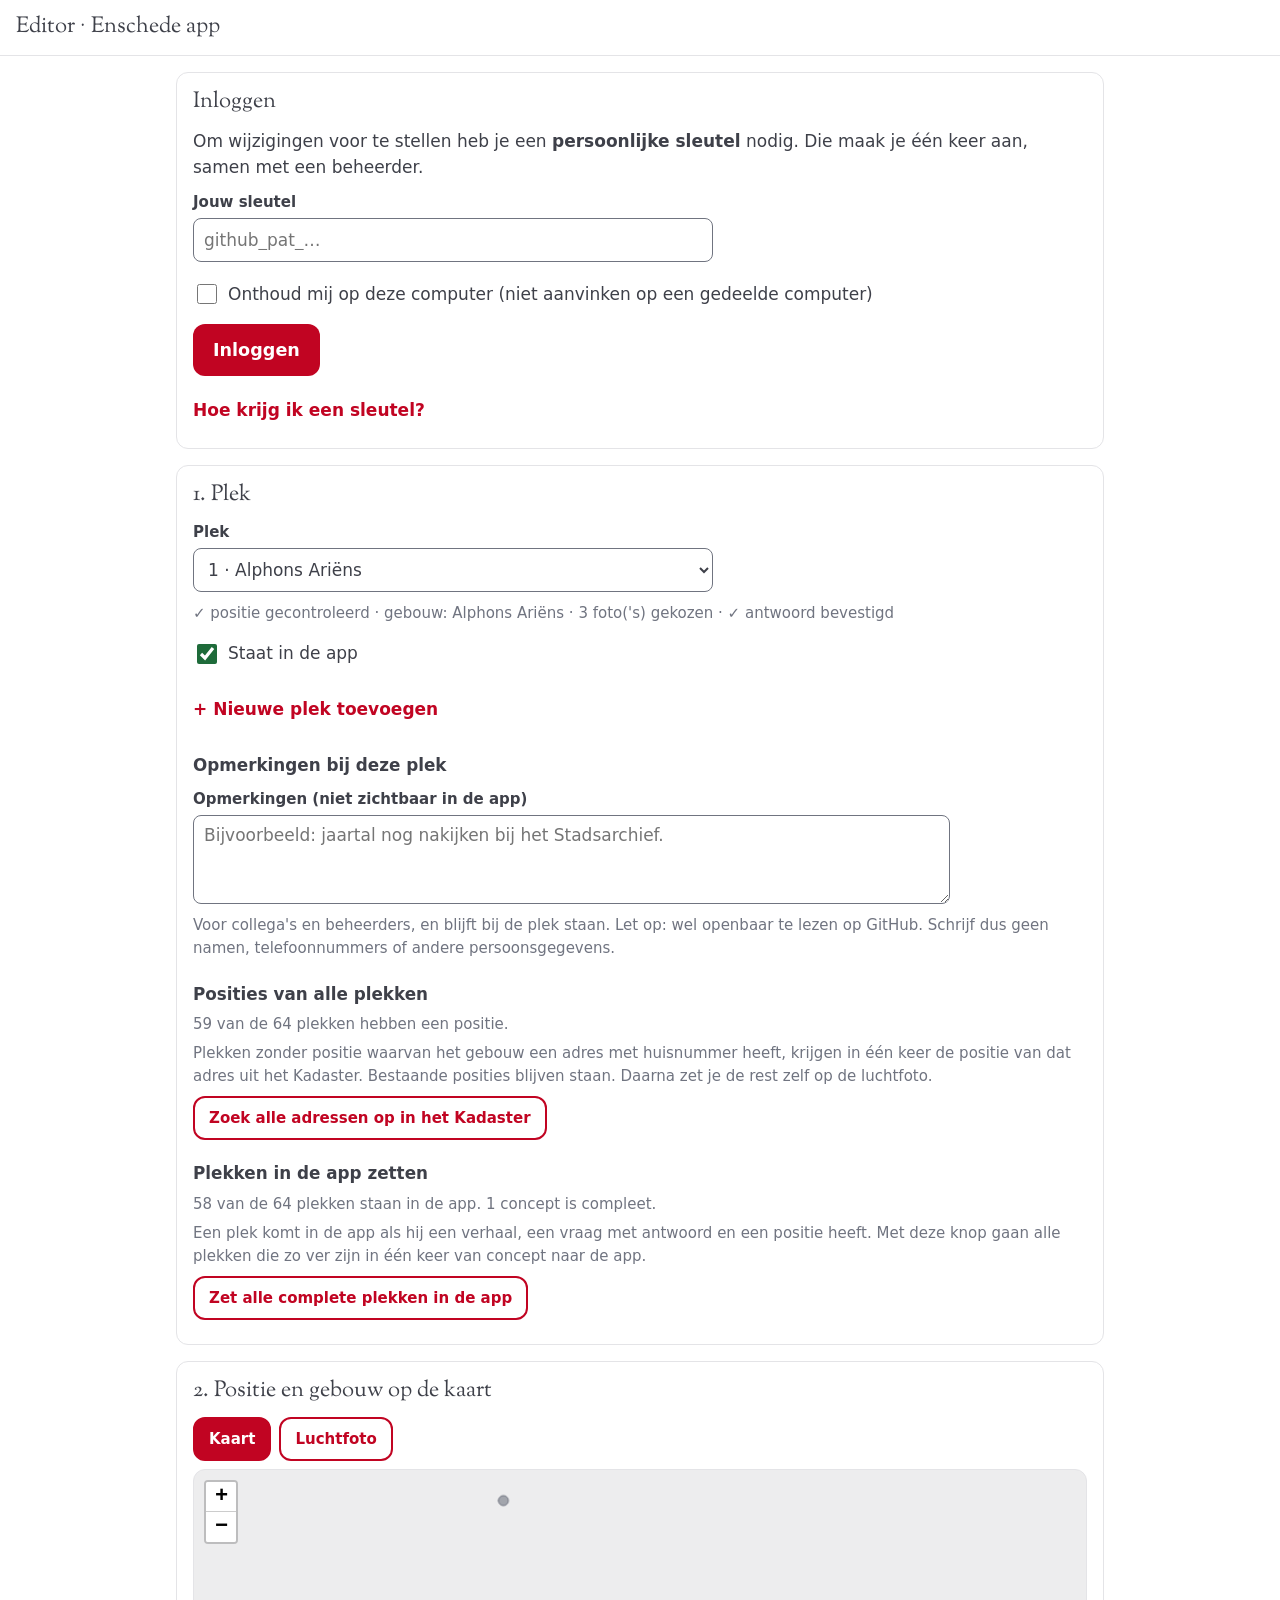
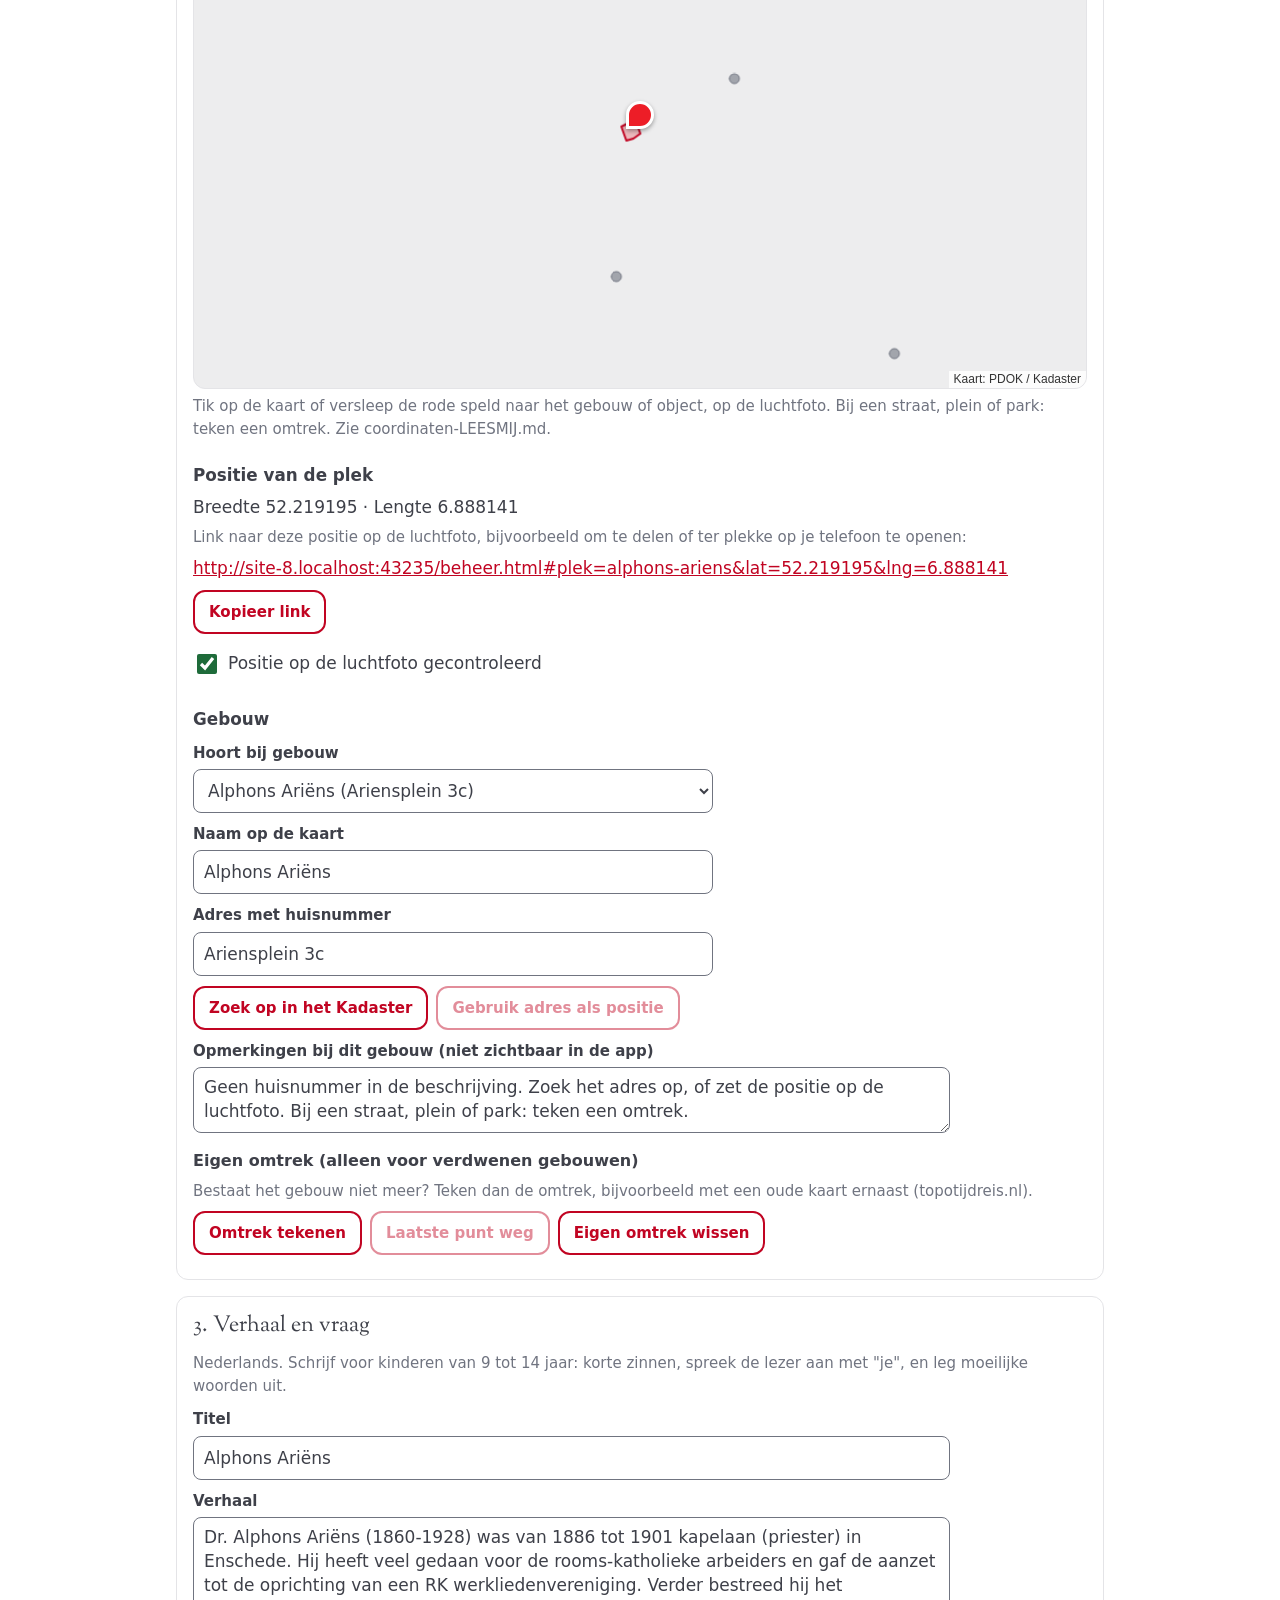
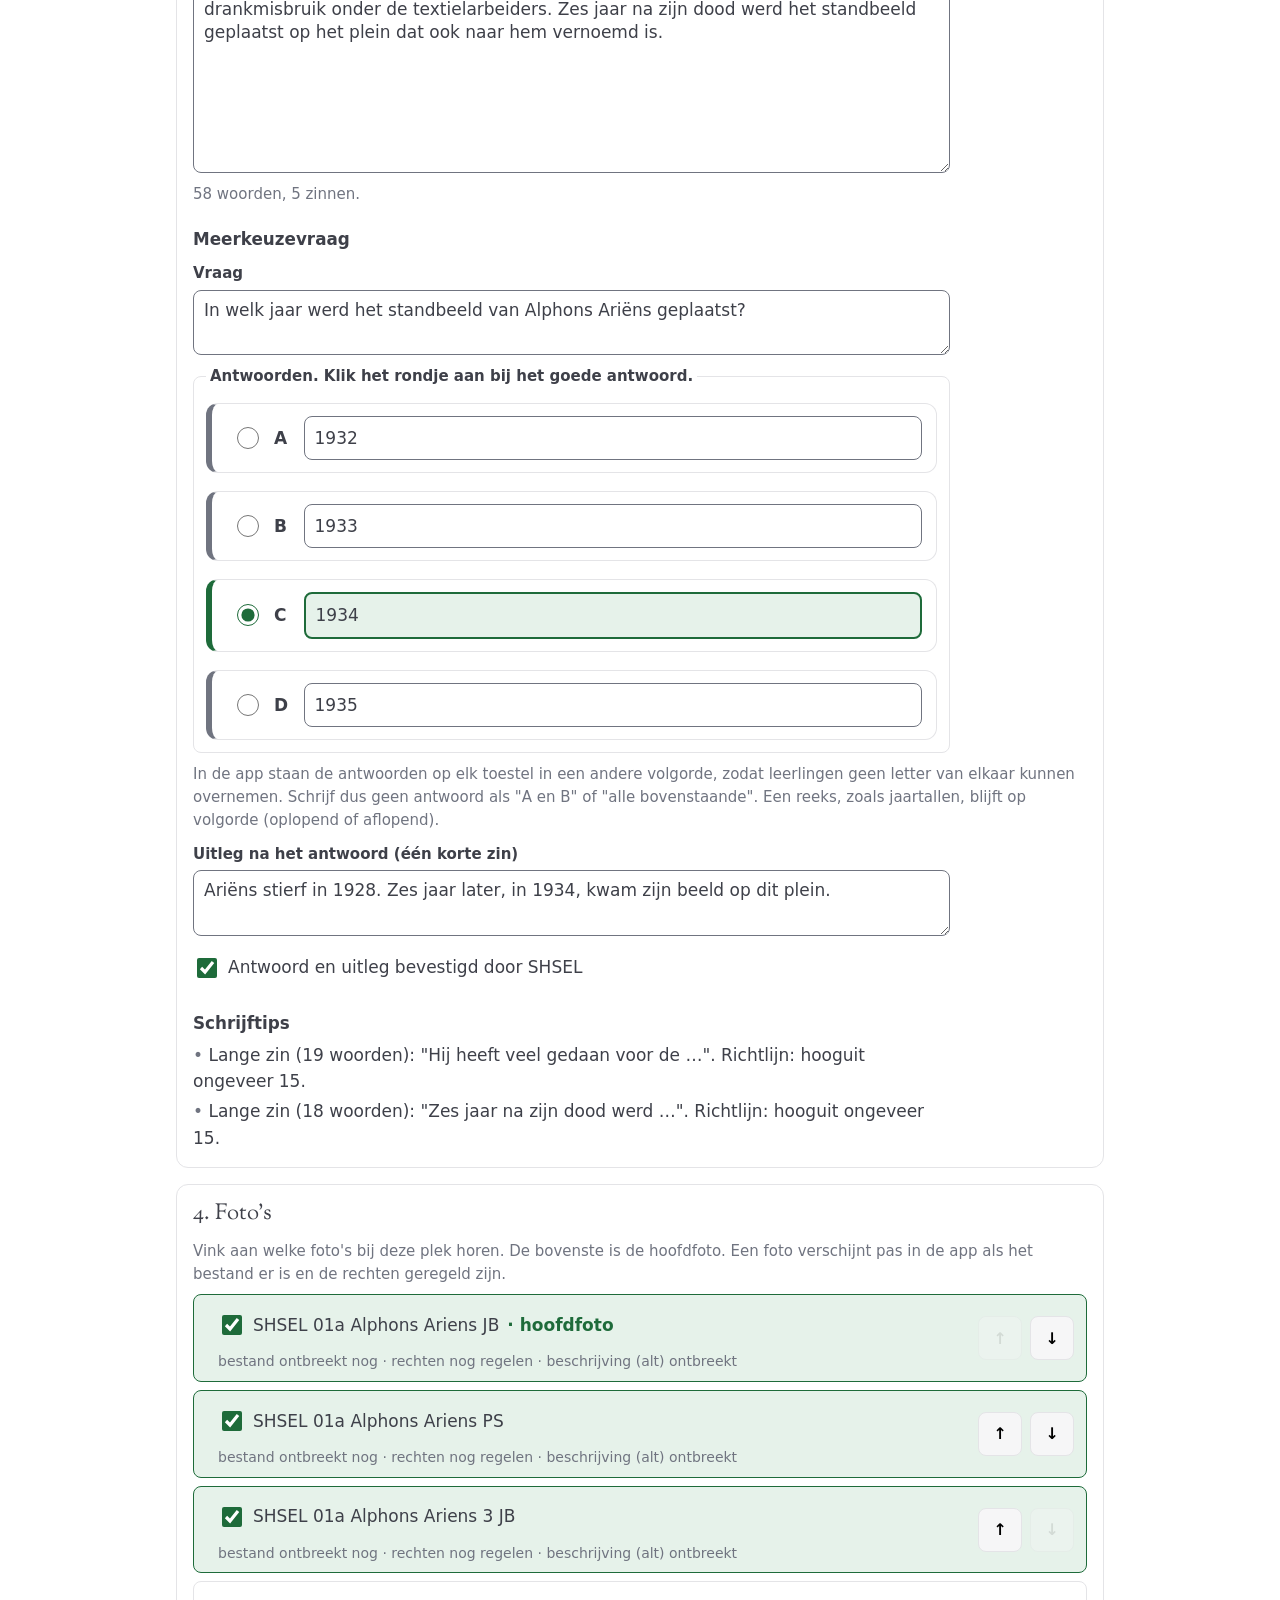
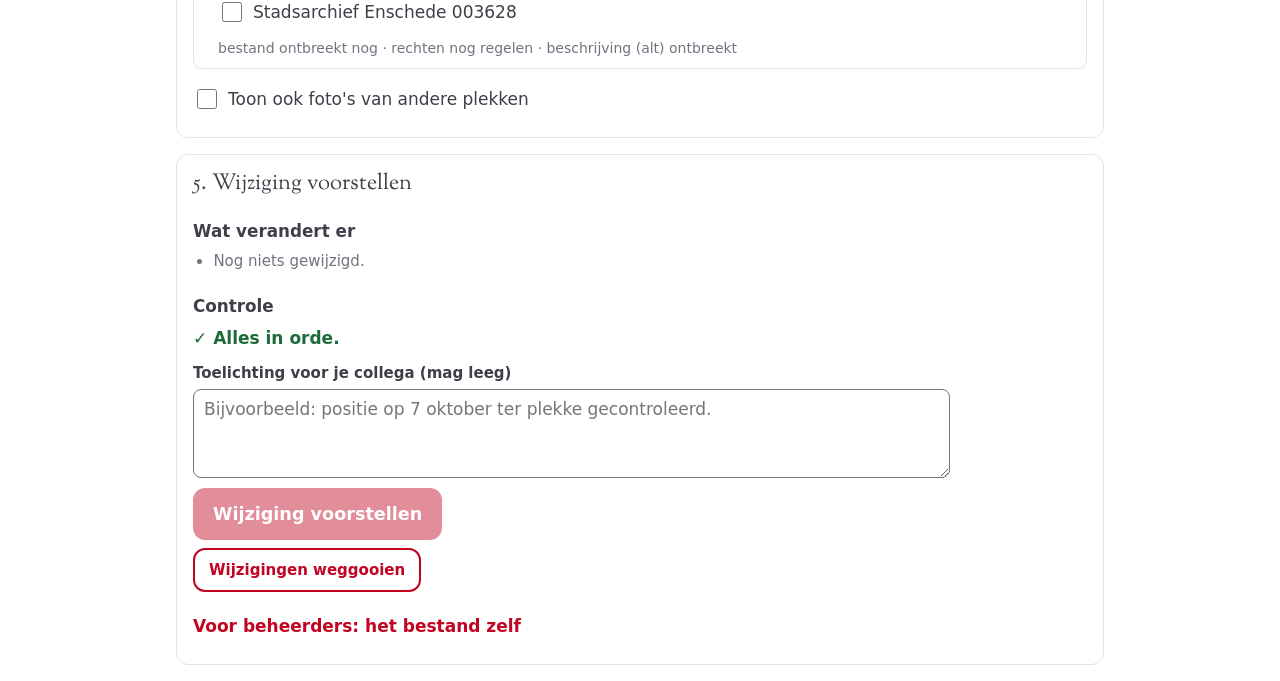
==== beheer.html @ d8ad6261 "Antwoorden per toestel in wisselende volgorde Zo kunnen leerlingen in een klas niet de letter van el" ====
<!doctype html>
<html lang="nl">
<head>
  <meta charset="utf-8">
  <meta name="viewport" content="width=device-width, initial-scale=1, viewport-fit=cover">
  <!-- Editor voor contentbeheerders van de SHSEL. Met de knop "Wijziging voorstellen" gaat een
       gecontroleerde wijziging naar GitHub als voorstel; live komt het pas als een beheerder het samenvoegt.
       Zelfde veiligheidsregels als de app (zie CLAUDE.md). Extra toegestaan: PDOK-luchtfoto en de GitHub-API. -->
  <meta http-equiv="Content-Security-Policy"
        content="default-src 'self'; script-src 'self'; style-src 'self'; img-src 'self' data: blob: https://service.pdok.nl; connect-src 'self' https://api.pdok.nl https://api.github.com; object-src 'none'; base-uri 'self'; form-action 'none'">
  <meta name="referrer" content="no-referrer">
  <meta name="robots" content="noindex, nofollow">
  <title>Editor · Enschede app</title>
  <link rel="icon" href="icons/favicon.ico" sizes="any">
  <link rel="icon" href="icons/icon.svg" type="image/svg+xml">
  <link rel="stylesheet" href="css/app.css">
  <link rel="stylesheet" href="vendor/leaflet/leaflet.css">
  <link rel="stylesheet" href="css/beheer.css">
  <script src="vendor/leaflet/leaflet.js" defer></script>
  <script type="module" src="js/beheer.js"></script>
</head>
<body class="beheer">
  <header class="kop">
    <h1 class="kop__titel">Editor · Enschede app</h1>
  </header>

  <main class="beheer__vlak">
    <p class="melding" id="melding" role="alert" hidden></p>

    <!-- Inloggen met een persoonlijke sleutel -->
    <section class="blok" id="blok-inloggen" aria-labelledby="kop-inloggen" hidden>
      <h2 id="kop-inloggen">Inloggen</h2>
      <p>Om wijzigingen voor te stellen heb je een <strong>persoonlijke sleutel</strong> nodig. Die maak je één keer aan, samen met een beheerder.</p>
      <label class="veld">
        <span>Jouw sleutel</span>
        <input id="sleutel" type="password" autocomplete="off" spellcheck="false" maxlength="300" placeholder="github_pat_…">
      </label>
      <label class="vink"><input type="checkbox" id="onthouden"> Onthoud mij op deze computer (niet aanvinken op een gedeelde computer)</label>
      <div class="knoppenrij">
        <button type="button" class="knop" id="inloggen">Inloggen</button>
      </div>
      <p class="status" id="inlog-status" role="status"></p>
      <details class="uitklap">
        <summary>Hoe krijg ik een sleutel?</summary>
        <ol class="stappen">
          <li>Een beheerder zet je in het team van contentbeheerders. Je hebt een (gratis) GitHub-account nodig.</li>
          <li>Open <a id="sleutel-link" href="#" target="_blank" rel="noopener noreferrer">deze link</a>. Naam, geldigheid (1 jaar) en rechten zijn al ingevuld.</li>
          <li>Kies bij <em>Repository access</em>: <strong>Only select repositories</strong> en dan <strong>enschede-app</strong>.</li>
          <li>Klik onderaan op <em>Generate token</em> en kopieer de sleutel. Je ziet hem maar één keer.</li>
          <li>Plak de sleutel hierboven en klik op <strong>Inloggen</strong>. Deel je sleutel met niemand.</li>
        </ol>
      </details>
    </section>

    <!-- Na inloggen: wie ben je, en je voorstellen -->
    <section class="blok" id="blok-voorstellen" aria-labelledby="kop-voorstellen" hidden>
      <div class="kopregel">
        <h2 id="kop-voorstellen">Voorstellen</h2>
        <p class="account"><span id="ingelogd-als"></span> <button type="button" class="knop-klein" id="uitloggen">Uitloggen</button></p>
      </div>
      <p class="hint">Een voorstel gaat in vier stappen: <strong>Concept</strong> (hieronder, in je eigen browser) → <strong>Wacht op collega</strong> → <strong>Bij beheerder</strong> → <strong>Live</strong>.</p>

      <h3 id="kop-collegas">Voorstellen van collega's</h3>
      <ul class="voorstellen" id="lijst-collegas" aria-labelledby="kop-collegas"></ul>

      <h3 id="kop-mijn">Mijn voorstellen</h3>
      <ul class="voorstellen" id="lijst-mijn" aria-labelledby="kop-mijn"></ul>

      <div class="knoppenrij">
        <button type="button" class="knop-klein" id="ververs">Lijst verversen</button>
      </div>
      <p class="status" id="lijst-status" role="status"></p>
    </section>

    <p class="aanpassen" id="aanpassen-melding" hidden>
      <span id="aanpassen-tekst"></span>
      <button type="button" class="knop-klein" id="stop-aanpassen">Stoppen met aanpassen</button>
    </p>

    <section class="blok" aria-labelledby="kop-plek">
      <h2 id="kop-plek">1. Plek</h2>
      <label class="veld">
        <span>Plek</span>
        <select id="plek"></select>
      </label>
      <p class="status" id="plek-status"></p>
      <label class="vink"><input type="checkbox" id="in-app"> Staat in de app</label>
      <p class="hint" id="in-app-hint"></p>
      <div class="knoppenrij" id="weg-blok" hidden>
        <button type="button" class="knop-klein" id="plek-weg">Deze nieuwe plek weggooien</button>
      </div>

      <details class="uitklap" id="nieuw-blok">
        <summary>+ Nieuwe plek toevoegen</summary>
        <p class="hint">Een nieuwe plek begint als <strong>concept</strong>: hij komt pas in de app als er een verhaal, een vraag met antwoord en een positie is, en het voorstel is goedgekeurd.</p>
        <label class="veld veld--breed"><span>Titel van de nieuwe plek</span><input id="nieuw-titel" maxlength="120" placeholder="bijv. Villa Schuttersveld"></label>
        <div class="knoppenrij">
          <button type="button" class="knop-klein" id="nieuw-toevoegen">Plek toevoegen</button>
        </div>
        <p class="status" id="nieuw-status" role="status"></p>
      </details>

      <h3>Opmerkingen bij deze plek</h3>
      <label class="veld veld--breed">
        <span>Opmerkingen (niet zichtbaar in de app)</span>
        <textarea id="plek-opmerking" rows="3" maxlength="2000" placeholder="Bijvoorbeeld: jaartal nog nakijken bij het Stadsarchief."></textarea>
      </label>
      <p class="hint">Voor collega's en beheerders, en blijft bij de plek staan. Let op: wel openbaar te lezen op GitHub. Schrijf dus geen namen, telefoonnummers of andere persoonsgegevens.</p>

      <h3>Posities van alle plekken</h3>
      <p class="status" id="posities-telling"></p>
      <p class="hint">Plekken zonder positie waarvan het gebouw een adres met huisnummer heeft, krijgen in één keer de positie van dat adres uit het Kadaster. Bestaande posities blijven staan. Daarna zet je de rest zelf op de luchtfoto.</p>
      <div class="knoppenrij">
        <button type="button" class="knop-klein" id="zoek-alle">Zoek alle adressen op in het Kadaster</button>
      </div>
      <p class="status" id="zoek-alle-status" aria-live="polite"></p>

      <h3>Plekken in de app zetten</h3>
      <p class="status" id="concept-telling"></p>
      <p class="hint">Een plek komt in de app als hij een verhaal, een vraag met antwoord en een positie heeft. Met deze knop gaan alle plekken die zo ver zijn in één keer van concept naar de app.</p>
      <div class="knoppenrij">
        <button type="button" class="knop-klein" id="alles-in-app">Zet alle complete plekken in de app</button>
      </div>
      <p class="status" id="alles-in-app-status" aria-live="polite"></p>
    </section>

    <section class="blok blok--kaart" aria-labelledby="kop-kaart">
      <h2 id="kop-kaart">2. Positie en gebouw op de kaart</h2>
      <div class="knoppenrij" role="group" aria-label="Kaartlaag">
        <button type="button" class="schakel" id="laag-kaart" aria-pressed="true">Kaart</button>
        <button type="button" class="schakel" id="laag-luchtfoto" aria-pressed="false">Luchtfoto</button>
      </div>
      <div class="beheerkaart" id="kaart" aria-label="Kaart: tik om de positie te kiezen"></div>
      <p class="hint" id="modus-hint">Tik op de kaart of versleep de rode speld naar het gebouw of object, op de luchtfoto. Bij een straat, plein of park: teken een omtrek. Zie coordinaten-LEESMIJ.md.</p>

      <h3>Positie van de plek</h3>
      <p>Breedte <output id="lat">–</output> · Lengte <output id="lng">–</output></p>
      <p class="hint">Link naar deze positie op de luchtfoto, bijvoorbeeld om te delen of ter plekke op je telefoon te openen:</p>
      <p class="linkregel"><a id="luchtfoto-link" href="#"></a></p>
      <div class="knoppenrij">
        <button type="button" class="knop-klein" id="kopieer-link">Kopieer link</button>
      </div>
      <p class="status" id="link-status" aria-live="polite"></p>
      <label class="vink"><input type="checkbox" id="positie-ok"> Positie op de luchtfoto gecontroleerd</label>

      <h3>Gebouw</h3>
      <label class="veld">
        <span>Hoort bij gebouw</span>
        <select id="gebouw"></select>
      </label>
      <div id="gebouw-velden">
        <label class="veld"><span>Naam op de kaart</span><input id="gebouw-naam" maxlength="80"></label>
        <label class="veld"><span>Adres met huisnummer</span><input id="gebouw-adres" maxlength="120" placeholder="bijv. Oude Markt 32"></label>
        <div class="knoppenrij">
          <button type="button" class="knop-klein" id="zoek-adres">Zoek op in het Kadaster</button>
          <button type="button" class="knop-klein" id="adres-naar-positie" disabled>Gebruik adres als positie</button>
        </div>
        <p class="status" id="kadaster-status" aria-live="polite"></p>
        <label class="veld veld--breed">
          <span>Opmerkingen bij dit gebouw (niet zichtbaar in de app)</span>
          <textarea id="gebouw-opmerking" rows="2" maxlength="2000"></textarea>
        </label>
        <h4>Eigen omtrek (alleen voor verdwenen gebouwen)</h4>
        <p class="hint">Bestaat het gebouw niet meer? Teken dan de omtrek, bijvoorbeeld met een oude kaart ernaast (topotijdreis.nl).</p>
        <div class="knoppenrij">
          <button type="button" class="knop-klein" id="teken" aria-pressed="false">Omtrek tekenen</button>
          <button type="button" class="knop-klein" id="teken-terug" disabled>Laatste punt weg</button>
          <button type="button" class="knop-klein" id="teken-wis">Eigen omtrek wissen</button>
        </div>
      </div>
    </section>

    <section class="blok" aria-labelledby="kop-verhaal">
      <h2 id="kop-verhaal">3. Verhaal en vraag</h2>
      <p class="hint">Nederlands. Schrijf voor kinderen van 9 tot 14 jaar: korte zinnen, spreek de lezer aan met "je", en leg moeilijke woorden uit.</p>
      <label class="veld veld--breed"><span>Titel</span><input id="v-titel" maxlength="120"></label>
      <label class="veld veld--breed"><span>Verhaal</span><textarea id="v-tekst" rows="10" maxlength="5000"></textarea></label>
      <p class="hint" id="v-telling"></p>

      <h3>Meerkeuzevraag</h3>
      <label class="veld veld--breed"><span>Vraag</span><textarea id="v-vraag" rows="2" maxlength="500"></textarea></label>
      <fieldset class="antwoorden">
        <legend>Antwoorden. Klik het rondje aan bij het goede antwoord.</legend>
        <div class="antwoord"><input type="radio" name="v-juist" id="v-juist-0" value="0"><label for="v-juist-0">A</label><input id="v-optie-0" maxlength="200" aria-label="Antwoord A"></div>
        <div class="antwoord"><input type="radio" name="v-juist" id="v-juist-1" value="1"><label for="v-juist-1">B</label><input id="v-optie-1" maxlength="200" aria-label="Antwoord B"></div>
        <div class="antwoord"><input type="radio" name="v-juist" id="v-juist-2" value="2"><label for="v-juist-2">C</label><input id="v-optie-2" maxlength="200" aria-label="Antwoord C"></div>
        <div class="antwoord"><input type="radio" name="v-juist" id="v-juist-3" value="3"><label for="v-juist-3">D</label><input id="v-optie-3" maxlength="200" aria-label="Antwoord D"></div>
      </fieldset>
      <p class="hint">In de app staan de antwoorden op elk toestel in een andere volgorde, zodat leerlingen geen letter van elkaar kunnen overnemen. Schrijf dus geen antwoord als "A en B" of "alle bovenstaande". Een reeks, zoals jaartallen, blijft op volgorde (oplopend of aflopend).</p>
      <label class="veld veld--breed"><span>Uitleg na het antwoord (één korte zin)</span><textarea id="v-uitleg" rows="2" maxlength="500"></textarea></label>
      <label class="vink"><input type="checkbox" id="v-bevestigd"> Antwoord en uitleg bevestigd door SHSEL</label>
      <p class="status" id="v-status" aria-live="polite"></p>

      <h3>Schrijftips</h3>
      <ul class="schrijfhulp" id="v-tips" aria-live="polite"></ul>
    </section>

    <section class="blok" aria-labelledby="kop-fotos">
      <h2 id="kop-fotos">4. Foto's</h2>
      <p class="hint">Vink aan welke foto's bij deze plek horen. De bovenste is de hoofdfoto. Een foto verschijnt pas in de app als het bestand er is en de rechten geregeld zijn.</p>
      <ul class="fotolijst" id="fotolijst"></ul>
      <label class="vink"><input type="checkbox" id="alle-fotos"> Toon ook foto's van andere plekken</label>
    </section>

    <section class="blok" id="blok-versturen" aria-labelledby="kop-versturen" tabindex="-1">
      <h2 id="kop-versturen">5. Wijziging voorstellen</h2>

      <h3>Wat verandert er</h3>
      <ul class="wijzigingen" id="wijzigingen"></ul>

      <h3>Controle</h3>
      <ul class="controle" id="controle"></ul>

      <label class="veld veld--breed">
        <span>Toelichting voor je collega (mag leeg)</span>
        <textarea id="toelichting" rows="3" maxlength="1500" placeholder="Bijvoorbeeld: positie op 7 oktober ter plekke gecontroleerd."></textarea>
      </label>

      <!-- Botsing: iemand anders heeft intussen dezelfde plek veranderd -->
      <div class="botsing" id="botsing" hidden>
        <h3>Iemand anders heeft intussen hetzelfde aangepast</h3>
        <p>Kies per onderdeel welke versie blijft. Twijfel je? Kies dan de versie van de ander en doe jouw wijziging daarna opnieuw.</p>
        <div id="botsing-keuzes"></div>
      </div>

      <div class="knoppenrij">
        <button type="button" class="knop" id="voorstellen">Wijziging voorstellen</button>
      </div>
      <p class="status status--groot" id="opslaan-status" role="status"></p>

      <div class="knoppenrij">
        <button type="button" class="knop-klein" id="herstel">Wijzigingen weggooien</button>
      </div>

      <details class="uitklap">
        <summary>Voor beheerders: het bestand zelf</summary>
        <p class="hint">Alleen nodig als GitHub niet bereikbaar is. Een contentbeheerder gebruikt altijd de knop hierboven.</p>
        <div class="knoppenrij">
          <button type="button" class="knop-klein" id="download">Download locaties.json</button>
        </div>
        <textarea id="uitvoer" class="uitvoer" rows="8" readonly aria-label="Nieuwe inhoud van locaties.json"></textarea>
      </details>
    </section>
  </main>

  <!-- Altijd zichtbaar zolang er iets veranderd is: duimbereik, zonder te zoeken -->
  <div class="verstuurbalk" id="verstuurbalk" hidden>
    <span id="verstuurbalk-tekst"></span>
    <button type="button" class="knop" id="naar-versturen">Bekijken en voorstellen</button>
  </div>
</body>
</html>
---- css/app.css ----
/* Huisstijl Enschede app — kleuren en vormen uit het SHSEL-briefpapier (zie CLAUDE.md) */

@font-face {
  /* Sorts Mill Goudy: vrije variant van Goudy Old Style (briefpapier). Licentie: fonts/OFL.txt */
  font-family: "Sorts Mill Goudy";
  src: url("../fonts/sorts-mill-goudy.woff2") format("woff2");
  font-weight: 400;
  font-style: normal;
  font-display: swap;
}

:root {
  --merkrood: #ED1D27;    /* schild en balken: vlakken, geen kleine tekst */
  --rood: #C10422;        /* knoppen en links: wit erop 6,4:1 */
  --rood-donker: #9E031C;
  --tekst: #3E4049;       /* hoofdtekst: 10:1 op wit */
  --grijs: #707480;       /* secundaire tekst en lijnen uit het logo: 4,7:1 op wit */
  --lijn: #E4E4E7;
  --vlak: #F6F6F7;        /* rustige achtergrond voor kaarten en opties */
  --wit: #FFFFFF;
  --goed: #1E6B3A;
  --goed-licht: #E6F2EA;
  --fout-licht: #FBE5E7;
  --kopletter: "Sorts Mill Goudy", "Goudy Old Style", Georgia, serif;
  --letter: system-ui, -apple-system, "Segoe UI", Roboto, sans-serif;
  --ruimte: 16px;
  --rond: 12px;
  color-scheme: light;
}

*, *::before, *::after { box-sizing: border-box; }

html { -webkit-text-size-adjust: 100%; }

body {
  margin: 0;
  min-height: 100dvh;
  display: flex;
  flex-direction: column;
  background: var(--wit);
  color: var(--tekst);
  font-family: var(--letter);
  font-size: 1.0625rem; /* 17px */
  line-height: 1.55;
}

h1, h2, legend { font-family: var(--letter); }

.skip {
  position: absolute; left: -999px; top: 0;
  background: var(--tekst); color: #fff; padding: 8px 12px; z-index: 10;
}
.skip:focus { left: 8px; top: 8px; }

:focus-visible { outline: 3px solid var(--rood); outline-offset: 2px; }

/* Kopbalk */
.kop {
  position: sticky; top: 0; z-index: 1001; /* boven de kaartlagen van Leaflet (tot 1000) */
  display: flex; align-items: center; gap: 8px;
  min-height: 56px;
  padding: calc(6px + env(safe-area-inset-top)) var(--ruimte) 6px; /* lucht als een lange titel over twee regels loopt */
  background: var(--wit);
  border-bottom: 1px solid var(--lijn);
}
.kop__titel { flex: 1; min-width: 0; margin: 0; font: 400 1.4rem/1.2 var(--kopletter); color: var(--tekst); }
.kop__test {
  flex: none; padding: 2px 8px; border: 1px solid var(--grijs); border-radius: 999px;
  font: 600 0.8125rem/1.4 var(--letter); color: var(--grijs); text-transform: uppercase; letter-spacing: 0.04em;
}
.kop__terug {
  display: grid; place-items: center;
  width: 44px; height: 44px; margin-left: -10px;
  border: 0; background: none; color: var(--tekst); cursor: pointer; border-radius: 50%;
}
.kop__terug svg { width: 24px; height: 24px; fill: none; stroke: currentColor; stroke-width: 2.5; stroke-linecap: round; stroke-linejoin: round; }
/* Menuknop rechtsboven: "i" in een tandwiel (informatie en instellingen), op elk scherm op dezelfde plek */
.kop__menu {
  flex: none; display: grid; place-items: center;
  width: 44px; height: 44px; margin-right: -8px;
  color: var(--tekst); border-radius: 50%;
}
.kop__menu svg { width: 28px; height: 28px; fill: none; stroke: currentColor; stroke-width: 1.8; stroke-linecap: round; }
.kop__menu-tand { stroke-width: 2.6; stroke-dasharray: 3.65 3.65; stroke-linecap: butt; } /* 8 tanden rond het wiel */
.kop__menu-punt { fill: currentColor; stroke: none; }
.kop__menu:hover { background: var(--vlak); }
.kop__menu--actief { color: #fff; background: var(--rood); }
.kop__menu--actief:hover { background: var(--rood-donker); }

/* Alleen voor schermlezers */
.visueel-verborgen {
  position: absolute !important; width: 1px; height: 1px; padding: 0; margin: -1px;
  overflow: hidden; clip: rect(0 0 0 0); white-space: nowrap; border: 0;
}

/* Inhoud */
main { flex: 1; width: 100%; max-width: 640px; margin: 0 auto; padding: var(--ruimte); }
main:focus { outline: none; }
.scherm > :first-child { margin-top: 0; }
.groot { font: 400 1.75rem/1.2 var(--kopletter); color: var(--tekst); margin: 0.5em 0; text-wrap: balance; }
.klein { font-size: 0.9375rem; color: var(--grijs); }
.testuitleg { display: inline-block; margin-top: 8px; padding: 8px 12px; font-size: 0.9375rem; color: var(--tekst); background: var(--vlak); border: 1px dashed var(--grijs); border-radius: var(--rond); }
.logo { display: block; margin: 8px auto 20px; width: 240px; max-width: 70%; height: auto; }

/* Startscherm met het vestingmotief van het briefpapier linksonder */
#scherm-start { text-align: center; position: relative; }
body:has(#scherm-start:not([hidden])) {
  background: var(--wit) url("../img/vesting-motief.svg") no-repeat left bottom / auto 60vh;
}

/* Lijsten van plekken */
.lijst { list-style: none; margin: 16px 0 0; padding: 0; display: grid; gap: 10px; }
.kaart {
  display: flex; align-items: center; gap: 12px;
  width: 100%; min-height: 64px; padding: 12px 14px;
  background: var(--wit); color: inherit; text-align: left;
  border: 1px solid var(--lijn); border-radius: var(--rond);
  font: inherit; cursor: pointer;
}
.kaart:hover { border-color: var(--grijs); }
.kaart:active { background: var(--vlak); }
.kaart__nr {
  flex: none; display: grid; place-items: center;
  width: 36px; height: 36px; border-radius: 50%;
  border: 2px dashed var(--rood); color: var(--grijs); /* nog niet bezocht: rode stippelrand, net als op de kaart */
  font: 600 0.95rem var(--letter);
}
/* Bezocht = groen met vinkje, net als op de kaart. Rood blijft voor actie en merk. */
.kaart--bezocht .kaart__nr { background: var(--goed); border-color: var(--goed); color: #fff; }
.kaart__tekst { flex: 1; min-width: 0; }
.kaart__titel { display: block; font-weight: 600; }
.kaart__sub { display: block; font-size: 0.9375rem; color: var(--grijs); }

/* Voortgang: schuine segmenten, zoals de rode voetbalk van het briefpapier. Eén segment per plek. */
.voortgang { display: flex; gap: 4px; height: 12px; margin: 12px 4px 0; }
.voortgang__deel { flex: 1; background: var(--lijn); transform: skewX(-25deg); transition: background-color 0.4s ease; }
.voortgang__deel--klaar { background: var(--merkrood); }

/* Vraag */
/* De vraag is het doel van het scherm: duidelijk gescheiden van het verhaal, in de kopletter. */
.vraag { margin-top: 28px; padding-top: 20px; border-top: 1px solid var(--lijn); }
.vraag__label {
  display: flex; align-items: center; gap: 8px; margin: 0 0 8px;
  font: 700 0.8125rem/1 var(--letter); letter-spacing: 0.08em; text-transform: uppercase; color: var(--grijs);
}
.vraag__label::before { content: ""; width: 22px; height: 8px; background: var(--merkrood); transform: skewX(-25deg); } /* segment uit de voortgangsbalk */
.vraag fieldset { border: 0; margin: 0; padding: 0; }
.vraag legend { font: 400 1.45rem/1.3 var(--kopletter); color: var(--tekst); margin-bottom: 16px; padding: 0; }
.optie {
  display: flex; align-items: center; gap: 12px;
  width: 100%; min-height: 56px; margin-bottom: 10px; padding: 10px 14px;
  background: var(--wit); color: inherit; text-align: left;
  border: 2px solid var(--lijn); border-radius: var(--rond);
  font: inherit; cursor: pointer;
}
.optie { scroll-margin-top: calc(var(--kop-h, 66px) + 12px); } /* niet onder de vaste kopbalk scrollen */
.optie:hover:not(:disabled) { border-color: var(--grijs); }
.optie__letter {
  flex: none; display: grid; place-items: center;
  width: 32px; height: 32px; border-radius: 50%;
  background: var(--vlak); font: 700 0.95rem var(--letter);
}
.optie:disabled { cursor: default; opacity: 1; }
.optie--goed { border-color: var(--goed); background: var(--goed-licht); }
.optie--goed .optie__letter { background: var(--goed); color: #fff; }
.optie--fout { border-color: var(--rood); background: var(--fout-licht); }
.optie__icoon { margin-left: auto; font: 700 1.1rem var(--letter); }

.feedback { scroll-margin-top: calc(var(--kop-h, 66px) + 12px); margin-top: 8px; padding: 14px; border-radius: var(--rond); background: var(--vlak); border-left: 6px solid var(--grijs); }
.feedback--goed { border-left-color: var(--goed); background: var(--goed-licht); }
.feedback--fout { border-left-color: var(--rood); }
.feedback__kop { display: block; font: 700 1.05rem var(--letter); margin-bottom: 4px; }
.feedback__juist { display: block; margin-bottom: 6px; }
.feedback__uitleg { display: block; }
.feedback--goed .feedback__kop { color: var(--goed); }

.melding { padding: 12px 14px; background: var(--fout-licht); border-radius: var(--rond); }

/* Voetbalk met hoofdknop binnen duimbereik */
.voet {
  position: sticky; bottom: 0; z-index: 1001;
  padding: 12px var(--ruimte) calc(12px + env(safe-area-inset-bottom));
  background: var(--wit); border-top: 1px solid var(--lijn);
  text-align: center;
}
.knop {
  display: block; width: 100%; max-width: 608px; min-height: 52px; margin: 0 auto;
  background: var(--rood); color: #fff; border: 0; border-radius: var(--rond);
  font: 600 1.1rem var(--letter); cursor: pointer;
}
.knop:hover { background: var(--rood-donker); }
.knop:active { background: var(--rood-donker); }
.knop[hidden] { display: none; }

[hidden] { display: none !important; }

@media (prefers-reduced-motion: reduce) {
  * { transition: none !important; animation: none !important; }
}

/* Ontdekkaart (js/kaart.js)
   Op de telefoon vult de kaart het scherm tussen kopbalk en voetbalk; daaronder een greep naar de lijst.
   --kop-h en --voet-h worden door js/app.js gemeten (de voetbalk wisselt van hoogte, bijv. "Je loopt langs …"). */
:root { --greep-h: 56px; }
#scherm-kaart { margin-top: calc(-1 * var(--ruimte)); }
.kaartvak { position: relative; margin: 0 calc(-1 * var(--ruimte)); }
.wijkkaart {
  position: relative; z-index: 0; /* eigen laag: teller en knoppen liggen erboven */
  height: max(300px, calc(100dvh - var(--kop-h, 57px) - var(--voet-h, 0px) - var(--greep-h)));
  background: #EDEDEE;
}
@media (min-width: 640px) {
  #scherm-kaart { margin-top: 0; }
  .kaartvak { margin-inline: 0; }
  .wijkkaart { border: 1px solid var(--lijn); border-radius: var(--rond); overflow: hidden; }
}

/* Teller linksboven op de kaart */
.teller {
  position: absolute; z-index: 1; top: 10px; left: 10px; max-width: calc(100% - 20px);
  padding: 8px 12px; background: rgba(255, 255, 255, 0.95);
  border-radius: var(--rond); box-shadow: 0 1px 4px rgba(0, 0, 0, 0.25);
  pointer-events: none; /* de kaart eronder blijft bedienbaar */
}
.teller__tal { margin: 0; font: 400 1.2rem/1.2 var(--kopletter); color: var(--tekst); }
.teller__legenda { margin: 4px 0 0; font-size: 0.875rem; line-height: 1.3; color: var(--tekst); }
.legenda {
  display: inline-grid; place-items: center; width: 14px; height: 14px; margin-right: 4px;
  vertical-align: -2px; border-radius: 3px; font: 700 10px/1 var(--letter); color: #fff;
}
.legenda--open { background: rgba(237, 29, 39, 0.28); border: 2px dashed var(--rood); }
.legenda--klaar { margin-left: 6px; background: var(--goed); }

/* Locatieknop rechtsonder op de kaart, binnen duimbereik (zelfde patroon als bekende kaart-apps) */
.locatieknop {
  position: absolute; z-index: 1; right: 12px; bottom: 32px;
  display: grid; place-items: center; width: 52px; height: 52px;
  background: var(--wit); color: var(--tekst); border: 0; border-radius: 50%;
  box-shadow: 0 1px 5px rgba(0, 0, 0, 0.3); cursor: pointer;
}
.locatieknop svg { width: 26px; height: 26px; fill: none; stroke: currentColor; stroke-width: 2; stroke-linecap: round; }
.locatieknop--aan { color: #1A73E8; }
.locatieknop--aan svg circle:first-child { fill: currentColor; }

/* Panelen onderin over de kaart: locatie-uitleg en "welk verhaal?" */
.kaartpaneel {
  position: absolute; z-index: 2; left: 8px; right: 8px; bottom: 8px; margin: 0;
  max-height: 65%; overflow-y: auto; overscroll-behavior: contain;
  background: var(--wit); box-shadow: 0 2px 10px rgba(0, 0, 0, 0.3);
}
.kaartpaneel__kop { display: flex; align-items: center; gap: 8px; }
.kaartpaneel__kop > :first-child { flex: 1; margin: 0; }
.kaartpaneel__sluit {
  flex: none; width: 44px; height: 44px; margin: -8px -8px -8px 0;
  background: none; border: 0; border-radius: 50%; color: var(--tekst);
  font: 400 1.75rem/1 var(--letter); cursor: pointer;
}

.gps.kaartpaneel { margin-top: 0; background: var(--wit); }

/* Greep onder de kaart: laat zien dat er een lijst is en springt ernaartoe */
.lijstgreep {
  display: flex; align-items: center; justify-content: center; gap: 6px;
  width: calc(100% + 2 * var(--ruimte)); height: var(--greep-h); margin: 0 calc(-1 * var(--ruimte));
  background: var(--wit); color: var(--tekst); border: 0; border-bottom: 1px solid var(--lijn);
  font: 600 1rem var(--letter); cursor: pointer;
}
.lijstgreep svg { width: 20px; height: 20px; fill: none; stroke: currentColor; stroke-width: 2.5; stroke-linecap: round; stroke-linejoin: round; }
@media (min-width: 640px) { .lijstgreep { width: 100%; margin-inline: 0; } }
.lijstdeel { scroll-margin-top: var(--kop-h, 57px); }
.lijstdeel:focus { outline: none; }

/* Zonder kaart (laden mislukt): alles gewoon onder elkaar */
.kaartvak--zonder { margin: 0; }
.kaartvak--zonder .wijkkaart, .kaartvak--zonder .locatieknop, .kaartvak--zonder ~ .lijstgreep, .kaartvak--zonder .teller__legenda { display: none; }
.kaartvak--zonder .teller, .kaartvak--zonder .kaartpaneel { position: static; max-width: none; max-height: none; box-shadow: none; padding-inline: 0; background: none; }
.kaartvak--zonder .kaartpaneel { margin-top: 16px; padding: 12px 14px; background: var(--vlak); }

.wijkkaart .leaflet-container { font-family: var(--letter); }
.wijkkaart__anker { background: none; border: 0; }
.wijkkaart__anker--verborgen { visibility: hidden; } /* naam valt over een andere naam: zie ontwar() in kaart.js */
.wijkkaart__label {
  display: inline-block;
  padding: 2px 8px;
  white-space: nowrap;
  font: 600 13px/1.4 var(--letter);
  color: var(--tekst);
  background: #fff;
  border: 1px solid var(--grijs);
  border-radius: 12px;
  box-shadow: 0 1px 2px rgba(0, 0, 0, 0.2);
  cursor: pointer;
}
/* Plaats van de naam ten opzichte van het object; ontwar() in kaart.js kiest de eerste die past. */
.wijkkaart__label--midden { transform: translate(-50%, -50%); }
.wijkkaart__label--boven  { transform: translate(-50%, calc(-100% - 12px)); }
.wijkkaart__label--onder  { transform: translate(-50%, 12px); }
.wijkkaart__label--rechts { transform: translate(14px, -50%); }
.wijkkaart__label--links  { transform: translate(calc(-100% - 14px), -50%); }
.wijkkaart__label--klaar { color: var(--goed); border-color: var(--goed); }
/* "Je loopt langs …": de plek blijft iets dikker omrand (ook bij 'minder beweging') en licht eerst twee keer zacht op.
   Geen transform op het label: daarmee staat de naam op zijn plek (zie hierboven). */
path.wijkkaart--langs { stroke-width: 4px; stroke-dasharray: none; }
/* Rood vlak met witte letters, zoals de knop Bekijk: valt in één oogopslag op tussen de witte namen (pre-attentief).
   Actierood: wit erop 6,4:1. */
.wijkkaart__label.wijkkaart--langs { color: #fff; background: var(--rood); border-color: var(--rood); }
@media (prefers-reduced-motion: no-preference) {
  path.wijkkaart--puls { animation: plek-puls 1.2s ease-in-out 2; }
  .wijkkaart__label.wijkkaart--puls { animation: label-puls 1.2s ease-in-out 2; }
  @keyframes plek-puls {
    50% { stroke-width: 10px; stroke-opacity: 0.55; fill-opacity: 0.45; }
  }
  @keyframes label-puls {
    50% { box-shadow: 0 0 0 6px rgba(237, 29, 39, 0.25), 0 1px 2px rgba(0, 0, 0, 0.2); }
  }
}
.gebouwkeuze { padding: 12px; border: 1px solid var(--lijn); border-radius: var(--rond); }
.gebouwkeuze__titel { margin: 0; font-weight: 600; }
.gebouwkeuze .lijst { margin-top: 10px; }
.tussenkop { font: 400 1.3rem/1.2 var(--kopletter); margin: 24px 0 0; }

/* GPS en ontgrendelen (js/locatie.js, js/afstand.js) */
.gps { margin-top: 16px; padding: 12px 14px; background: var(--vlak); border: 1px solid var(--lijn); border-radius: var(--rond); display: grid; gap: 10px; }
.gps__tekst { margin: 0; font-size: 0.9375rem; }
.gps__knop {
  justify-self: start; min-height: 44px; padding: 8px 16px;
  background: var(--wit); color: var(--rood); border: 2px solid var(--rood); border-radius: var(--rond);
  font: 600 1rem var(--letter); cursor: pointer;
}
.gps__knop--stil { color: var(--grijs); border-color: var(--lijn); font-weight: 400; font-size: 0.9375rem; }
.slot { margin-top: 8px; }
.slot__teaser { font: 400 1.25rem/1.4 var(--kopletter); margin: 0 0 12px; }
.slot__uitleg { margin: 0; }
.slot__afstand { margin: 8px 0 0; font: 700 1.5rem/1.3 var(--letter); color: var(--tekst); min-height: 1.3em; }
.net-open { padding: 10px 14px; background: var(--goed-licht); color: var(--goed); font-weight: 600; border-radius: var(--rond); }

/* Foto's bij een plek */
/* Foto's bij een plek: mozaïek (js/fotos.js). Eén foto groot, de rest klein ernaast; samen ca. 200 px hoog,
   zodat het verhaal nog op het eerste scherm begint. Tik op een foto: groot in het fotovenster. */
.fotos { position: relative; margin: 8px calc(-1 * var(--ruimte)) 16px; }
.mozaiek { display: grid; gap: 3px; aspect-ratio: 2 / 1; }
.mozaiek--1 { aspect-ratio: 3 / 2; max-height: 40vh; }
.mozaiek--2 { grid-template-columns: 1fr 1fr; }
.mozaiek--3 { grid-template-columns: 2fr 1fr; grid-template-rows: 1fr 1fr; }
.mozaiek--3 > :first-child { grid-row: span 2; }
.mozaiek__tegel { position: relative; display: block; min-width: 0; min-height: 0; margin: 0; padding: 0; border: 0; overflow: hidden; background: var(--vlak); }
button.mozaiek__tegel { cursor: zoom-in; }
button.mozaiek__tegel:focus-visible { outline: 3px solid var(--rood); outline-offset: -3px; }
.mozaiek__tegel img { display: block; width: 100%; height: 100%; object-fit: cover; }
.mozaiek__meer { position: absolute; inset: 0; display: grid; place-items: center; background: rgba(0, 0, 0, 0.5); color: var(--wit); font-size: 1.5rem; font-weight: 600; }
.fotos__onder { margin: 6px var(--ruimte) 0; font-size: 0.9375rem; color: var(--grijs); }
.foto__proef { position: absolute; top: 8px; left: 8px; z-index: 1; padding: 2px 8px; border-radius: 4px; background: #C10422; color: #FFFFFF; font-size: 0.8125rem; font-weight: 600; pointer-events: none; }
.foto__bron { display: block; font-size: 0.8125rem; }
.fotos--wazig .mozaiek { overflow: hidden; }
.fotos--wazig img { filter: blur(14px) grayscale(0.4); transform: scale(1.1); }
@media (min-width: 640px) { .fotos { margin-inline: 0; } .mozaiek { border-radius: var(--rond); overflow: hidden; } }

/* Fotovenster: schermvullend, donker, foto in zijn geheel (niet bijgesneden) met bijschrift en bron. */
html:has(.fotovenster[open]) { overflow: hidden; }
.fotovenster { width: 100vw; height: 100dvh; max-width: none; max-height: none; margin: 0; padding: 0; border: 0; background: #111214; color: #FFFFFF; font-family: var(--letter); }
.fotovenster::backdrop { background: #111214; }
.fotovenster[open] { display: flex; flex-direction: column; }
.fotovenster__balk { display: flex; align-items: center; justify-content: space-between; min-height: 56px; padding: 0 4px 0 var(--ruimte); }
.fotovenster__teller { font-size: 1rem; }
/* Altijd rechtsboven, ook als de teller er niet is (bij één foto). Vaste plek = voorspelbaar (WCAG 3.2.3). */
.fotovenster__sluit { margin-left: auto; width: 48px; height: 48px; border: 0; border-radius: 50%; background: transparent; color: #FFFFFF; font-size: 1.5rem; cursor: pointer; }
.fotovenster__rij { flex: 1; display: flex; overflow-x: auto; scroll-snap-type: x mandatory; overscroll-behavior: contain; scrollbar-width: none; }
.fotovenster__rij::-webkit-scrollbar { display: none; }
.fotovenster__foto .foto__proef { position: static; align-self: flex-start; margin: 0 0 8px var(--ruimte); }
.fotovenster__foto { flex: 0 0 100%; position: relative; display: flex; flex-direction: column; justify-content: center; margin: 0; scroll-snap-align: center; scroll-snap-stop: always; }
.fotovenster__foto img { display: block; width: 100%; max-height: 70dvh; object-fit: contain; }
.fotovenster__foto figcaption { max-width: 40rem; margin: 0 auto; padding: 12px var(--ruimte) 24px; font-size: 1rem; line-height: 1.45; color: #E8E8EA; }
.fotovenster__foto .foto__bron { margin-top: 4px; font-size: 0.875rem; color: #C4C6CC; }
.fotovenster__pijl { position: absolute; top: 45%; width: 48px; height: 48px; border: 0; border-radius: 50%; background: rgba(0, 0, 0, 0.55); color: #FFFFFF; font-size: 2rem; line-height: 1; cursor: pointer; }
.fotovenster__pijl--vorige { left: 8px; }
.fotovenster__pijl--volgende { right: 8px; }
.fotovenster__pijl:disabled { opacity: 0.25; cursor: default; }
.fotovenster__pijl[hidden], .fotovenster__teller[hidden] { display: none; }
.fotovenster button:focus-visible { outline: 3px solid #FFFFFF; outline-offset: 2px; }

/* Opnieuw beginnen (in het menu): gewone knop, de bevestiging erna is het vangnet */
.opnieuw__uitleg { margin: 0 0 12px; }
.opnieuw__knop {
  min-height: 44px; padding: 8px 16px; background: #FDF3F4; border: 2px solid var(--rood);
  border-radius: var(--rond); color: var(--rood); font: 600 1rem var(--letter); cursor: pointer;
}
.opnieuw__knop[aria-expanded="true"], .opnieuw__knop:hover { background: var(--fout-licht); }
.opnieuw__klaar { margin: 32px 0 0; padding: 12px 14px; border-left: 6px solid var(--goed); background: var(--goed-licht); border-radius: var(--rond); color: var(--goed); font-weight: 600; }
.opnieuw__vraag { margin-top: 8px; padding: 12px 14px; background: var(--fout-licht); border-radius: var(--rond); }
.opnieuw__vraag p { margin: 0 0 10px; }
.opnieuw__knoppen { display: flex; flex-wrap: wrap; gap: 8px; }
.opnieuw__ja, .opnieuw__nee { min-height: 44px; padding: 8px 16px; border-radius: var(--rond); font: 600 1rem var(--letter); cursor: pointer; }
.opnieuw__ja { background: var(--rood); color: #fff; border: 0; }
.opnieuw__nee { background: var(--wit); color: var(--tekst); border: 1px solid var(--grijs); }

/* Keuzes na een antwoord: "Ook in de buurt" */
.dichtbij { margin-top: 8px; }
.dichtbij__klaar { margin: 16px 0 0; padding: 12px 14px; background: var(--goed-licht); color: var(--goed); font-weight: 600; border-radius: var(--rond); }

/* "Je loopt langs …" in de voetbalk, binnen duimbereik */
.langs {
  max-width: 608px; margin: 0 auto 10px; padding: 10px 12px;
  display: flex; flex-wrap: wrap; align-items: center; gap: 8px 12px;
  text-align: left; background: var(--vlak); border: 1px solid var(--lijn); border-left: 6px solid var(--merkrood); border-radius: var(--rond);
}
.langs__tekst { flex: 1 1 180px; margin: 0; line-height: 1.35; }
.langs__label { display: block; font-size: 0.875rem; color: var(--grijs); }
.langs__vraag { display: block; color: var(--tekst); font-size: 0.9375rem; }
.langs__bekijk {
  flex: none; min-height: 44px; padding: 8px 18px; border-radius: var(--rond); font: 600 1rem var(--letter); cursor: pointer;
  background: var(--rood); color: #fff; border: 0;
}
.langs__bekijk:hover { background: var(--rood-donker); }
@media (prefers-reduced-motion: no-preference) {
  .langs:not([hidden]) { animation: langs-in 0.25s ease-out; }
  @keyframes langs-in { from { opacity: 0; transform: translateY(8px); } to { opacity: 1; transform: none; } }
}

/* Voortgang als verzameling */
.ontdekt { margin-top: 16px; }
.ontdekt__totaal { margin: 6px 0 0; }
.ontdekt__gebouwen { list-style: none; margin: 10px 0 0; padding: 0; display: flex; flex-wrap: wrap; gap: 6px; }
.ontdekt__gebouw { padding: 2px 10px; font-size: 0.9375rem; color: var(--tekst); background: var(--vlak); border: 1px solid var(--lijn); border-radius: 999px; }
.ontdekt__gebouw--af { color: var(--goed); background: var(--goed-licht); border-color: var(--goed); font-weight: 600; }
.mijlpaal { margin: 12px 0 0; padding: 14px 16px 16px; border-radius: var(--rond); background: var(--goed-licht); border: 1px solid var(--goed); }
.mijlpaal__tekst { margin: 0; font: 400 1.35rem/1.25 var(--kopletter); color: var(--goed); }
.mijlpaal__balk { margin-top: 12px; }
.mijlpaal__vervolg { margin: 14px 0 0; font-weight: 600; color: var(--tekst); }
.mijlpaal__lijst { margin-top: 8px; }
.mijlpaal--af { background: var(--goed); }
.mijlpaal--af .mijlpaal__tekst { color: #fff; }
/* Alles bij dit gebouw ontdekt: donkergroen vak. De balk houdt zijn eigen kleuren (rood = ontdekt, grijs = nog niet)
   op een witte strook, zodat hij overal hetzelfde leest en het verschil zichtbaar blijft. */
.mijlpaal--af .mijlpaal__balk { margin-inline: 0; padding: 5px 10px; height: 22px; background: #fff; border-radius: 6px; }
/* Het nieuwe segment loopt vol: zichtbaar wat je net hebt toegevoegd */
@media (prefers-reduced-motion: no-preference) {
  .voortgang__deel--nieuw { animation: deel-vol 0.9s ease-out 0.3s both; }
  @keyframes deel-vol { from { background: var(--lijn); } 60% { background: var(--merkrood); transform: skewX(-25deg) scaleY(1.6); } to { transform: skewX(-25deg); } }
}

/* Telefoon liggend: weinig hoogte, dus de teller compacter en de kaart mag kleiner */
@media (max-height: 500px) {
  .wijkkaart { height: max(200px, calc(100dvh - var(--kop-h, 57px) - var(--voet-h, 0px) - var(--greep-h))); }
  .teller { padding: 4px 10px; }
  .teller__tal { font-size: 1rem; }
  .teller__legenda { display: none; }
}

/* Menu (js/app.js, js/instellingen.js) */
.menu__form { margin: 0; }
.menu__kop { font: 400 1.4rem/1.2 var(--kopletter); margin: 28px 0 4px; }
.menu > .menu__form > .menu__kop:first-child { margin-top: 4px; }
/* "Over de Enschede app": duidelijk een nieuw deel (tekst) na de instellingen */
.menu > .menu__kop { margin-top: 48px; }
.menu__subkop { font: 700 1rem/1.3 var(--letter); margin: 20px 0 4px; }
.menu__info p { margin: 8px 0; }
.menu a, .ontdekt__antwoorden a, .antwoord__titel { color: var(--rood); font-weight: 600; }
.keuze { border: 0; margin: 32px 0 0; padding: 0; }
/* Wet van nabijheid: een vraag staat dicht bij zijn eigen keuzes en ver van de vorige vraag. */
.menu__kop + .keuze { margin-top: 12px; }
/* Rangorde: de vraag is groter en zwaarder dan de keuzes eronder. */
.keuze legend, .menu__vraag { padding: 0; margin: 0 0 10px; font: 700 1.125rem/1.3 var(--letter); }
/* Sierletter (menu__kop) alleen boven tekst; alles wat je instelt, heeft de opmaak van een vraag. */
.opnieuw { margin-top: 32px; }
.keuze__optie strong { font-weight: 600; }
.keuze__optie {
  display: flex; align-items: flex-start; gap: 12px;
  min-height: 56px; margin-bottom: 8px; padding: 12px 14px;
  border: 2px solid var(--lijn); border-radius: var(--rond); cursor: pointer;
}
.keuze__optie:has(input:checked) { border-color: var(--rood); background: #FDF3F4; }
.keuze__optie:has(input:focus-visible) { outline: 3px solid var(--rood); outline-offset: 2px; }
.keuze__optie input { flex: none; width: 22px; height: 22px; margin: 1px 0 0; accent-color: var(--rood); }
.keuze__optie--uit { cursor: default; color: var(--grijs); background: var(--vlak); }
.keuze__standaard { font-weight: 400; color: var(--grijs); }
.keuze__uitleg { display: block; font-size: 0.9375rem; color: var(--grijs); }
.keuze__aantal { display: flex; flex-wrap: wrap; align-items: center; gap: 8px 12px; margin: 0 0 8px; padding: 4px 14px 8px 48px; }
.keuze__aantal label { font-weight: 600; }
.keuze__aantal input {
  width: 6em; min-height: 44px; padding: 6px 10px;
  border: 2px solid var(--grijs); border-radius: 8px; font: inherit; color: var(--tekst);
}

/* Antwoord bewaard (antwoorden aan het eind): je keuze zonder goed/fout */
.optie--gekozen { border-color: var(--tekst); background: var(--vlak); }
.optie--gekozen .optie__letter { background: var(--tekst); color: #fff; }
.feedback--bewaard { border-left-color: var(--tekst); }
.mijlpaal__knop {
  display: inline-flex; align-items: center; min-height: 44px; margin-top: 12px; padding: 8px 16px;
  background: var(--wit); color: var(--goed); border: 2px solid var(--goed); border-radius: var(--rond);
  font-weight: 600; text-decoration: none;
}

/* Mijn antwoorden */
.ontdekt__antwoorden { margin: 12px 0 0; }
.ontdekt__antwoorden a { display: inline-flex; align-items: center; min-height: 44px; }
.antwoorden { list-style: none; margin: 16px 0 0; padding: 0; display: grid; gap: 12px; }
.antwoord { padding: 12px 14px; border: 1px solid var(--lijn); border-left: 6px solid var(--grijs); border-radius: var(--rond); }
.antwoord--goed { border-left-color: var(--goed); }
.antwoord--fout { border-left-color: var(--rood); }
.antwoord__kop { margin: 0; font: 400 1.2rem/1.3 var(--kopletter); }
.antwoord__titel { display: inline-block; padding: 4px 0; }
.antwoord p { margin: 6px 0 0; }
.antwoord__vraag { font-style: italic; }
.antwoord--goed .antwoord__icoon { color: var(--goed); }
.antwoord--fout .antwoord__icoon { color: var(--rood); }
.antwoord__uitleg { color: var(--grijs); }

/* Eindscherm (js/app.js, eindScherm): positief afsluiten (piek-eindregel) */
.eind__vak { padding: 16px 16px 18px; border-radius: var(--rond); background: var(--goed-licht); border: 1px solid var(--goed); }
.eind__kop { margin: 0; font: 400 1.75rem/1.2 var(--kopletter); color: var(--goed); text-wrap: balance; }
.eind__kop:focus { outline: none; }
.eind__tal { margin: 8px 0 0; font-size: 1.0625rem; color: var(--tekst); }
.eind__balk { margin-top: 14px; }
/* Doel gehaald of alles ontdekt: donkergroen vak, zoals de mijlpaal; de balk op een witte strook */
.eind__vak--af { background: var(--goed); }
.eind__vak--af .eind__kop, .eind__vak--af .eind__tal { color: #fff; }
.eind__vak--af .eind__balk { padding: 5px 10px; height: 22px; background: #fff; border-radius: 6px; }
.eind__score { margin: 16px 0 0; font-weight: 600; font-size: 1.0625rem; }
.eind__subkop { font: 400 1.3rem/1.2 var(--kopletter); margin: 28px 0 8px; }
.eind__lijst { list-style: none; margin: 0; padding: 0; display: flex; flex-wrap: wrap; gap: 6px; }
.eind__plek { padding: 3px 10px; font-size: 0.9375rem; color: var(--goed); background: var(--goed-licht); border: 1px solid var(--goed); border-radius: 999px; }
.eind__plek::before { content: "✓ "; }
.eind__antwoorden { margin: 12px 0 0; }
.eind a { color: var(--rood); font-weight: 600; }
.eind__antwoorden a { display: inline-flex; align-items: center; min-height: 44px; }
.eind__dank { margin-top: 8px; }
.eind__dank p { margin: 8px 0; }
.mijlpaal__eind { margin: 12px 0 0; color: inherit; }
.mijlpaal--af .mijlpaal__eind { color: #fff; }

/* Menu: naar het eindscherm */
.menu__eind { margin-top: 32px; }
.menu__eind-uitleg { margin: 0 0 12px; }
.menu .menu__eind-knop {
  display: inline-flex; align-items: center; min-height: 44px; padding: 8px 16px;
  background: var(--wit); color: var(--rood); border: 2px solid var(--rood); border-radius: var(--rond);
  font-weight: 600; text-decoration: none;
}
.menu .menu__eind-knop:hover { background: #FDF3F4; }
---- vendor/leaflet/leaflet.css ----
/* required styles */

.leaflet-pane,
.leaflet-tile,
.leaflet-marker-icon,
.leaflet-marker-shadow,
.leaflet-tile-container,
.leaflet-pane > svg,
.leaflet-pane > canvas,
.leaflet-zoom-box,
.leaflet-image-layer,
.leaflet-layer {
	position: absolute;
	left: 0;
	top: 0;
	}
.leaflet-container {
	overflow: hidden;
	}
.leaflet-tile,
.leaflet-marker-icon,
.leaflet-marker-shadow {
	-webkit-user-select: none;
	   -moz-user-select: none;
	        user-select: none;
	  -webkit-user-drag: none;
	}
/* Prevents IE11 from highlighting tiles in blue */
.leaflet-tile::selection {
	background: transparent;
}
/* Safari renders non-retina tile on retina better with this, but Chrome is worse */
.leaflet-safari .leaflet-tile {
	image-rendering: -webkit-optimize-contrast;
	}
/* hack that prevents hw layers "stretching" when loading new tiles */
.leaflet-safari .leaflet-tile-container {
	width: 1600px;
	height: 1600px;
	-webkit-transform-origin: 0 0;
	}
.leaflet-marker-icon,
.leaflet-marker-shadow {
	display: block;
	}
/* .leaflet-container svg: reset svg max-width decleration shipped in Joomla! (joomla.org) 3.x */
/* .leaflet-container img: map is broken in FF if you have max-width: 100% on tiles */
.leaflet-container .leaflet-overlay-pane svg {
	max-width: none !important;
	max-height: none !important;
	}
.leaflet-container .leaflet-marker-pane img,
.leaflet-container .leaflet-shadow-pane img,
.leaflet-container .leaflet-tile-pane img,
.leaflet-container img.leaflet-image-layer,
.leaflet-container .leaflet-tile {
	max-width: none !important;
	max-height: none !important;
	width: auto;
	padding: 0;
	}

.leaflet-container img.leaflet-tile {
	/* See: https://bugs.chromium.org/p/chromium/issues/detail?id=600120 */
	mix-blend-mode: plus-lighter;
}

.leaflet-container.leaflet-touch-zoom {
	-ms-touch-action: pan-x pan-y;
	touch-action: pan-x pan-y;
	}
.leaflet-container.leaflet-touch-drag {
	-ms-touch-action: pinch-zoom;
	/* Fallback for FF which doesn't support pinch-zoom */
	touch-action: none;
	touch-action: pinch-zoom;
}
.leaflet-container.leaflet-touch-drag.leaflet-touch-zoom {
	-ms-touch-action: none;
	touch-action: none;
}
.leaflet-container {
	-webkit-tap-highlight-color: transparent;
}
.leaflet-container a {
	-webkit-tap-highlight-color: rgba(51, 181, 229, 0.4);
}
.leaflet-tile {
	filter: inherit;
	visibility: hidden;
	}
.leaflet-tile-loaded {
	visibility: inherit;
	}
.leaflet-zoom-box {
	width: 0;
	height: 0;
	-moz-box-sizing: border-box;
	     box-sizing: border-box;
	z-index: 800;
	}
/* workaround for https://bugzilla.mozilla.org/show_bug.cgi?id=888319 */
.leaflet-overlay-pane svg {
	-moz-user-select: none;
	}

.leaflet-pane         { z-index: 400; }

.leaflet-tile-pane    { z-index: 200; }
.leaflet-overlay-pane { z-index: 400; }
.leaflet-shadow-pane  { z-index: 500; }
.leaflet-marker-pane  { z-index: 600; }
.leaflet-tooltip-pane   { z-index: 650; }
.leaflet-popup-pane   { z-index: 700; }

.leaflet-map-pane canvas { z-index: 100; }
.leaflet-map-pane svg    { z-index: 200; }

.leaflet-vml-shape {
	width: 1px;
	height: 1px;
	}
.lvml {
	behavior: url(#default#VML);
	display: inline-block;
	position: absolute;
	}


/* control positioning */

.leaflet-control {
	position: relative;
	z-index: 800;
	pointer-events: visiblePainted; /* IE 9-10 doesn't have auto */
	pointer-events: auto;
	}
.leaflet-top,
.leaflet-bottom {
	position: absolute;
	z-index: 1000;
	pointer-events: none;
	}
.leaflet-top {
	top: 0;
	}
.leaflet-right {
	right: 0;
	}
.leaflet-bottom {
	bottom: 0;
	}
.leaflet-left {
	left: 0;
	}
.leaflet-control {
	float: left;
	clear: both;
	}
.leaflet-right .leaflet-control {
	float: right;
	}
.leaflet-top .leaflet-control {
	margin-top: 10px;
	}
.leaflet-bottom .leaflet-control {
	margin-bottom: 10px;
	}
.leaflet-left .leaflet-control {
	margin-left: 10px;
	}
.leaflet-right .leaflet-control {
	margin-right: 10px;
	}


/* zoom and fade animations */

.leaflet-fade-anim .leaflet-popup {
	opacity: 0;
	-webkit-transition: opacity 0.2s linear;
	   -moz-transition: opacity 0.2s linear;
	        transition: opacity 0.2s linear;
	}
.leaflet-fade-anim .leaflet-map-pane .leaflet-popup {
	opacity: 1;
	}
.leaflet-zoom-animated {
	-webkit-transform-origin: 0 0;
	    -ms-transform-origin: 0 0;
	        transform-origin: 0 0;
	}
svg.leaflet-zoom-animated {
	will-change: transform;
}

.leaflet-zoom-anim .leaflet-zoom-animated {
	-webkit-transition: -webkit-transform 0.25s cubic-bezier(0,0,0.25,1);
	   -moz-transition:    -moz-transform 0.25s cubic-bezier(0,0,0.25,1);
	        transition:         transform 0.25s cubic-bezier(0,0,0.25,1);
	}
.leaflet-zoom-anim .leaflet-tile,
.leaflet-pan-anim .leaflet-tile {
	-webkit-transition: none;
	   -moz-transition: none;
	        transition: none;
	}

.leaflet-zoom-anim .leaflet-zoom-hide {
	visibility: hidden;
	}


/* cursors */

.leaflet-interactive {
	cursor: pointer;
	}
.leaflet-grab {
	cursor: -webkit-grab;
	cursor:    -moz-grab;
	cursor:         grab;
	}
.leaflet-crosshair,
.leaflet-crosshair .leaflet-interactive {
	cursor: crosshair;
	}
.leaflet-popup-pane,
.leaflet-control {
	cursor: auto;
	}
.leaflet-dragging .leaflet-grab,
.leaflet-dragging .leaflet-grab .leaflet-interactive,
.leaflet-dragging .leaflet-marker-draggable {
	cursor: move;
	cursor: -webkit-grabbing;
	cursor:    -moz-grabbing;
	cursor:         grabbing;
	}

/* marker & overlays interactivity */
.leaflet-marker-icon,
.leaflet-marker-shadow,
.leaflet-image-layer,
.leaflet-pane > svg path,
.leaflet-tile-container {
	pointer-events: none;
	}

.leaflet-marker-icon.leaflet-interactive,
.leaflet-image-layer.leaflet-interactive,
.leaflet-pane > svg path.leaflet-interactive,
svg.leaflet-image-layer.leaflet-interactive path {
	pointer-events: visiblePainted; /* IE 9-10 doesn't have auto */
	pointer-events: auto;
	}

/* visual tweaks */

.leaflet-container {
	background: #ddd;
	outline-offset: 1px;
	}
.leaflet-container a {
	color: #0078A8;
	}
.leaflet-zoom-box {
	border: 2px dotted #38f;
	background: rgba(255,255,255,0.5);
	}


/* general typography */
.leaflet-container {
	font-family: "Helvetica Neue", Arial, Helvetica, sans-serif;
	font-size: 12px;
	font-size: 0.75rem;
	line-height: 1.5;
	}


/* general toolbar styles */

.leaflet-bar {
	box-shadow: 0 1px 5px rgba(0,0,0,0.65);
	border-radius: 4px;
	}
.leaflet-bar a {
	background-color: #fff;
	border-bottom: 1px solid #ccc;
	width: 26px;
	height: 26px;
	line-height: 26px;
	display: block;
	text-align: center;
	text-decoration: none;
	color: black;
	}
.leaflet-bar a,
.leaflet-control-layers-toggle {
	background-position: 50% 50%;
	background-repeat: no-repeat;
	display: block;
	}
.leaflet-bar a:hover,
.leaflet-bar a:focus {
	background-color: #f4f4f4;
	}
.leaflet-bar a:first-child {
	border-top-left-radius: 4px;
	border-top-right-radius: 4px;
	}
.leaflet-bar a:last-child {
	border-bottom-left-radius: 4px;
	border-bottom-right-radius: 4px;
	border-bottom: none;
	}
.leaflet-bar a.leaflet-disabled {
	cursor: default;
	background-color: #f4f4f4;
	color: #bbb;
	}

.leaflet-touch .leaflet-bar a {
	width: 30px;
	height: 30px;
	line-height: 30px;
	}
.leaflet-touch .leaflet-bar a:first-child {
	border-top-left-radius: 2px;
	border-top-right-radius: 2px;
	}
.leaflet-touch .leaflet-bar a:last-child {
	border-bottom-left-radius: 2px;
	border-bottom-right-radius: 2px;
	}

/* zoom control */

.leaflet-control-zoom-in,
.leaflet-control-zoom-out {
	font: bold 18px 'Lucida Console', Monaco, monospace;
	text-indent: 1px;
	}

.leaflet-touch .leaflet-control-zoom-in, .leaflet-touch .leaflet-control-zoom-out  {
	font-size: 22px;
	}


/* layers control */

.leaflet-control-layers {
	box-shadow: 0 1px 5px rgba(0,0,0,0.4);
	background: #fff;
	border-radius: 5px;
	}
.leaflet-control-layers-toggle {
	background-image: url(images/layers.png);
	width: 36px;
	height: 36px;
	}
.leaflet-retina .leaflet-control-layers-toggle {
	background-image: url(images/layers-2x.png);
	background-size: 26px 26px;
	}
.leaflet-touch .leaflet-control-layers-toggle {
	width: 44px;
	height: 44px;
	}
.leaflet-control-layers .leaflet-control-layers-list,
.leaflet-control-layers-expanded .leaflet-control-layers-toggle {
	display: none;
	}
.leaflet-control-layers-expanded .leaflet-control-layers-list {
	display: block;
	position: relative;
	}
.leaflet-control-layers-expanded {
	padding: 6px 10px 6px 6px;
	color: #333;
	background: #fff;
	}
.leaflet-control-layers-scrollbar {
	overflow-y: scroll;
	overflow-x: hidden;
	padding-right: 5px;
	}
.leaflet-control-layers-selector {
	margin-top: 2px;
	position: relative;
	top: 1px;
	}
.leaflet-control-layers label {
	display: block;
	font-size: 13px;
	font-size: 1.08333em;
	}
.leaflet-control-layers-separator {
	height: 0;
	border-top: 1px solid #ddd;
	margin: 5px -10px 5px -6px;
	}

/* Default icon URLs */
.leaflet-default-icon-path { /* used only in path-guessing heuristic, see L.Icon.Default */
	background-image: url(images/marker-icon.png);
	}


/* attribution and scale controls */

.leaflet-container .leaflet-control-attribution {
	background: #fff;
	background: rgba(255, 255, 255, 0.8);
	margin: 0;
	}
.leaflet-control-attribution,
.leaflet-control-scale-line {
	padding: 0 5px;
	color: #333;
	line-height: 1.4;
	}
.leaflet-control-attribution a {
	text-decoration: none;
	}
.leaflet-control-attribution a:hover,
.leaflet-control-attribution a:focus {
	text-decoration: underline;
	}
.leaflet-attribution-flag {
	display: inline !important;
	vertical-align: baseline !important;
	width: 1em;
	height: 0.6669em;
	}
.leaflet-left .leaflet-control-scale {
	margin-left: 5px;
	}
.leaflet-bottom .leaflet-control-scale {
	margin-bottom: 5px;
	}
.leaflet-control-scale-line {
	border: 2px solid #777;
	border-top: none;
	line-height: 1.1;
	padding: 2px 5px 1px;
	white-space: nowrap;
	-moz-box-sizing: border-box;
	     box-sizing: border-box;
	background: rgba(255, 255, 255, 0.8);
	text-shadow: 1px 1px #fff;
	}
.leaflet-control-scale-line:not(:first-child) {
	border-top: 2px solid #777;
	border-bottom: none;
	margin-top: -2px;
	}
.leaflet-control-scale-line:not(:first-child):not(:last-child) {
	border-bottom: 2px solid #777;
	}

.leaflet-touch .leaflet-control-attribution,
.leaflet-touch .leaflet-control-layers,
.leaflet-touch .leaflet-bar {
	box-shadow: none;
	}
.leaflet-touch .leaflet-control-layers,
.leaflet-touch .leaflet-bar {
	border: 2px solid rgba(0,0,0,0.2);
	background-clip: padding-box;
	}


/* popup */

.leaflet-popup {
	position: absolute;
	text-align: center;
	margin-bottom: 20px;
	}
.leaflet-popup-content-wrapper {
	padding: 1px;
	text-align: left;
	border-radius: 12px;
	}
.leaflet-popup-content {
	margin: 13px 24px 13px 20px;
	line-height: 1.3;
	font-size: 13px;
	font-size: 1.08333em;
	min-height: 1px;
	}
.leaflet-popup-content p {
	margin: 17px 0;
	margin: 1.3em 0;
	}
.leaflet-popup-tip-container {
	width: 40px;
	height: 20px;
	position: absolute;
	left: 50%;
	margin-top: -1px;
	margin-left: -20px;
	overflow: hidden;
	pointer-events: none;
	}
.leaflet-popup-tip {
	width: 17px;
	height: 17px;
	padding: 1px;

	margin: -10px auto 0;
	pointer-events: auto;

	-webkit-transform: rotate(45deg);
	   -moz-transform: rotate(45deg);
	    -ms-transform: rotate(45deg);
	        transform: rotate(45deg);
	}
.leaflet-popup-content-wrapper,
.leaflet-popup-tip {
	background: white;
	color: #333;
	box-shadow: 0 3px 14px rgba(0,0,0,0.4);
	}
.leaflet-container a.leaflet-popup-close-button {
	position: absolute;
	top: 0;
	right: 0;
	border: none;
	text-align: center;
	width: 24px;
	height: 24px;
	font: 16px/24px Tahoma, Verdana, sans-serif;
	color: #757575;
	text-decoration: none;
	background: transparent;
	}
.leaflet-container a.leaflet-popup-close-button:hover,
.leaflet-container a.leaflet-popup-close-button:focus {
	color: #585858;
	}
.leaflet-popup-scrolled {
	overflow: auto;
	}

.leaflet-oldie .leaflet-popup-content-wrapper {
	-ms-zoom: 1;
	}
.leaflet-oldie .leaflet-popup-tip {
	width: 24px;
	margin: 0 auto;

	-ms-filter: "progid:DXImageTransform.Microsoft.Matrix(M11=0.70710678, M12=0.70710678, M21=-0.70710678, M22=0.70710678)";
	filter: progid:DXImageTransform.Microsoft.Matrix(M11=0.70710678, M12=0.70710678, M21=-0.70710678, M22=0.70710678);
	}

.leaflet-oldie .leaflet-control-zoom,
.leaflet-oldie .leaflet-control-layers,
.leaflet-oldie .leaflet-popup-content-wrapper,
.leaflet-oldie .leaflet-popup-tip {
	border: 1px solid #999;
	}


/* div icon */

.leaflet-div-icon {
	background: #fff;
	border: 1px solid #666;
	}


/* Tooltip */
/* Base styles for the element that has a tooltip */
.leaflet-tooltip {
	position: absolute;
	padding: 6px;
	background-color: #fff;
	border: 1px solid #fff;
	border-radius: 3px;
	color: #222;
	white-space: nowrap;
	-webkit-user-select: none;
	-moz-user-select: none;
	-ms-user-select: none;
	user-select: none;
	pointer-events: none;
	box-shadow: 0 1px 3px rgba(0,0,0,0.4);
	}
.leaflet-tooltip.leaflet-interactive {
	cursor: pointer;
	pointer-events: auto;
	}
.leaflet-tooltip-top:before,
.leaflet-tooltip-bottom:before,
.leaflet-tooltip-left:before,
.leaflet-tooltip-right:before {
	position: absolute;
	pointer-events: none;
	border: 6px solid transparent;
	background: transparent;
	content: "";
	}

/* Directions */

.leaflet-tooltip-bottom {
	margin-top: 6px;
}
.leaflet-tooltip-top {
	margin-top: -6px;
}
.leaflet-tooltip-bottom:before,
.leaflet-tooltip-top:before {
	left: 50%;
	margin-left: -6px;
	}
.leaflet-tooltip-top:before {
	bottom: 0;
	margin-bottom: -12px;
	border-top-color: #fff;
	}
.leaflet-tooltip-bottom:before {
	top: 0;
	margin-top: -12px;
	margin-left: -6px;
	border-bottom-color: #fff;
	}
.leaflet-tooltip-left {
	margin-left: -6px;
}
.leaflet-tooltip-right {
	margin-left: 6px;
}
.leaflet-tooltip-left:before,
.leaflet-tooltip-right:before {
	top: 50%;
	margin-top: -6px;
	}
.leaflet-tooltip-left:before {
	right: 0;
	margin-right: -12px;
	border-left-color: #fff;
	}
.leaflet-tooltip-right:before {
	left: 0;
	margin-left: -12px;
	border-right-color: #fff;
	}

/* Printing */

@media print {
	/* Prevent printers from removing background-images of controls. */
	.leaflet-control {
		-webkit-print-color-adjust: exact;
		print-color-adjust: exact;
		}
	}
---- css/beheer.css ----
/* Editor (beheer.html). Bouwt voort op de kleuren en letters uit app.css. */

.beheer__vlak { max-width: 960px; display: grid; gap: 16px; }
.beheer__uitleg { margin: 0; max-width: 70ch; }
.beheer code { font-size: 0.9em; background: var(--vlak); padding: 0 4px; border-radius: 4px; }

.blok { padding: 16px; border: 1px solid var(--lijn); border-radius: var(--rond); background: var(--wit); min-width: 0; }
.blok h2 { margin: 0 0 12px; font: 400 1.4rem/1.2 var(--kopletter); }
.blok h3 { margin: 20px 0 6px; font-size: 1.05rem; }
.blok h4 { margin: 16px 0 4px; font-size: 1rem; }
.blok p { margin: 6px 0; }

.veld { display: grid; gap: 4px; margin: 10px 0; max-width: 520px; }
.veld span { font-weight: 600; font-size: 0.9375rem; }
.veld > * { min-width: 0; max-width: 100%; } /* lange plaknamen mogen het scherm niet breder maken */
.veld select, .veld input, .veld textarea {
  min-height: 44px; padding: 8px 10px; font: inherit; color: var(--tekst);
  background: var(--wit); border: 1px solid var(--grijs); border-radius: 8px;
}
.vink { display: flex; gap: 8px; align-items: center; min-height: 44px; cursor: pointer; }
.vink input { width: 20px; height: 20px; accent-color: var(--goed); }

.status { color: var(--grijs); font-size: 0.9375rem; }
.linkregel a { overflow-wrap: anywhere; color: var(--rood); }
.hint { color: var(--grijs); font-size: 0.9375rem; }

.knoppenrij { display: flex; flex-wrap: wrap; gap: 8px; align-items: center; margin: 8px 0; }
.knop-klein, .schakel {
  min-height: 44px; padding: 8px 14px; font: 600 0.9375rem var(--letter);
  color: var(--rood); background: var(--wit); border: 2px solid var(--rood); border-radius: var(--rond); cursor: pointer;
}
.knop-klein:disabled, .knop:disabled { opacity: 0.45; cursor: not-allowed; }
.knop-klein[aria-pressed="true"], .schakel[aria-pressed="true"] { background: var(--rood); color: #fff; }
.beheer .knop { width: auto; max-width: none; margin: 0; padding: 0 20px; }
.knop-mini { min-width: 44px; min-height: 44px; font: 700 1rem var(--letter); background: var(--vlak); border: 1px solid var(--lijn); border-radius: 8px; cursor: pointer; }
.knop-mini:disabled { opacity: 0.35; }

.beheerkaart { height: min(60vh, 520px); border: 1px solid var(--lijn); border-radius: var(--rond); overflow: hidden; background: #EDEDEE; }
.beheerkaart--tekenen { cursor: crosshair; }

/* Rode speld voor de positie */
.speld {
  width: 28px; height: 28px; background: var(--merkrood); border: 3px solid #fff;
  border-radius: 50% 50% 50% 0; transform: rotate(-45deg); box-shadow: 0 2px 4px rgba(0, 0, 0, 0.35);
}

.fotolijst { list-style: none; margin: 8px 0; padding: 0; display: grid; gap: 8px; }
.foto-item { display: grid; grid-template-columns: auto 1fr auto; gap: 4px 12px; align-items: center; padding: 8px 12px; border: 1px solid var(--lijn); border-radius: 8px; }
.foto-item > .vink { grid-column: 2; }
.foto-item--gekozen { border-color: var(--goed); background: var(--goed-licht); }
.foto-item__status { grid-column: 2; font-size: 0.875rem; color: var(--grijs); }
.foto-item__duim { grid-row: span 2; width: 72px; height: 54px; object-fit: cover; border-radius: 4px; background: var(--vlak); }
.foto-item .knoppenrij { grid-column: 3; grid-row: 1 / span 2; margin: 0; }
.label-hoofd { color: var(--goed); }

.controle { list-style: none; padding: 0; margin: 0 0 8px; display: grid; gap: 4px; }
.controle__fout { color: var(--rood); }
.controle__goed { color: var(--goed); font-weight: 600; }
.uitvoer { width: 100%; font: 0.8125rem/1.4 ui-monospace, Menlo, Consolas, monospace; border: 1px solid var(--lijn); border-radius: 8px; padding: 8px; color: var(--tekst); background: var(--vlak); }

.stappen { padding-left: 1.4em; max-width: 70ch; }
.stappen li { margin: 4px 0; }
.veld--breed { max-width: 70ch; }
.veld textarea { resize: vertical; line-height: 1.4; }
.vink--boven { align-items: flex-start; padding: 6px 0; }
.vink--boven input { margin-top: 2px; flex: none; }

/* Inloggen en account */
.uitklap { margin-top: 12px; }
.uitklap summary { min-height: 44px; display: flex; align-items: center; cursor: pointer; font-weight: 600; color: var(--rood); }
.uitklap a { color: var(--rood); }
.kopregel { display: flex; flex-wrap: wrap; gap: 8px 16px; align-items: baseline; justify-content: space-between; }
.kopregel h2 { margin-bottom: 4px; }
.account { margin: 0; display: flex; gap: 8px; align-items: center; flex-wrap: wrap; color: var(--grijs); }

/* Voorstellen en hun toestand */
.voorstellen { list-style: none; margin: 4px 0 8px; padding: 0; display: grid; gap: 8px; }
.voorstel { padding: 10px 12px; border: 1px solid var(--lijn); border-left-width: 4px; border-radius: 8px; }
.voorstel p { margin: 2px 0; }
.voorstel__kop { display: flex; flex-wrap: wrap; gap: 4px 10px; align-items: baseline; }
.voorstel__details { margin-top: 8px; padding-top: 8px; border-top: 1px solid var(--lijn); }
.voorstel__details h4 { margin: 0 0 4px; }
.voorstel--opmerking { border-left-color: var(--rood); }
.voorstel--beheerder { border-left-color: var(--tekst); }
.voorstel--live { border-left-color: var(--goed); }

.toestand {
  display: inline-flex; gap: 4px; align-items: center; padding: 1px 8px;
  font-size: 0.875rem; font-weight: 600; border-radius: 999px; border: 1px solid currentColor; white-space: nowrap;
}
.toestand__icoon { font-weight: 700; }
.toestand--wacht, .toestand--gesloten { color: var(--grijs); }
.toestand--beheerder { color: var(--tekst); }
.toestand--opmerking { color: var(--rood); background: var(--fout-licht); }
.toestand--live { color: var(--goed); background: var(--goed-licht); }
.opmerking { margin: 6px 0; padding: 8px 12px; background: var(--fout-licht); border-radius: 8px; }

/* Wat verandert er */
.wijzigingen { margin: 4px 0 8px; padding-left: 1.2em; display: grid; gap: 6px; }
.wijzigingen ul { margin: 2px 0 0; padding-left: 1.2em; }
.wijzigingen a { color: var(--rood); }

.aanpassen {
  margin: 0; padding: 12px 14px; display: flex; flex-wrap: wrap; gap: 8px 12px; align-items: center;
  background: var(--goed-licht); border: 1px solid var(--goed); border-radius: var(--rond);
}
.botsing { margin: 12px 0; padding: 12px 14px; border: 2px solid var(--rood); border-radius: var(--rond); }
.botsing h3 { margin-top: 0; }
.botsing__groep { margin: 8px 0; border: 1px solid var(--lijn); border-radius: 8px; padding: 6px 12px; }
.botsing__groep legend { font-weight: 600; padding: 0 4px; }
.status--groot { font-size: 1rem; color: var(--tekst); }

/* Balk onderin, binnen duimbereik, zolang er iets te versturen is */
.verstuurbalk {
  position: sticky; bottom: 0; z-index: 1000; display: flex; flex-wrap: wrap; gap: 8px 16px; align-items: center; justify-content: space-between;
  padding: 10px max(16px, env(safe-area-inset-right)) calc(10px + env(safe-area-inset-bottom)) max(16px, env(safe-area-inset-left));
  background: var(--wit); border-top: 1px solid var(--lijn); box-shadow: 0 -2px 8px rgba(0, 0, 0, 0.08);
}
.verstuurbalk[hidden] { display: none; }
.verstuurbalk .knop { min-height: 44px; }

/* Verhaal en vraag */
.antwoorden { border: 1px solid var(--lijn); border-radius: 8px; padding: 8px 12px 12px; margin: 10px 0; max-width: 70ch; min-width: 0; }
.antwoorden legend { font-weight: 600; font-size: 0.9375rem; padding: 0 4px; }
.antwoord { display: grid; grid-template-columns: 44px 1.5em 1fr; align-items: center; gap: 4px; margin-top: 6px; }
.antwoord input[type="radio"] { width: 22px; height: 22px; margin: 11px; accent-color: var(--goed); }
.antwoord label { font-weight: 700; }
.antwoord input:not([type]) { min-height: 44px; min-width: 0; padding: 8px 10px; font: inherit; color: var(--tekst); background: var(--wit); border: 1px solid var(--grijs); border-radius: 8px; }
.antwoord--goed input:not([type]) { border: 2px solid var(--goed); background: var(--goed-licht); }
.schrijfhulp { list-style: none; padding: 0; margin: 0; display: grid; gap: 4px; max-width: 70ch; }
.schrijfhulp li::before { content: "• "; color: var(--grijs); }
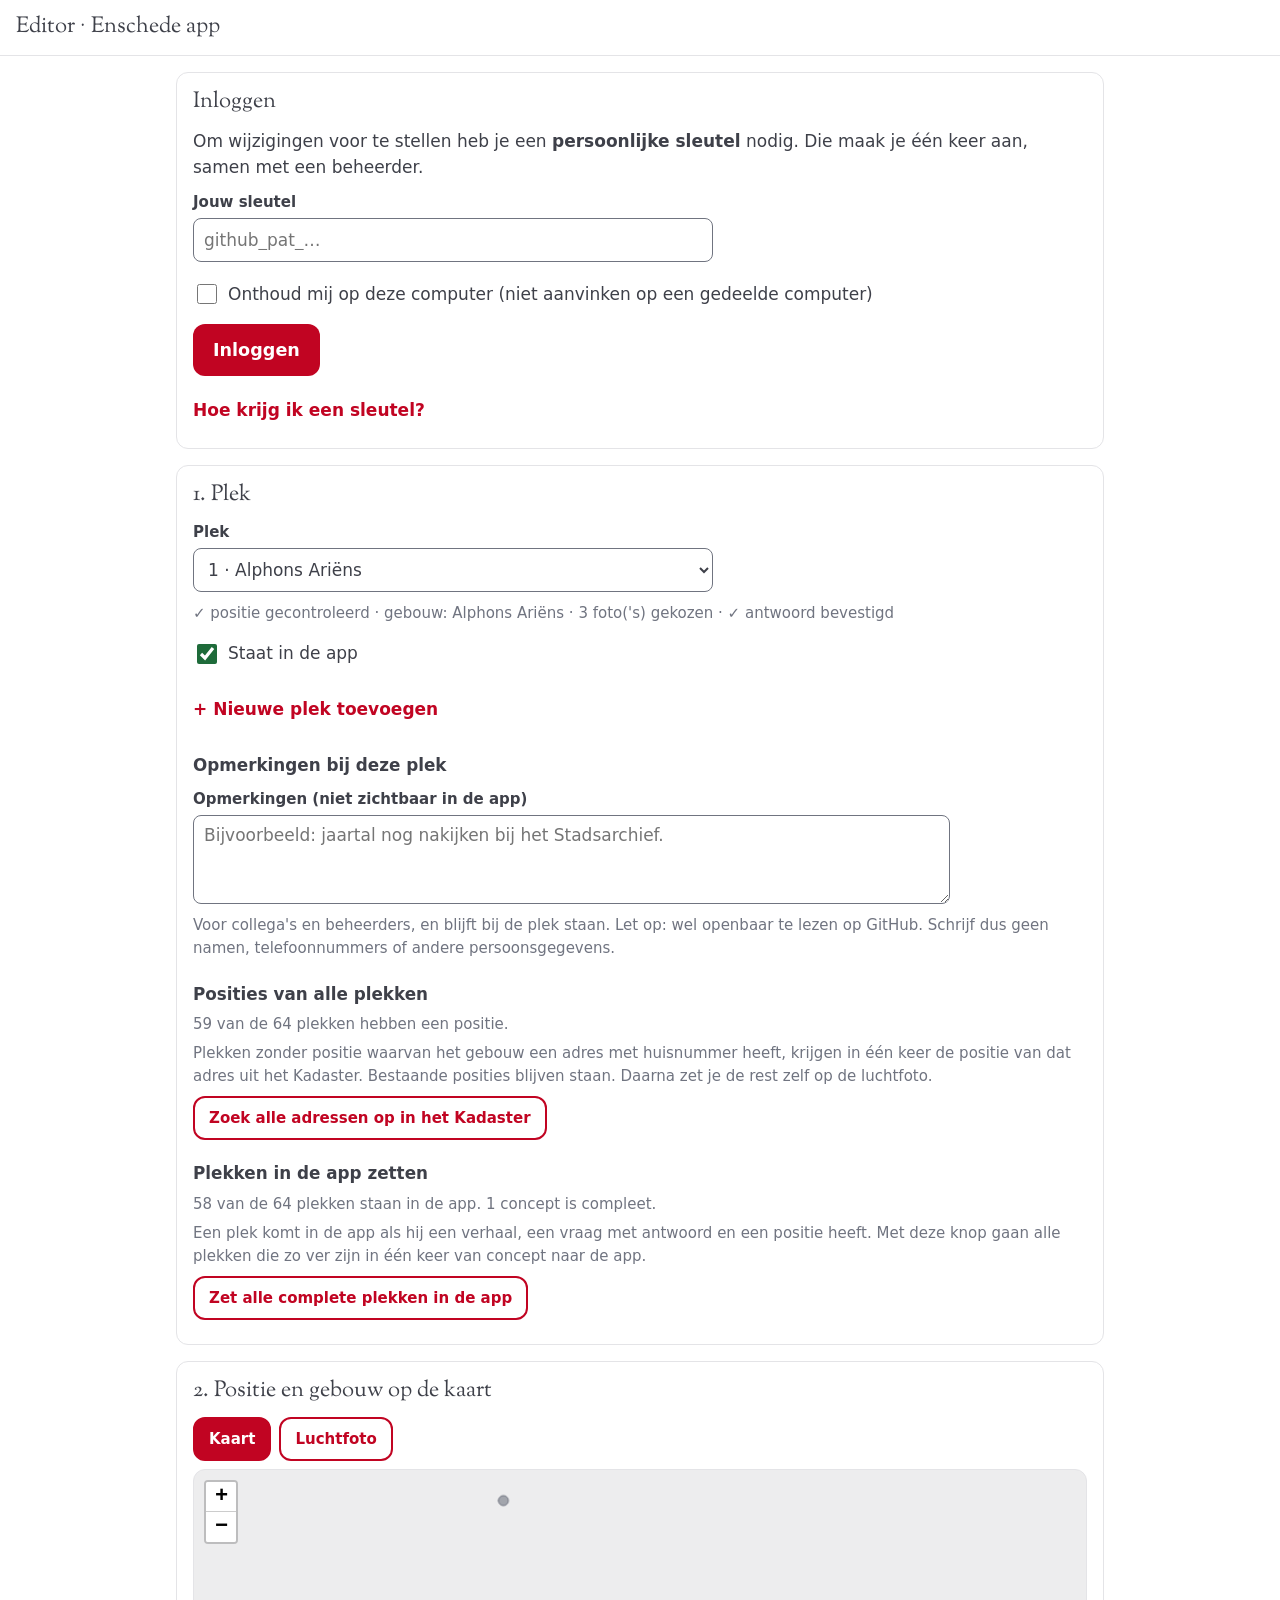
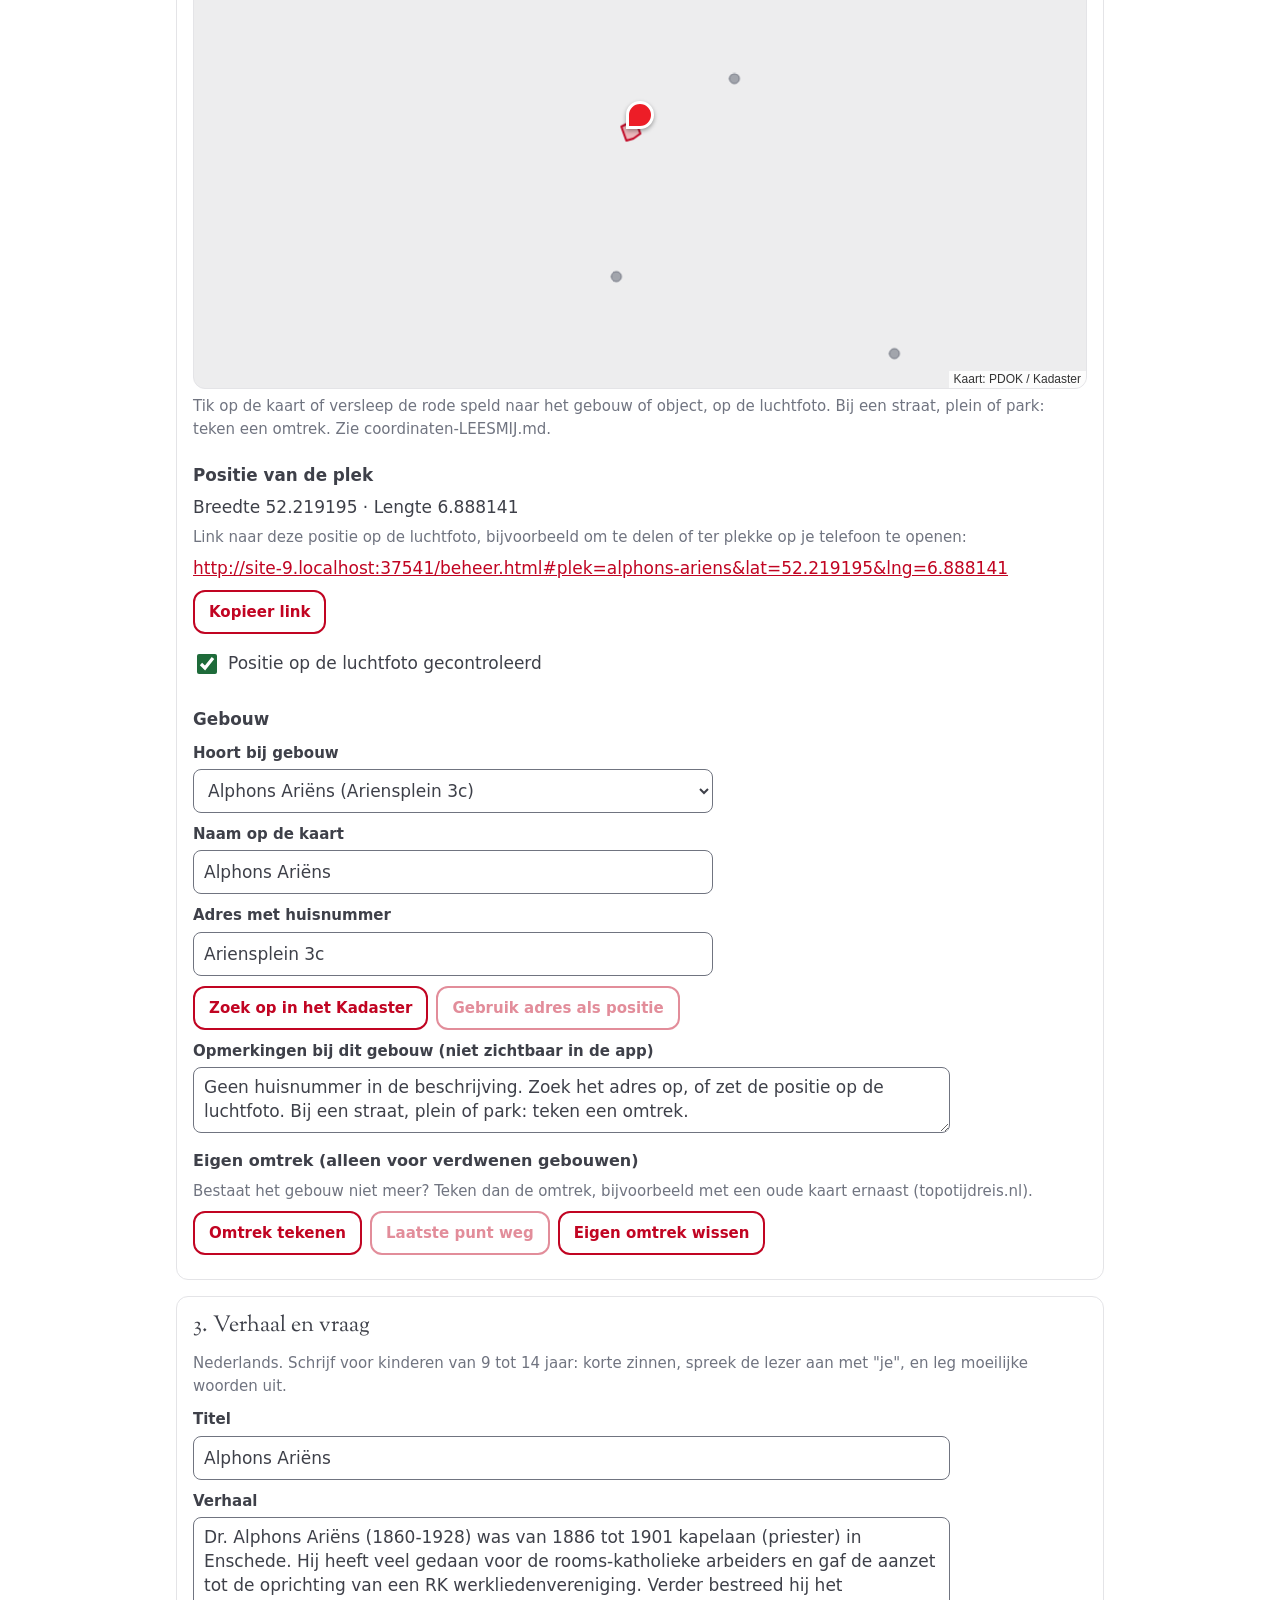
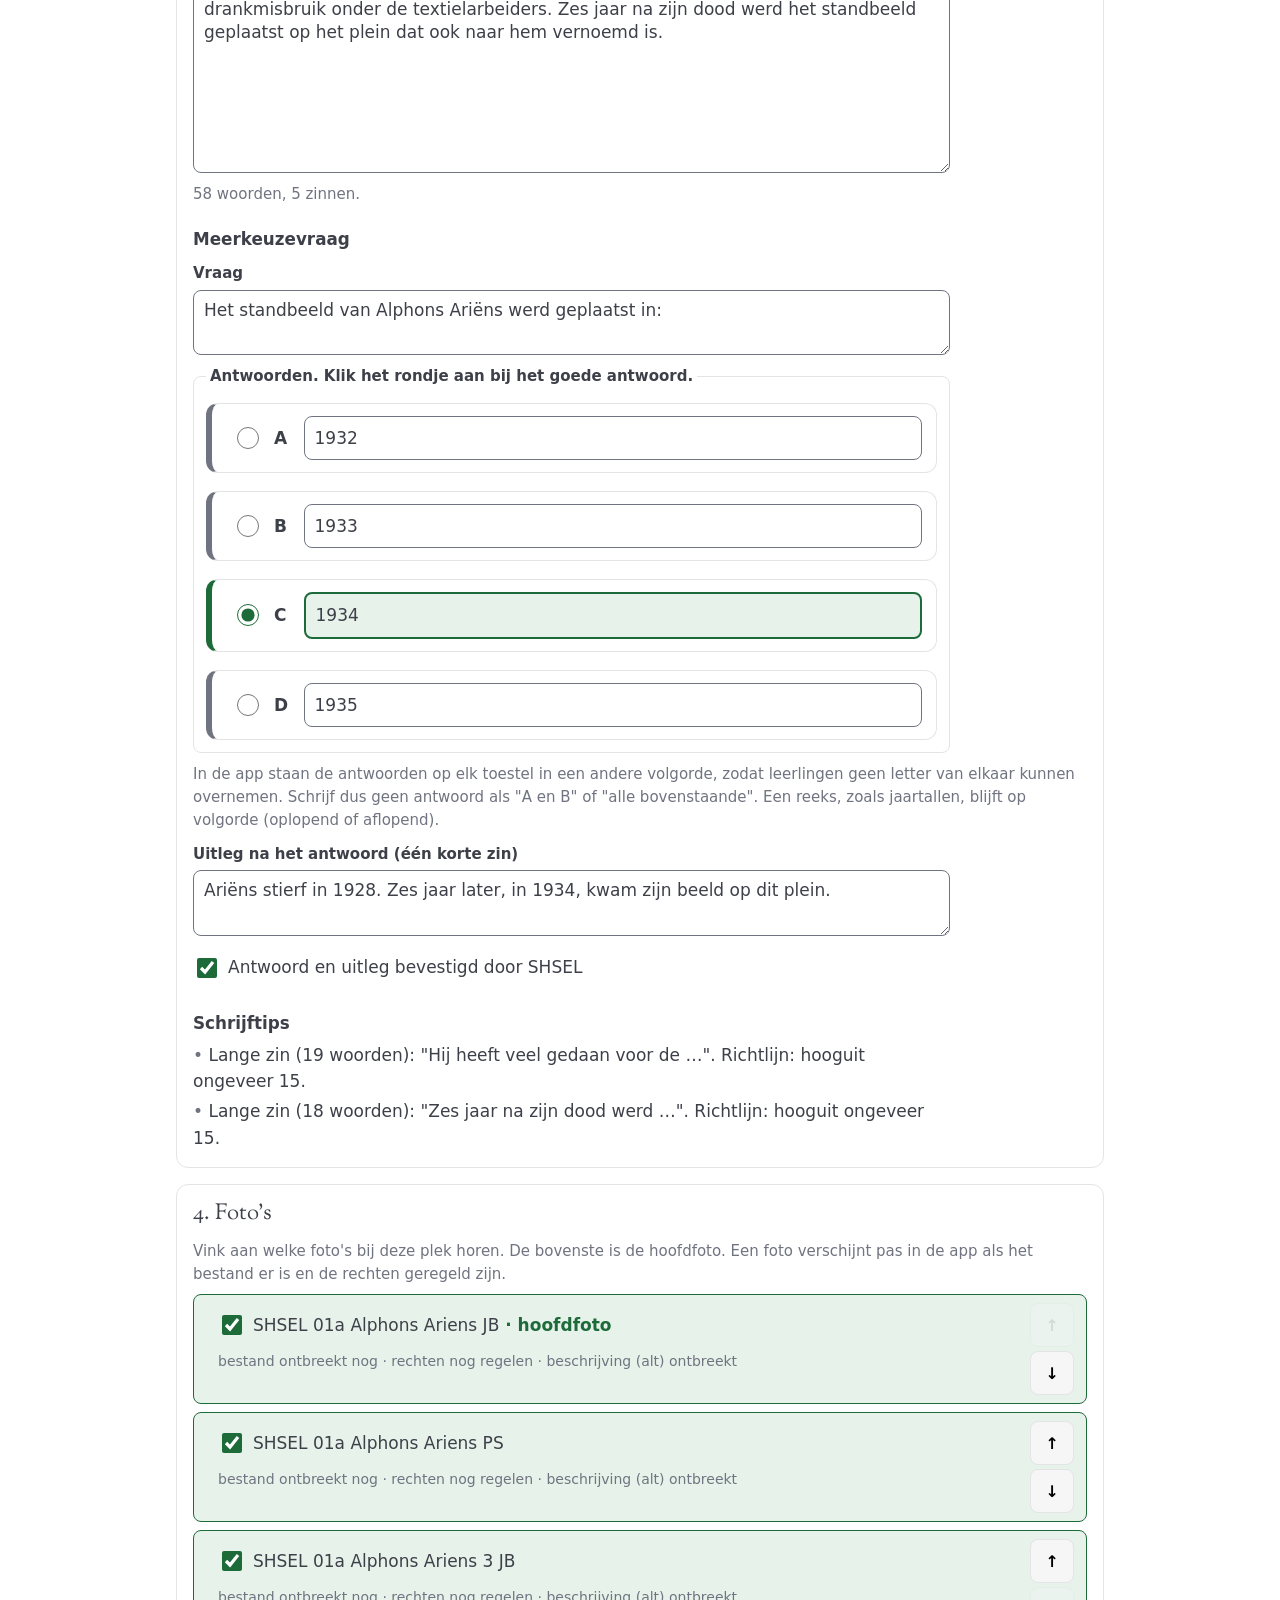
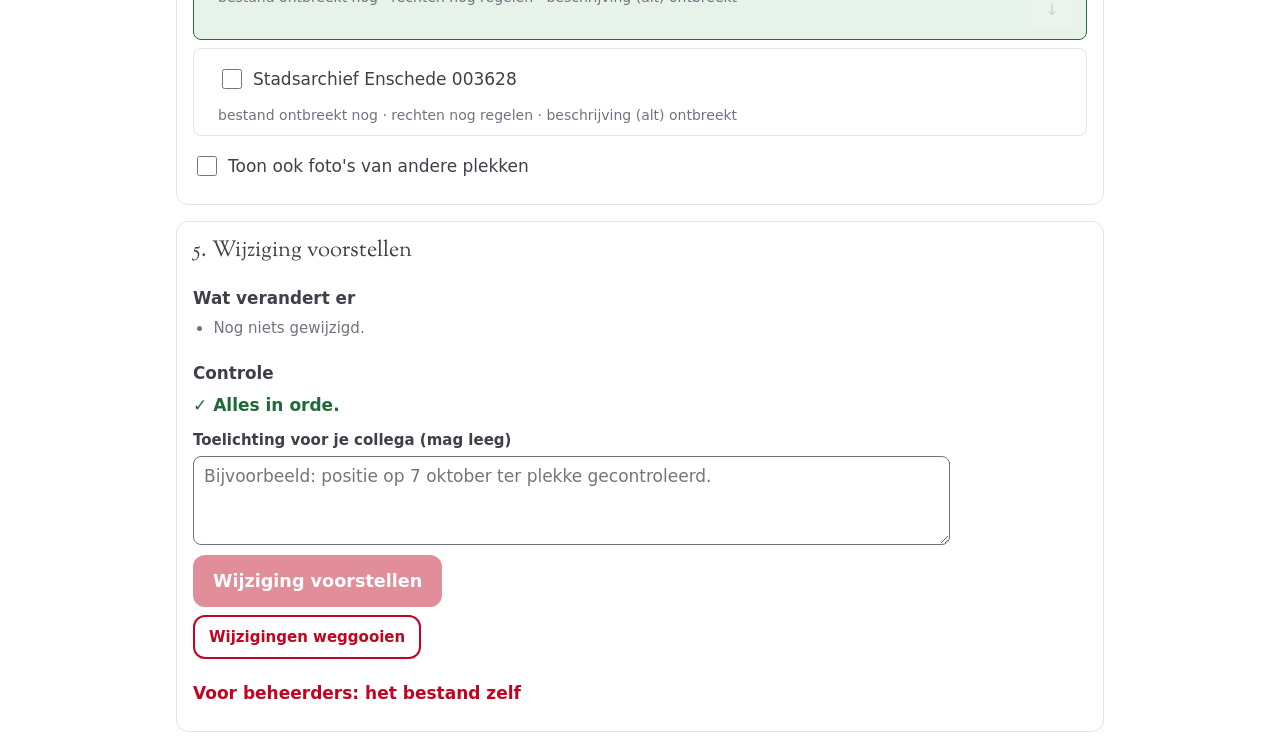
==== commit c31d1a5e: "Editor: proeffoto's online tonen vanuit de privé-repository Foto's waarvan de rechten nog niet beves" ====
--- a/beheer.html
+++ b/beheer.html
@@ -45,7 +45,7 @@
         <ol class="stappen">
           <li>Een beheerder zet je in het team van contentbeheerders. Je hebt een (gratis) GitHub-account nodig.</li>
           <li>Open <a id="sleutel-link" href="#" target="_blank" rel="noopener noreferrer">deze link</a>. Naam, geldigheid (1 jaar) en rechten zijn al ingevuld.</li>
-          <li>Kies bij <em>Repository access</em>: <strong>Only select repositories</strong> en dan <strong>enschede-app</strong>.</li>
+          <li>Kies bij <em>Repository access</em>: <strong>Only select repositories</strong> en dan <strong>enschede-app</strong>. Heb je van een beheerder toegang tot de proeffoto's gekregen, kies dan ook <strong>enschede-app-intern</strong>.</li>
           <li>Klik onderaan op <em>Generate token</em> en kopieer de sleutel. Je ziet hem maar één keer.</li>
           <li>Plak de sleutel hierboven en klik op <strong>Inloggen</strong>. Deel je sleutel met niemand.</li>
         </ol>
@@ -199,6 +199,7 @@
       <h2 id="kop-fotos">4. Foto's</h2>
       <p class="hint">Vink aan welke foto's bij deze plek horen. De bovenste is de hoofdfoto. Een foto verschijnt pas in de app als het bestand er is en de rechten geregeld zijn.</p>
       <ul class="fotolijst" id="fotolijst"></ul>
+      <p class="hint" id="foto-proef-status" role="status"></p>
       <label class="vink"><input type="checkbox" id="alle-fotos"> Toon ook foto's van andere plekken</label>
     </section>
 
--- a/css/app.css
+++ b/css/app.css
@@ -100,6 +100,19 @@
 .groot { font: 400 1.75rem/1.2 var(--kopletter); color: var(--tekst); margin: 0.5em 0; text-wrap: balance; }
 .klein { font-size: 0.9375rem; color: var(--grijs); }
 .testuitleg { display: inline-block; margin-top: 8px; padding: 8px 12px; font-size: 0.9375rem; color: var(--tekst); background: var(--vlak); border: 1px dashed var(--grijs); border-radius: var(--rond); }
+/* Taalkeuze op het startscherm: taalnamen in hun eigen taal, geen vlaggen (zie js/taal.js).
+   De wereldbol is het gangbare teken voor "taal"; tikdoelen minimaal 44 px. */
+.talen { display: flex; justify-content: center; align-items: center; flex-wrap: wrap; gap: 4px; margin: 0; }
+.talen__bol { width: 20px; height: 20px; flex: none; fill: none; stroke: var(--grijs); stroke-width: 1.6; margin-right: 2px; }
+.talen__knop {
+  min-height: 44px; padding: 6px 10px; border: 1px solid var(--lijn); border-radius: 999px;
+  background: var(--wit); color: var(--tekst); font: inherit; font-size: 1rem; cursor: pointer;
+}
+.talen__knop[aria-pressed="true"] { border-color: var(--rood); background: #FDF3F4; font-weight: 600; }
+.talen__knop[aria-pressed="true"]::before { content: "✓ " / ""; color: var(--rood); }
+.talen__knop:hover { border-color: var(--grijs); }
+/* Verhaal of vraag nog niet vertaald: korte melding, de Nederlandse tekst staat eronder. */
+.vertaalmelding { margin: 0 0 8px; padding: 6px 10px; font-size: 0.9375rem; color: var(--tekst); background: var(--vlak); border-left: 4px solid var(--grijs); border-radius: 4px; }
 .logo { display: block; margin: 8px auto 20px; width: 240px; max-width: 70%; height: auto; }
 
 /* Startscherm met het vestingmotief van het briefpapier linksonder */
--- a/css/beheer.css
+++ b/css/beheer.css
@@ -45,12 +45,14 @@
 }
 
 .fotolijst { list-style: none; margin: 8px 0; padding: 0; display: grid; gap: 8px; }
-.foto-item { display: grid; grid-template-columns: auto 1fr auto; gap: 4px 12px; align-items: center; padding: 8px 12px; border: 1px solid var(--lijn); border-radius: 8px; }
+.foto-item { display: grid; grid-template-columns: auto minmax(0, 1fr) auto; gap: 4px 12px; align-items: center; padding: 8px 12px; border: 1px solid var(--lijn); border-radius: 8px; }
 .foto-item > .vink { grid-column: 2; }
+.foto-item__naam { min-width: 0; overflow-wrap: anywhere; }
+.foto-item > .vink input { flex: none; }
 .foto-item--gekozen { border-color: var(--goed); background: var(--goed-licht); }
 .foto-item__status { grid-column: 2; font-size: 0.875rem; color: var(--grijs); }
 .foto-item__duim { grid-row: span 2; width: 72px; height: 54px; object-fit: cover; border-radius: 4px; background: var(--vlak); }
-.foto-item .knoppenrij { grid-column: 3; grid-row: 1 / span 2; margin: 0; }
+.foto-item .knoppenrij { grid-column: 3; grid-row: 1 / span 3; margin: 0; flex-direction: column; flex-wrap: nowrap; gap: 4px; }
 .label-hoofd { color: var(--goed); }
 
 .controle { list-style: none; padding: 0; margin: 0 0 8px; display: grid; gap: 4px; }
@@ -129,3 +131,6 @@
 .antwoord--goed input:not([type]) { border: 2px solid var(--goed); background: var(--goed-licht); }
 .schrijfhulp { list-style: none; padding: 0; margin: 0; display: grid; gap: 4px; max-width: 70ch; }
 .schrijfhulp li::before { content: "• "; color: var(--grijs); }
+/* Proeffoto: rechten nog niet bevestigd. Tekst én kader, niet alleen kleur. */
+.foto-item__proef { grid-column: 2; justify-self: start; font-size: 0.875rem; color: var(--tekst); border: 1px dashed var(--grijs); border-radius: 4px; padding: 0 0.375rem; }
+#foto-proef-status:empty { display: none; }
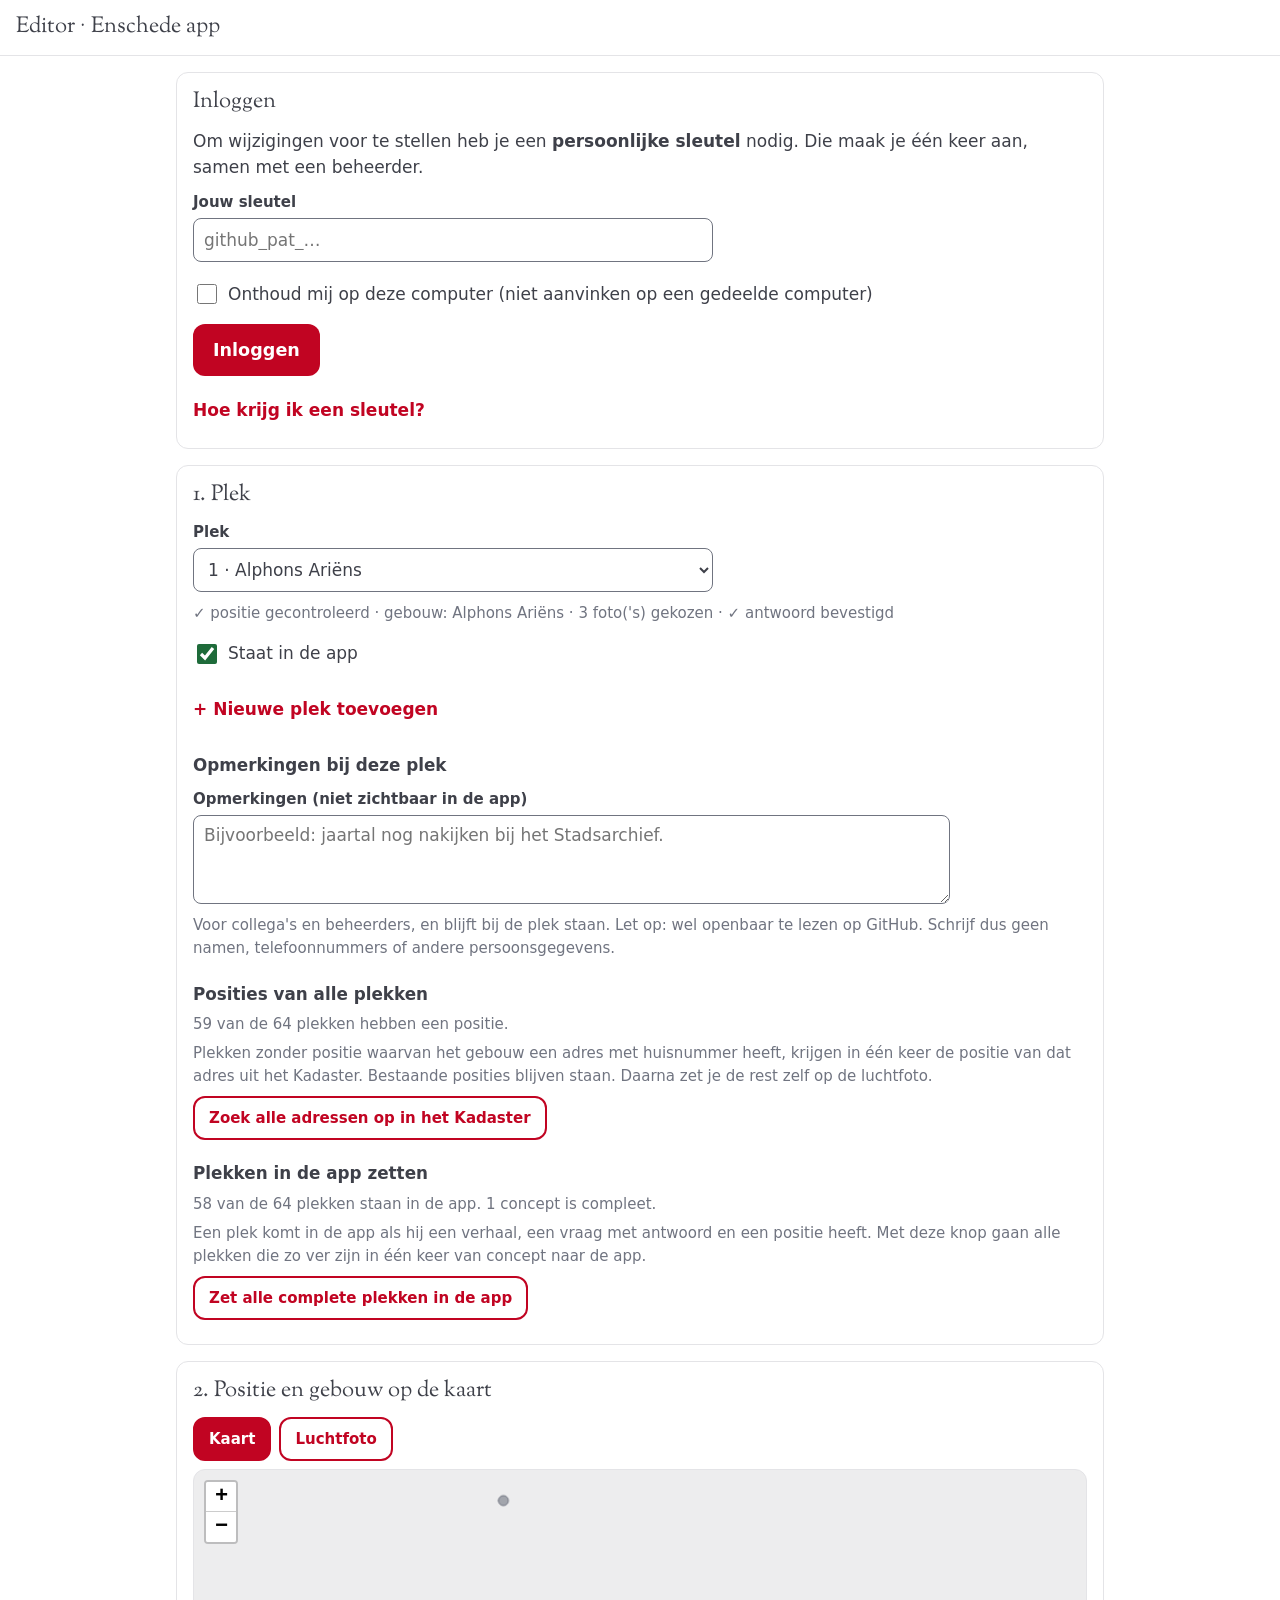
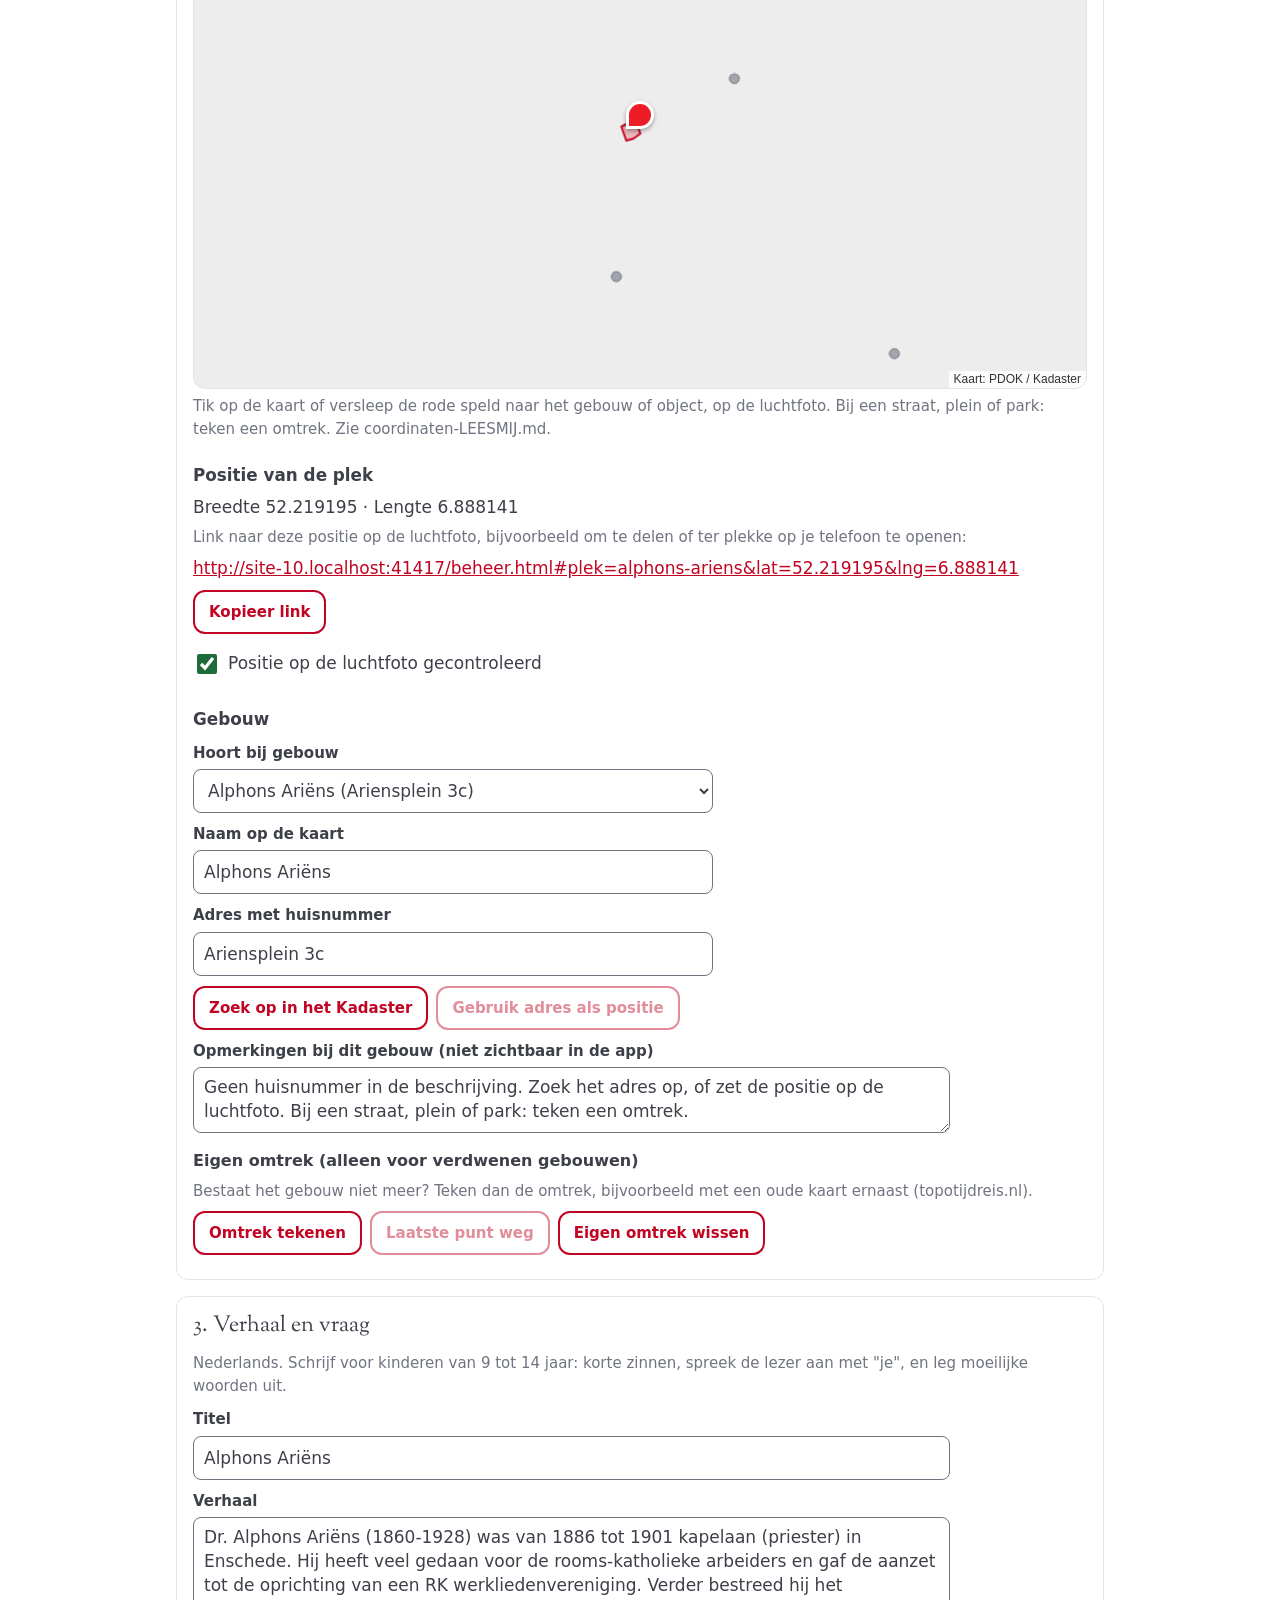
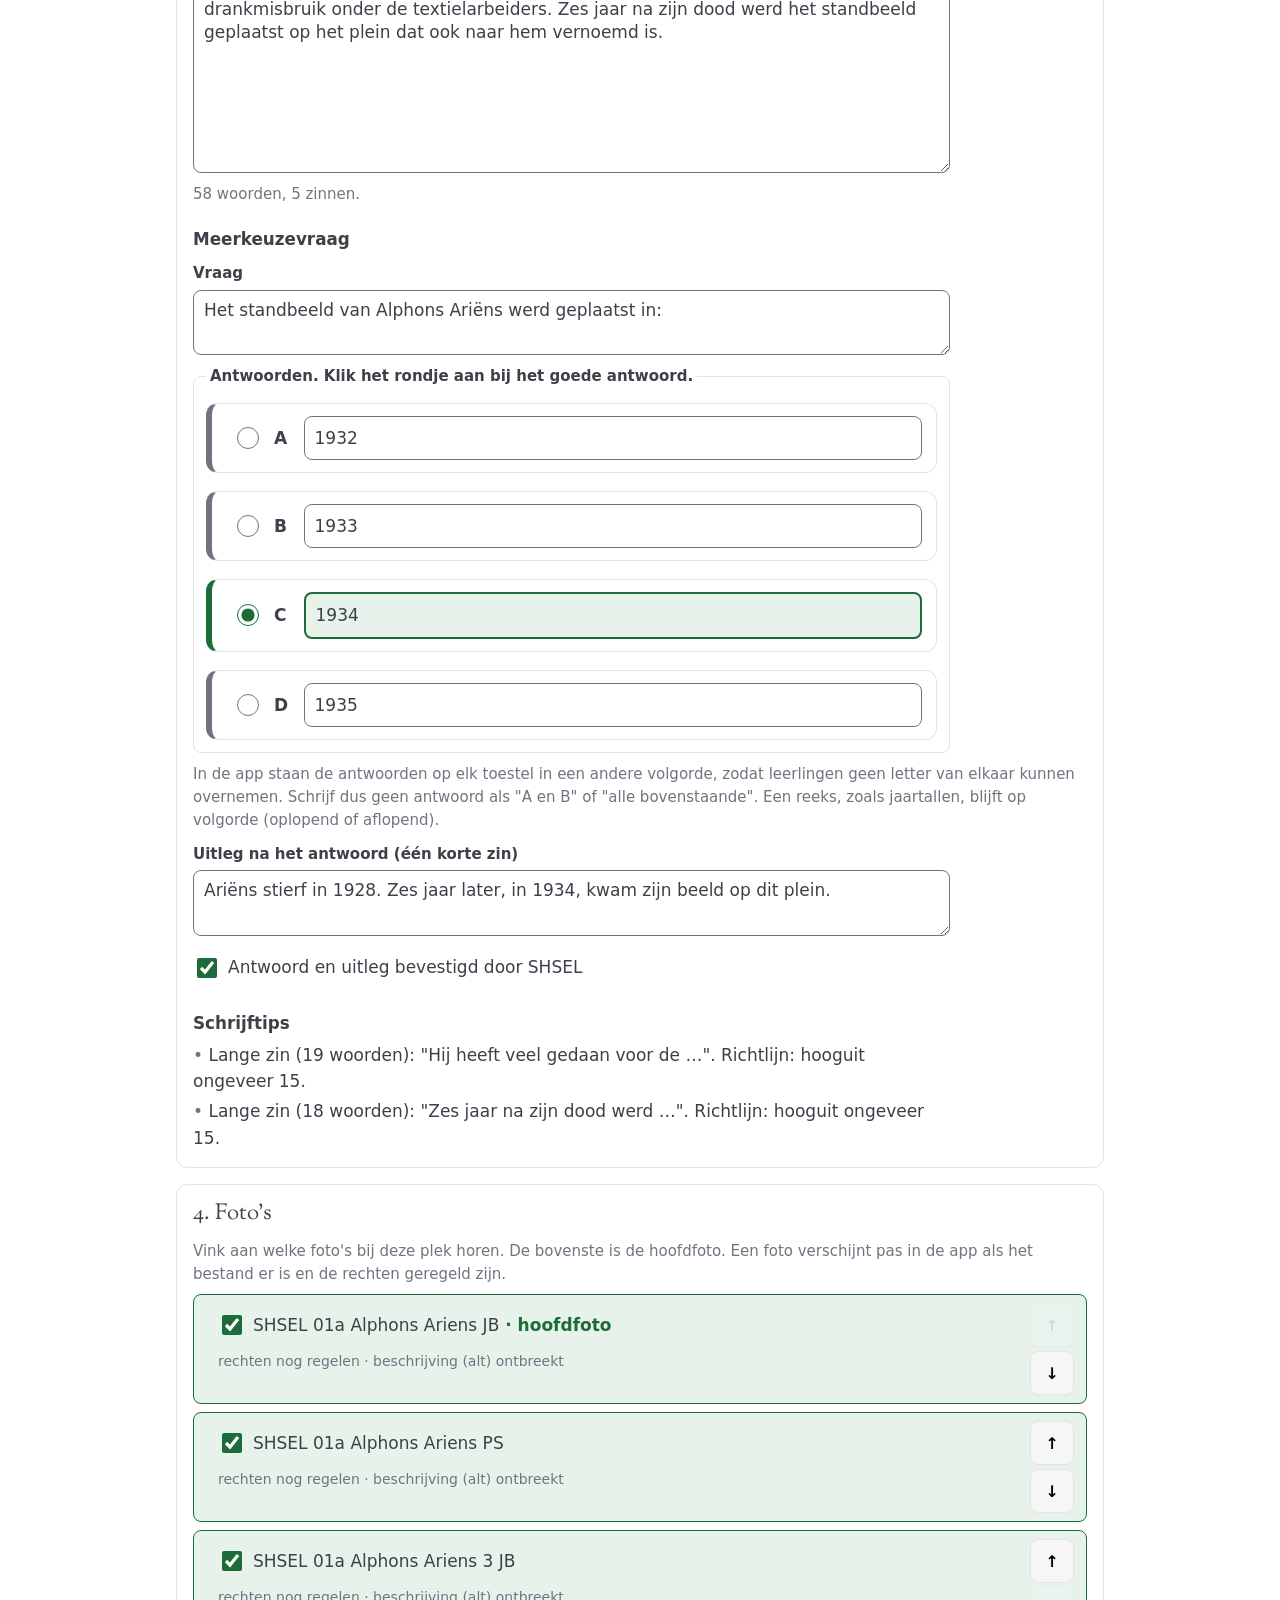
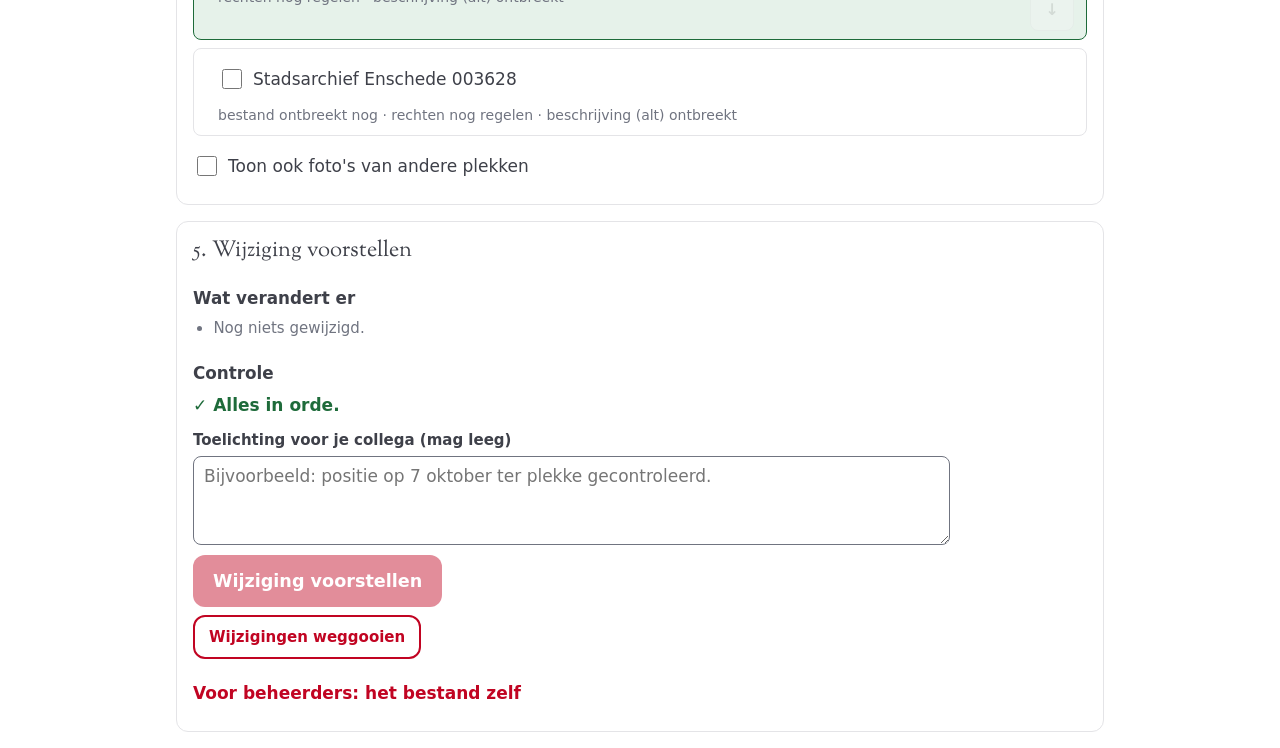
==== commit 658e555b: "Editor: gebouw-wissel ongedaan maken en duidelijkere melding bij proeffoto's - Na een andere keuze b" ====
--- a/beheer.html
+++ b/beheer.html
@@ -148,6 +148,11 @@
         <span>Hoort bij gebouw</span>
         <select id="gebouw"></select>
       </label>
+      <!-- Na een andere keuze: meteen zien wat er veranderde, en met één klik terug (ook als het muiswiel of een toets de keuze verzette). -->
+      <div class="gebouw-wissel" id="gebouw-wissel" hidden>
+        <p class="status status--groot" id="gebouw-wissel-tekst" role="status"></p>
+        <button type="button" class="knop-klein" id="gebouw-terug">Ongedaan maken</button>
+      </div>
       <div id="gebouw-velden">
         <label class="veld"><span>Naam op de kaart</span><input id="gebouw-naam" maxlength="80"></label>
         <label class="veld"><span>Adres met huisnummer</span><input id="gebouw-adres" maxlength="120" placeholder="bijv. Oude Markt 32"></label>
--- a/css/beheer.css
+++ b/css/beheer.css
@@ -119,6 +119,8 @@
   background: var(--wit); border-top: 1px solid var(--lijn); box-shadow: 0 -2px 8px rgba(0, 0, 0, 0.08);
 }
 .verstuurbalk[hidden] { display: none; }
+.gebouw-wissel { display: flex; flex-wrap: wrap; align-items: center; gap: 0.5rem 1rem; margin: 0.25rem 0 0.75rem; padding: 0.5rem 0.75rem; border-left: 4px solid var(--rood); background: var(--fout-licht); }
+.gebouw-wissel .status { margin: 0; }
 .verstuurbalk .knop { min-height: 44px; }
 
 /* Verhaal en vraag */
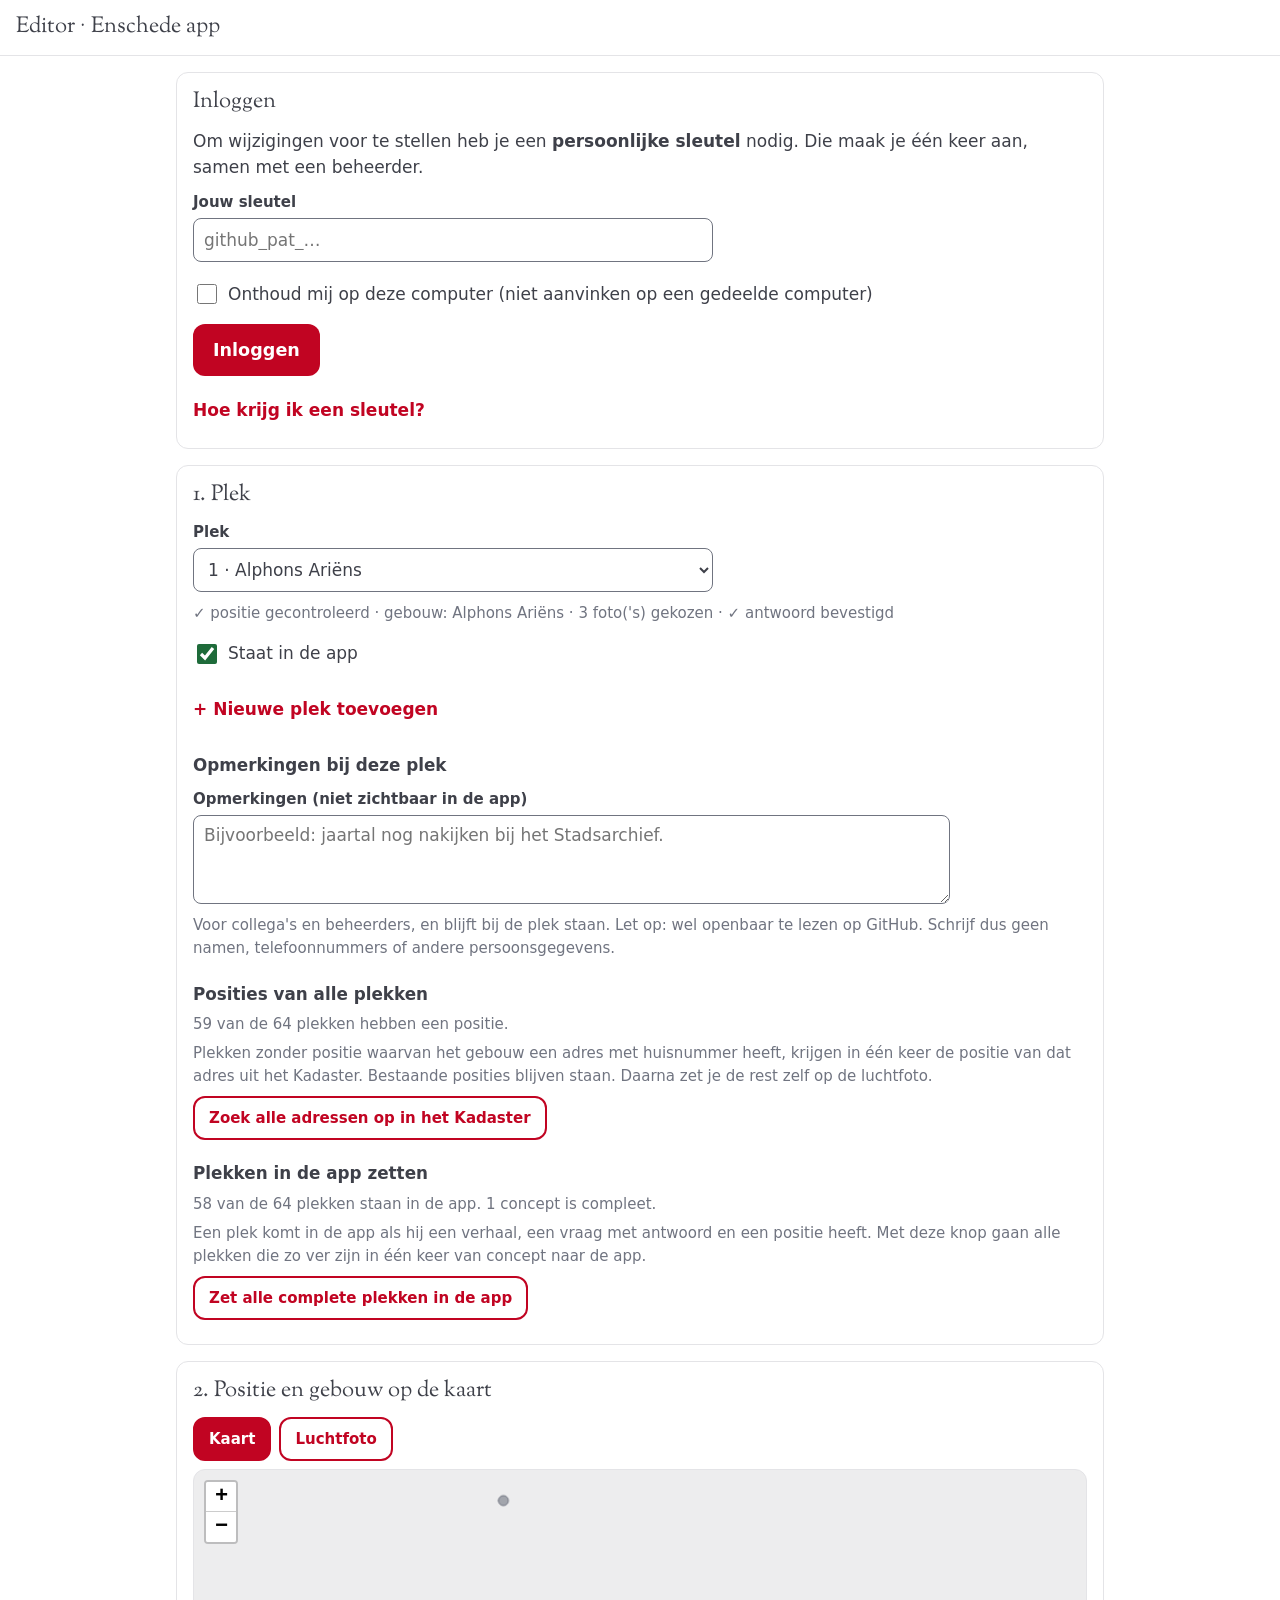
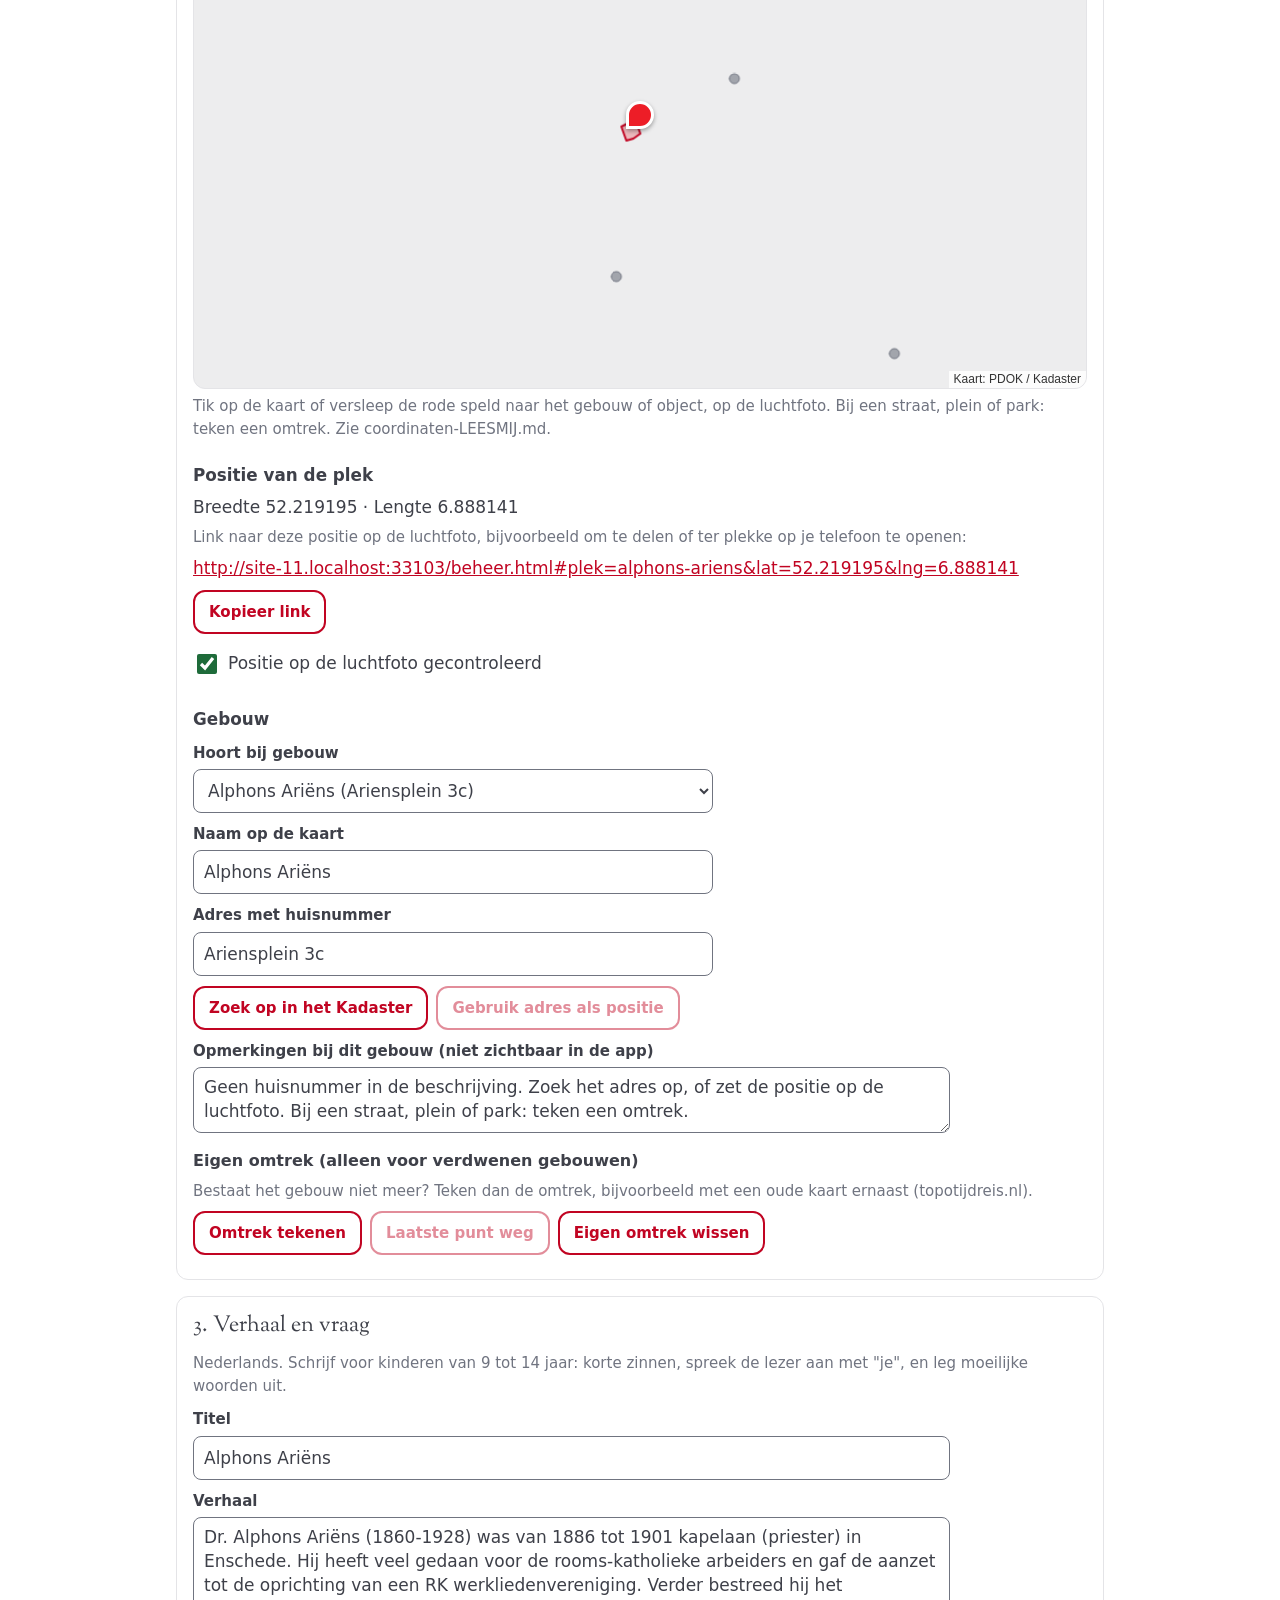
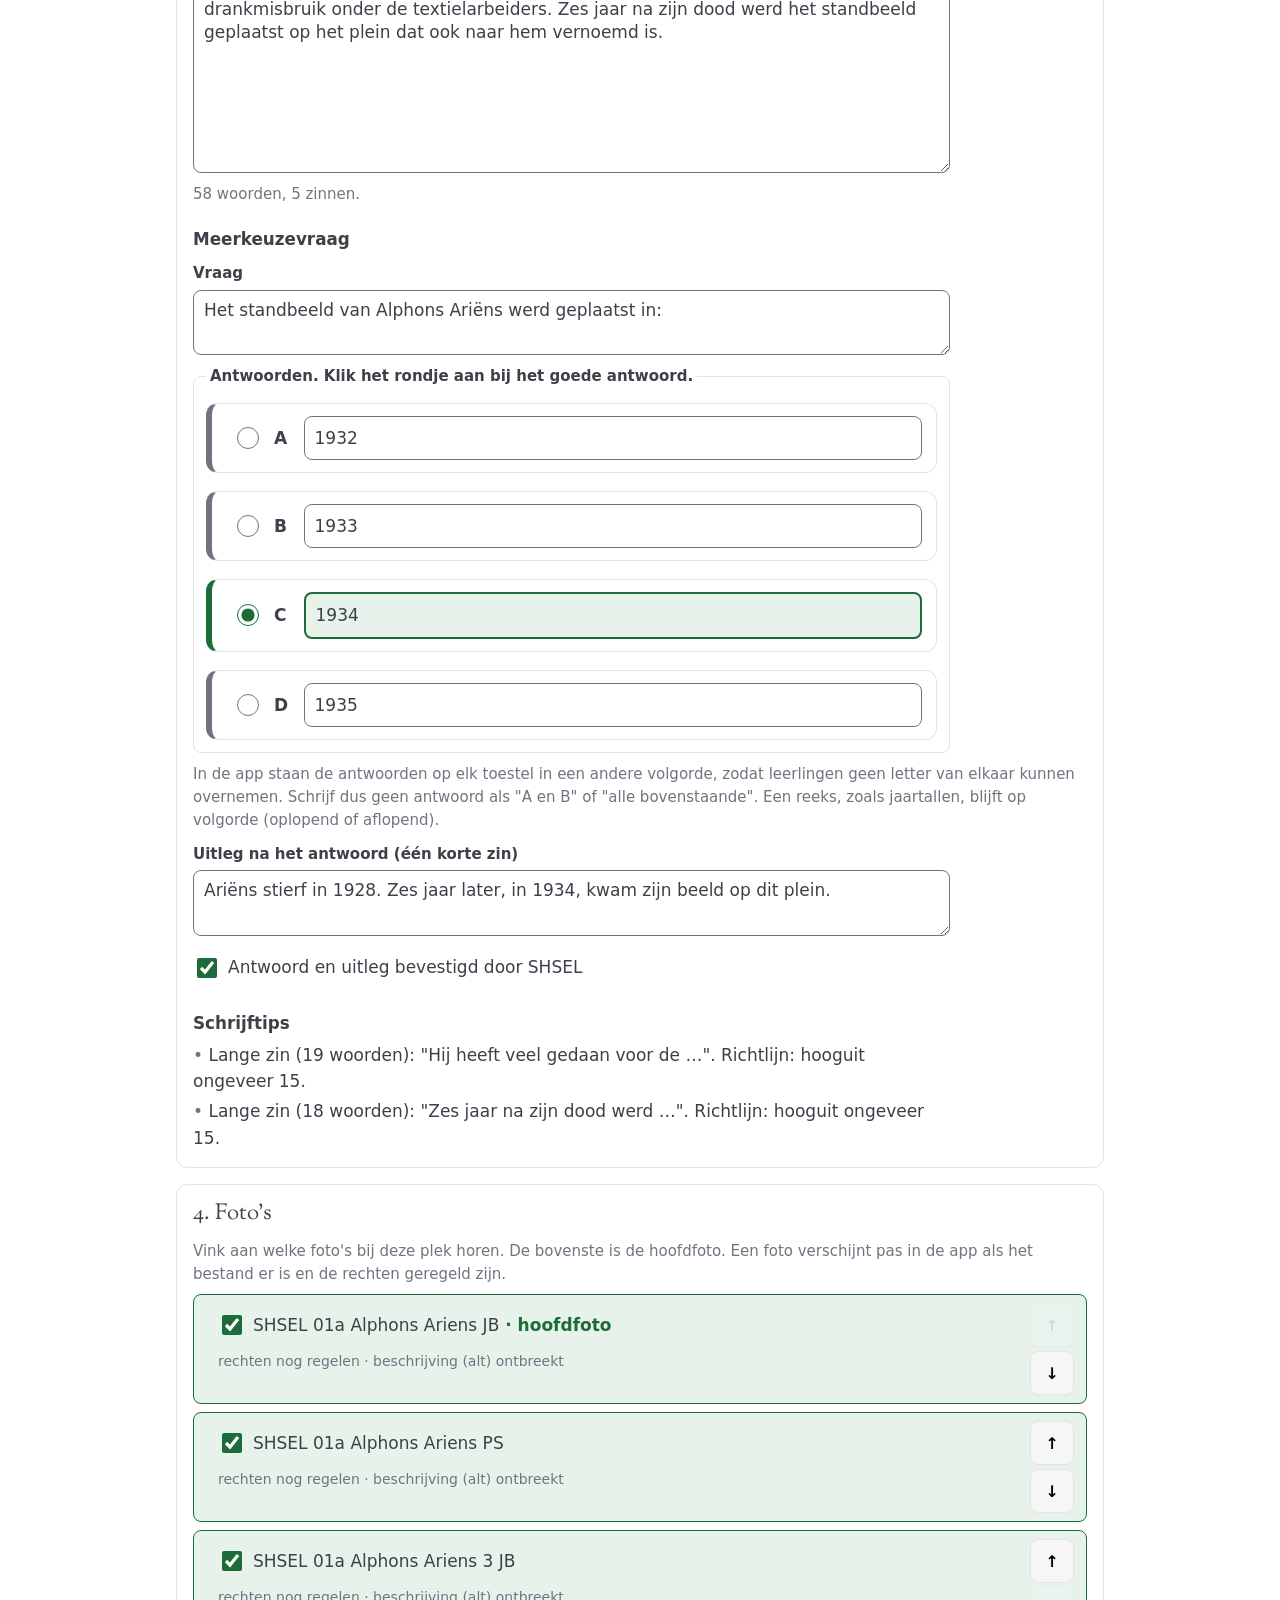
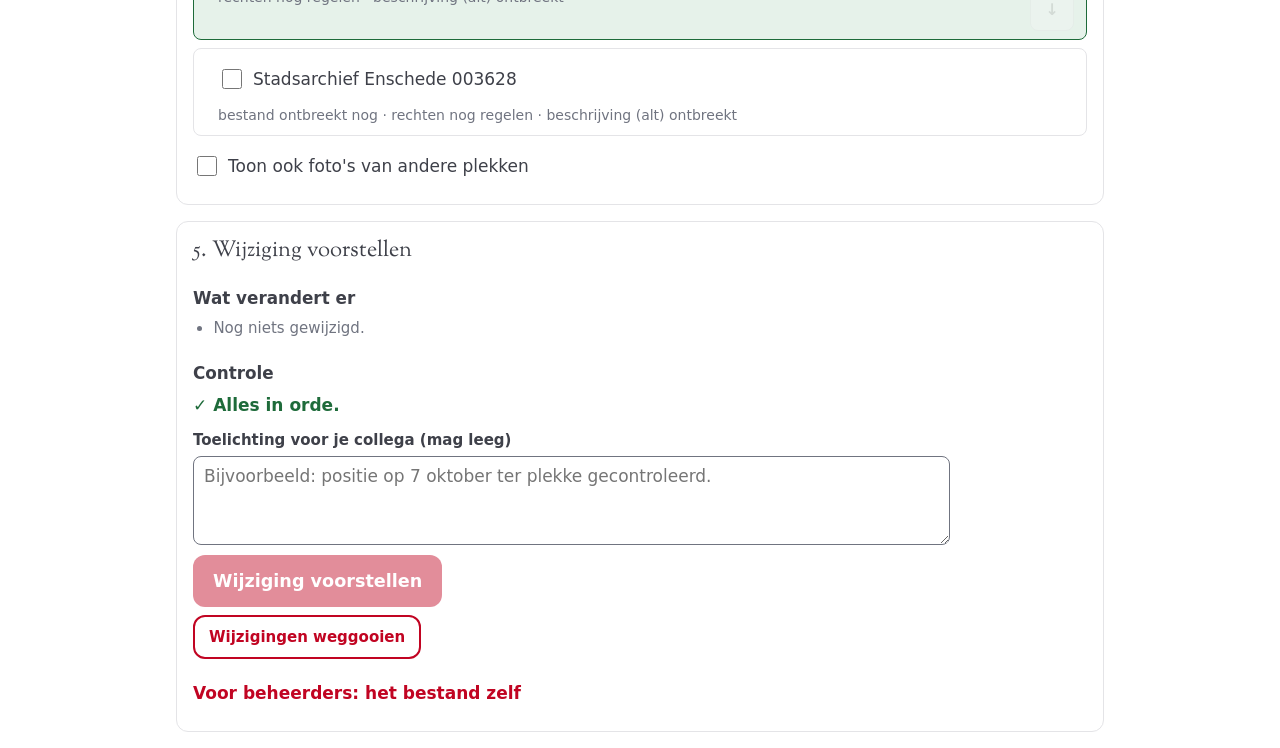
==== commit f3c5402d: "Editor: foto's groter tonen en groot bekijken met formaat - Voorbeeld 160 × 120 px in plaats van 72 " ====
--- a/beheer.html
+++ b/beheer.html
@@ -249,6 +249,14 @@
     </section>
   </main>
 
+  <!-- Foto groot bekijken: hele foto, niet bijgesneden, met naam en formaat om de kwaliteit te beoordelen -->
+  <dialog class="beheer-fotovenster" id="beheer-fotovenster" aria-labelledby="beheer-fotovenster-naam">
+    <button type="button" class="beheer-fotovenster__sluit" id="beheer-fotovenster-sluit" aria-label="Sluiten">✕</button>
+    <img class="beheer-fotovenster__foto" id="beheer-fotovenster-foto" alt="">
+    <p class="beheer-fotovenster__naam" id="beheer-fotovenster-naam"></p>
+    <p class="beheer-fotovenster__formaat" id="beheer-fotovenster-formaat"></p>
+  </dialog>
+
   <!-- Altijd zichtbaar zolang er iets veranderd is: duimbereik, zonder te zoeken -->
   <div class="verstuurbalk" id="verstuurbalk" hidden>
     <span id="verstuurbalk-tekst"></span>
--- a/css/beheer.css
+++ b/css/beheer.css
@@ -51,7 +51,16 @@
 .foto-item > .vink input { flex: none; }
 .foto-item--gekozen { border-color: var(--goed); background: var(--goed-licht); }
 .foto-item__status { grid-column: 2; font-size: 0.875rem; color: var(--grijs); }
-.foto-item__duim { grid-row: span 2; width: 72px; height: 54px; object-fit: cover; border-radius: 4px; background: var(--vlak); }
+/* Voorbeeld groot genoeg om te kiezen; hele foto (contain), niet bijgesneden. Klik = groot bekijken. */
+.foto-item__duim-knop { grid-column: 1; grid-row: 1 / span 3; padding: 0; border: 1px solid var(--lijn); border-radius: 6px; background: var(--vlak); cursor: zoom-in; line-height: 0; }
+.foto-item__duim-knop:focus-visible { outline: 3px solid var(--rood); outline-offset: 2px; }
+.foto-item__duim { display: block; width: 160px; height: 120px; object-fit: contain; border-radius: 5px; }
+.beheer-fotovenster { width: min(96vw, 1400px); max-height: 96vh; padding: 0.75rem; border: none; border-radius: 8px; }
+.beheer-fotovenster::backdrop { background: rgb(0 0 0 / 0.75); }
+.beheer-fotovenster__foto { display: block; max-width: 100%; max-height: calc(96vh - 7rem); margin: 0 auto; object-fit: contain; }
+.beheer-fotovenster__sluit { float: right; min-width: 44px; min-height: 44px; font-size: 1.25rem; border: 1px solid var(--lijn); border-radius: 8px; background: var(--wit); cursor: pointer; }
+.beheer-fotovenster__naam { margin: 0.5rem 0 0; font-weight: 600; overflow-wrap: anywhere; }
+.beheer-fotovenster__formaat { margin: 0; color: var(--tekst); }
 .foto-item .knoppenrij { grid-column: 3; grid-row: 1 / span 3; margin: 0; flex-direction: column; flex-wrap: nowrap; gap: 4px; }
 .label-hoofd { color: var(--goed); }
 
@@ -136,3 +145,12 @@
 /* Proeffoto: rechten nog niet bevestigd. Tekst én kader, niet alleen kleur. */
 .foto-item__proef { grid-column: 2; justify-self: start; font-size: 0.875rem; color: var(--tekst); border: 1px dashed var(--grijs); border-radius: 4px; padding: 0 0.375rem; }
 #foto-proef-status:empty { display: none; }
+
+/* Smal scherm: foto over de volle breedte boven de naam. Staat onderaan, zodat hij de regels hierboven overschrijft. */
+@media (max-width: 560px) {
+  .foto-item { grid-template-columns: minmax(0, 1fr) auto; }
+  .foto-item__duim-knop { grid-column: 1 / -1; grid-row: 1; }
+  .foto-item__duim { width: 100%; height: auto; max-height: 50vh; aspect-ratio: 3 / 2; }
+  .foto-item > .vink, .foto-item__status, .foto-item__proef { grid-column: 1; }
+  .foto-item .knoppenrij { grid-column: 2; grid-row: 2 / span 3; }
+}
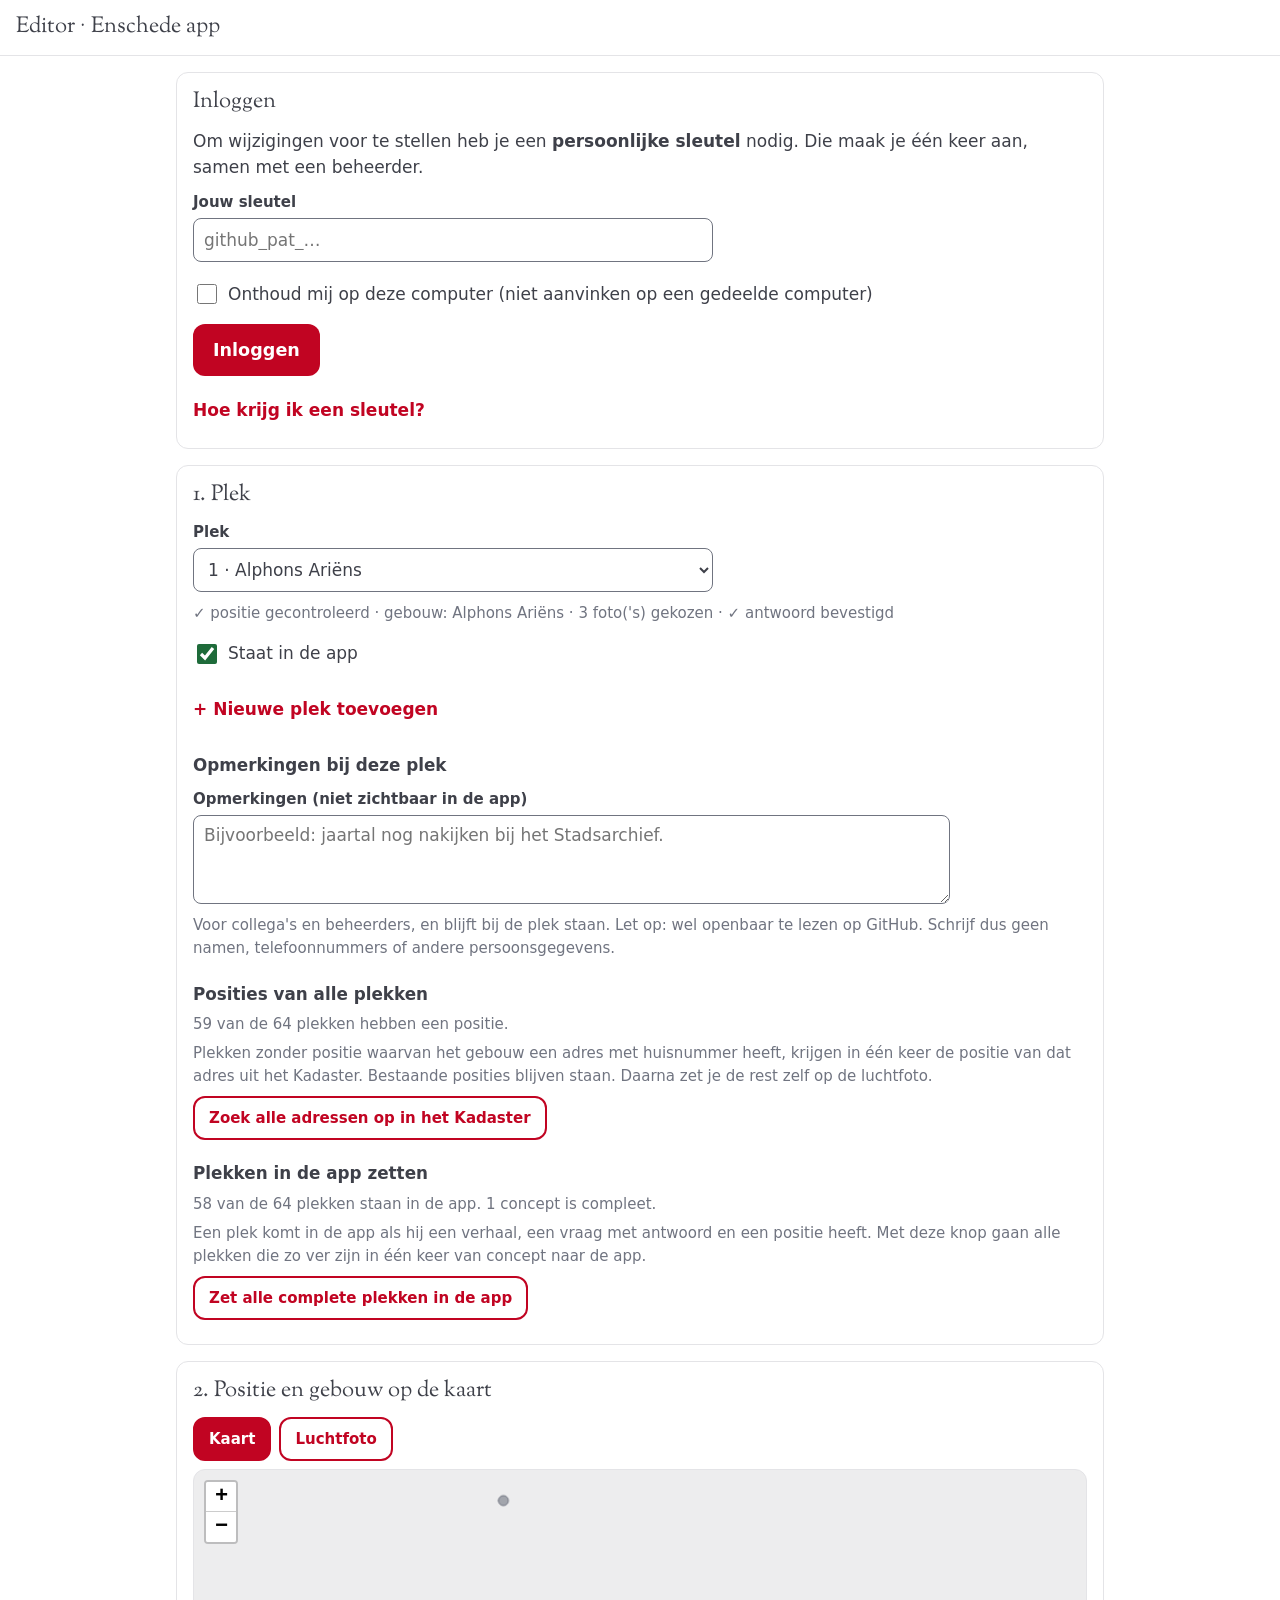
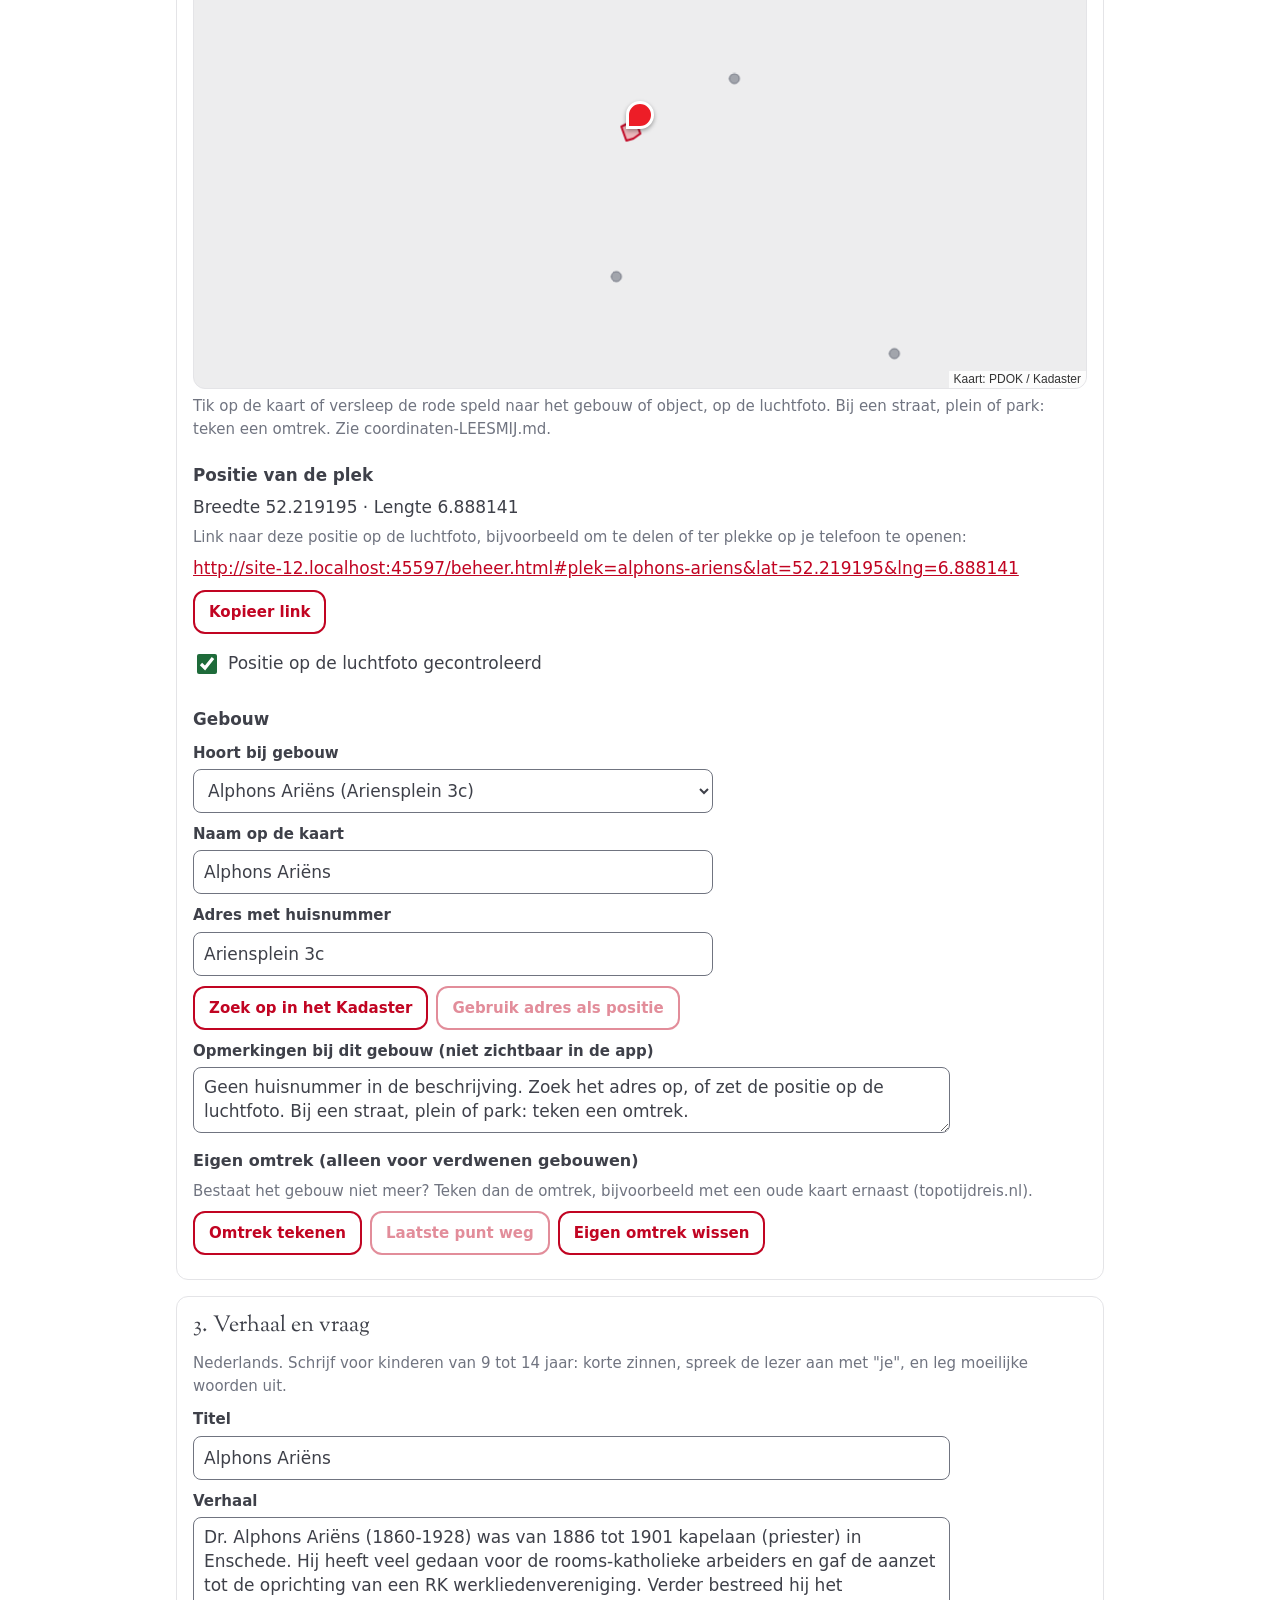
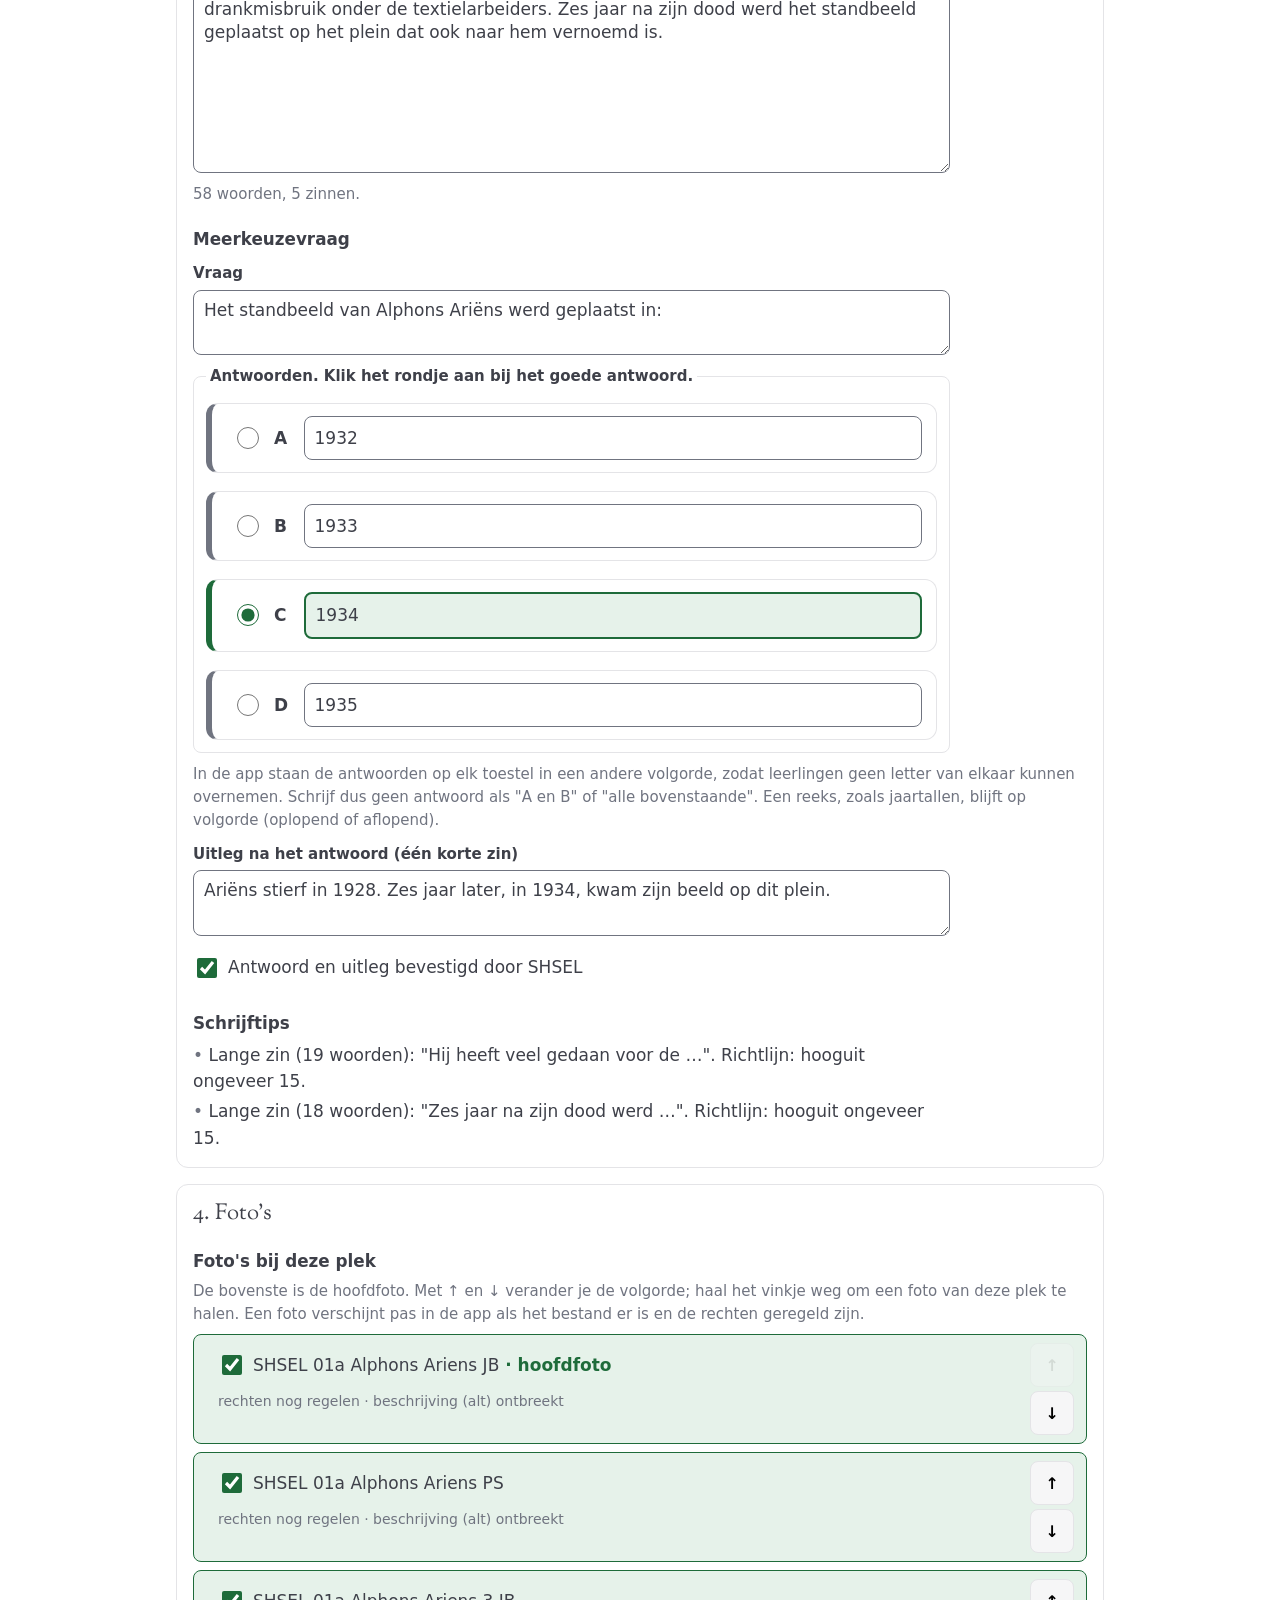
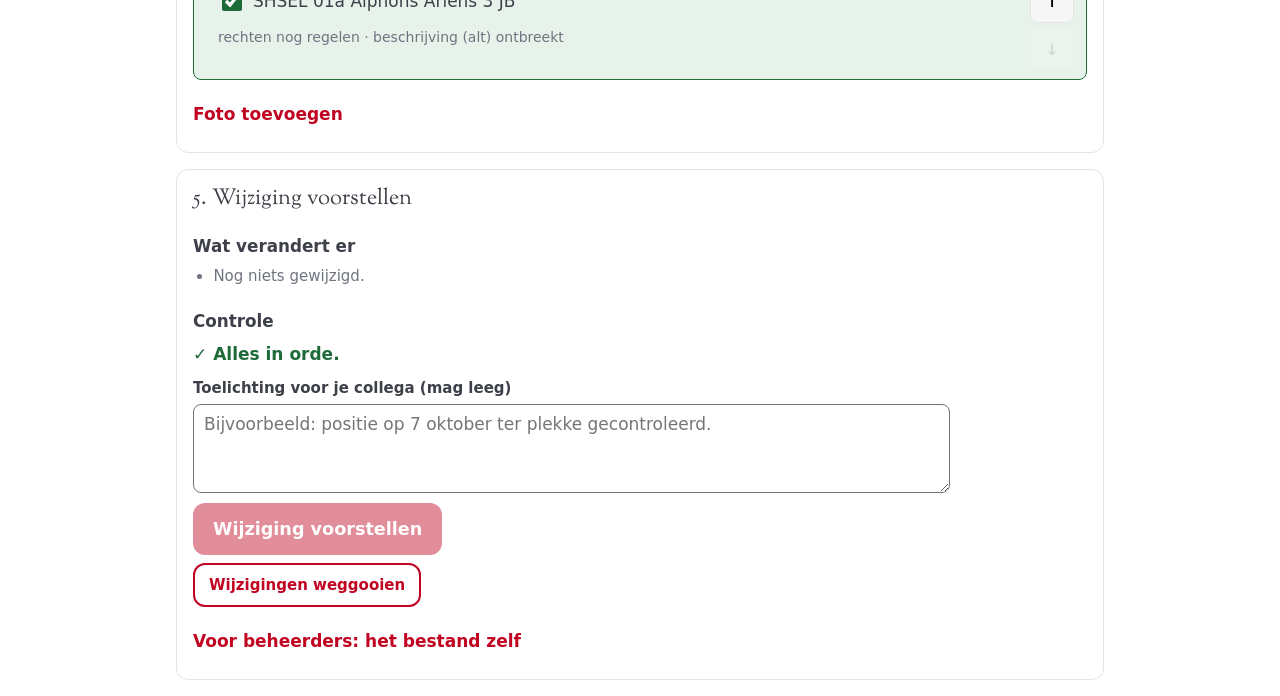
==== commit 99ee6fad: "Editor: fotoblok duidelijker (gekozen foto's apart, toevoegen ingeklapt) Bovenaan staan alleen de fo" ====
--- a/beheer.html
+++ b/beheer.html
@@ -202,10 +202,18 @@
 
     <section class="blok" aria-labelledby="kop-fotos">
       <h2 id="kop-fotos">4. Foto's</h2>
-      <p class="hint">Vink aan welke foto's bij deze plek horen. De bovenste is de hoofdfoto. Een foto verschijnt pas in de app als het bestand er is en de rechten geregeld zijn.</p>
+      <h3>Foto's bij deze plek</h3>
+      <p class="hint">De bovenste is de hoofdfoto. Met ↑ en ↓ verander je de volgorde; haal het vinkje weg om een foto van deze plek te halen. Een foto verschijnt pas in de app als het bestand er is en de rechten geregeld zijn.</p>
       <ul class="fotolijst" id="fotolijst"></ul>
       <p class="hint" id="foto-proef-status" role="status"></p>
-      <label class="vink"><input type="checkbox" id="alle-fotos"> Toon ook foto's van andere plekken</label>
+      <details class="uitklap" id="foto-kiezen">
+        <summary id="foto-kiezen-titel">Foto toevoegen</summary>
+        <p class="hint">Vink een foto aan om hem bij deze plek te zetten. Hij komt dan onderaan bij de foto's hierboven.</p>
+        <ul class="fotolijst" id="fotolijst-keuze"></ul>
+        <label class="vink"><input type="checkbox" id="alle-fotos"> Toon ook foto's van andere plekken</label>
+        <label class="vink vink--boven"><input type="checkbox" id="fotos-zonder-plaatje"> Toon ook foto's zonder plaatje (alleen een nummer, bijvoorbeeld uit het Stadsarchief)</label>
+        <p class="hint">Een nieuwe foto vanaf je eigen computer toevoegen kan nog niet. Dat komt later.</p>
+      </details>
     </section>
 
     <section class="blok" id="blok-versturen" aria-labelledby="kop-versturen" tabindex="-1">
--- a/css/beheer.css
+++ b/css/beheer.css
@@ -44,6 +44,7 @@
   border-radius: 50% 50% 50% 0; transform: rotate(-45deg); box-shadow: 0 2px 4px rgba(0, 0, 0, 0.35);
 }
 
+#foto-kiezen > .fotolijst { margin-top: 4px; }
 .fotolijst { list-style: none; margin: 8px 0; padding: 0; display: grid; gap: 8px; }
 .foto-item { display: grid; grid-template-columns: auto minmax(0, 1fr) auto; gap: 4px 12px; align-items: center; padding: 8px 12px; border: 1px solid var(--lijn); border-radius: 8px; }
 .foto-item > .vink { grid-column: 2; }
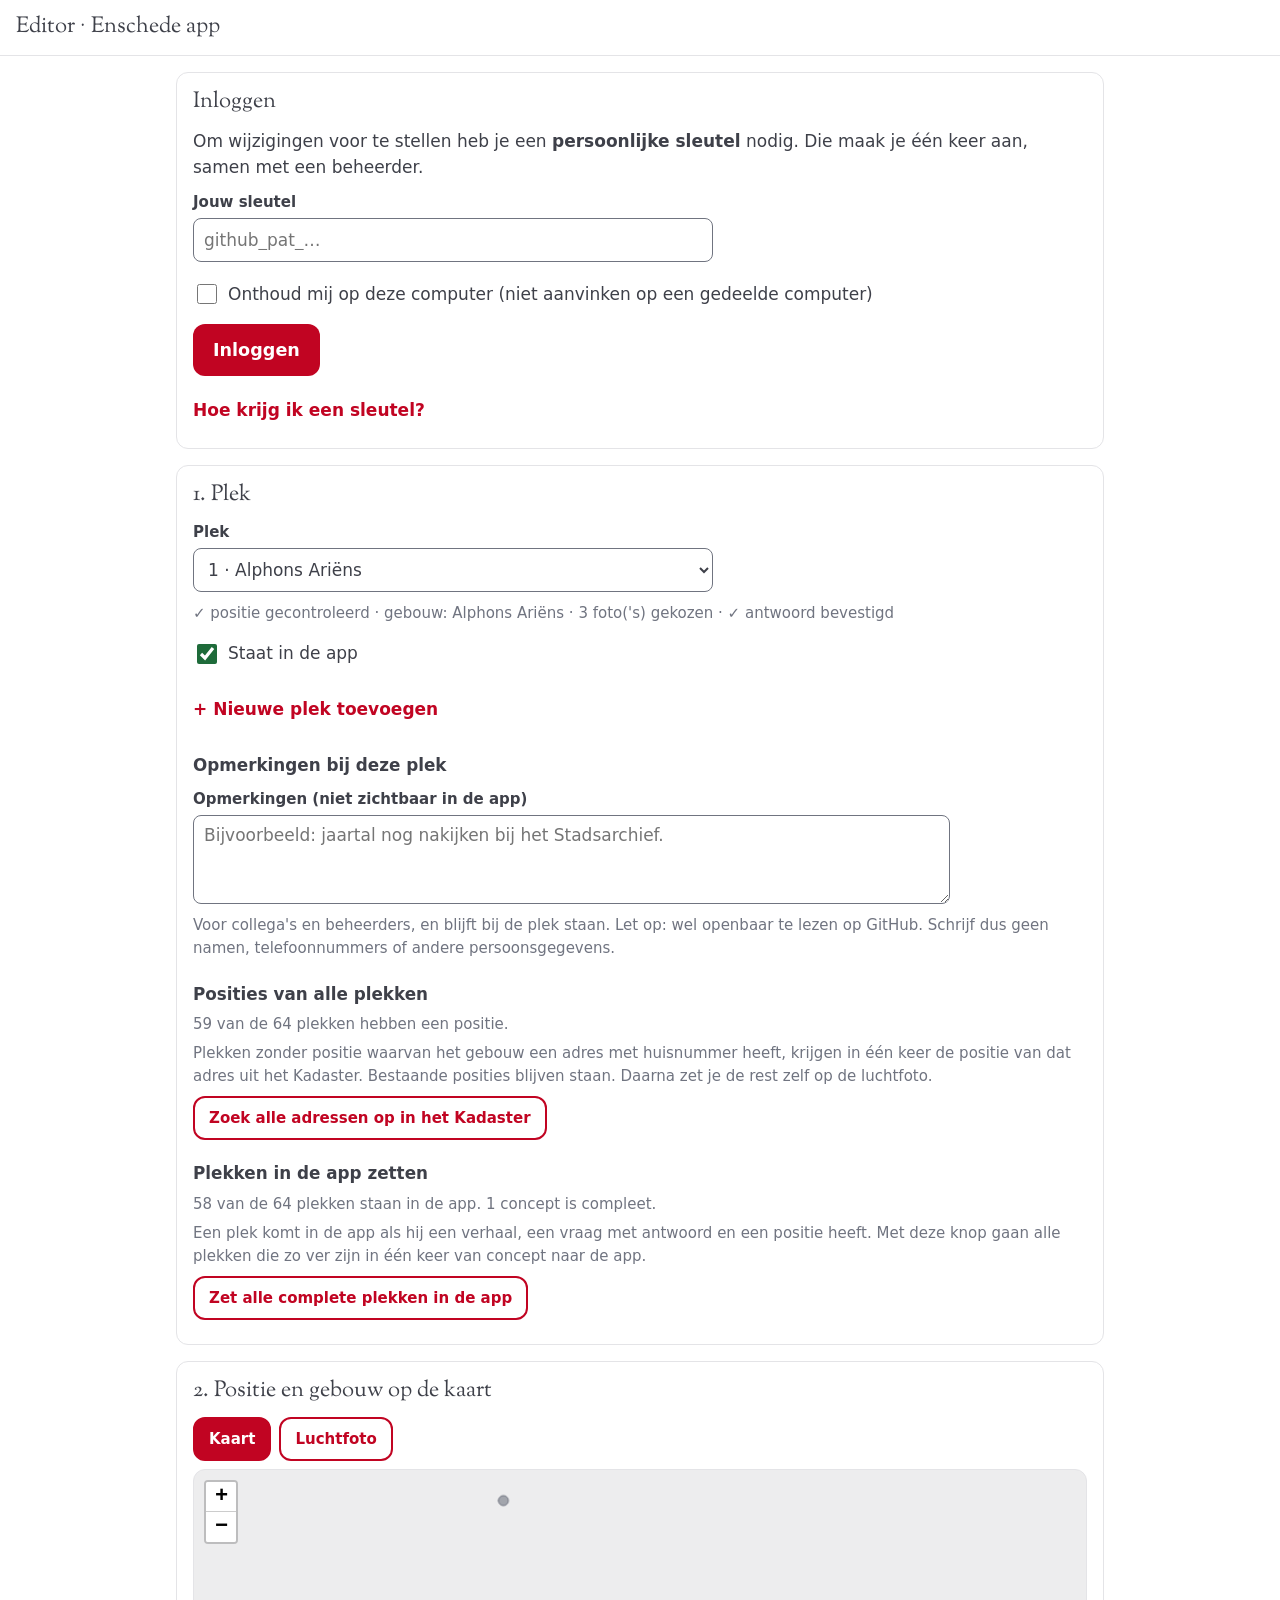
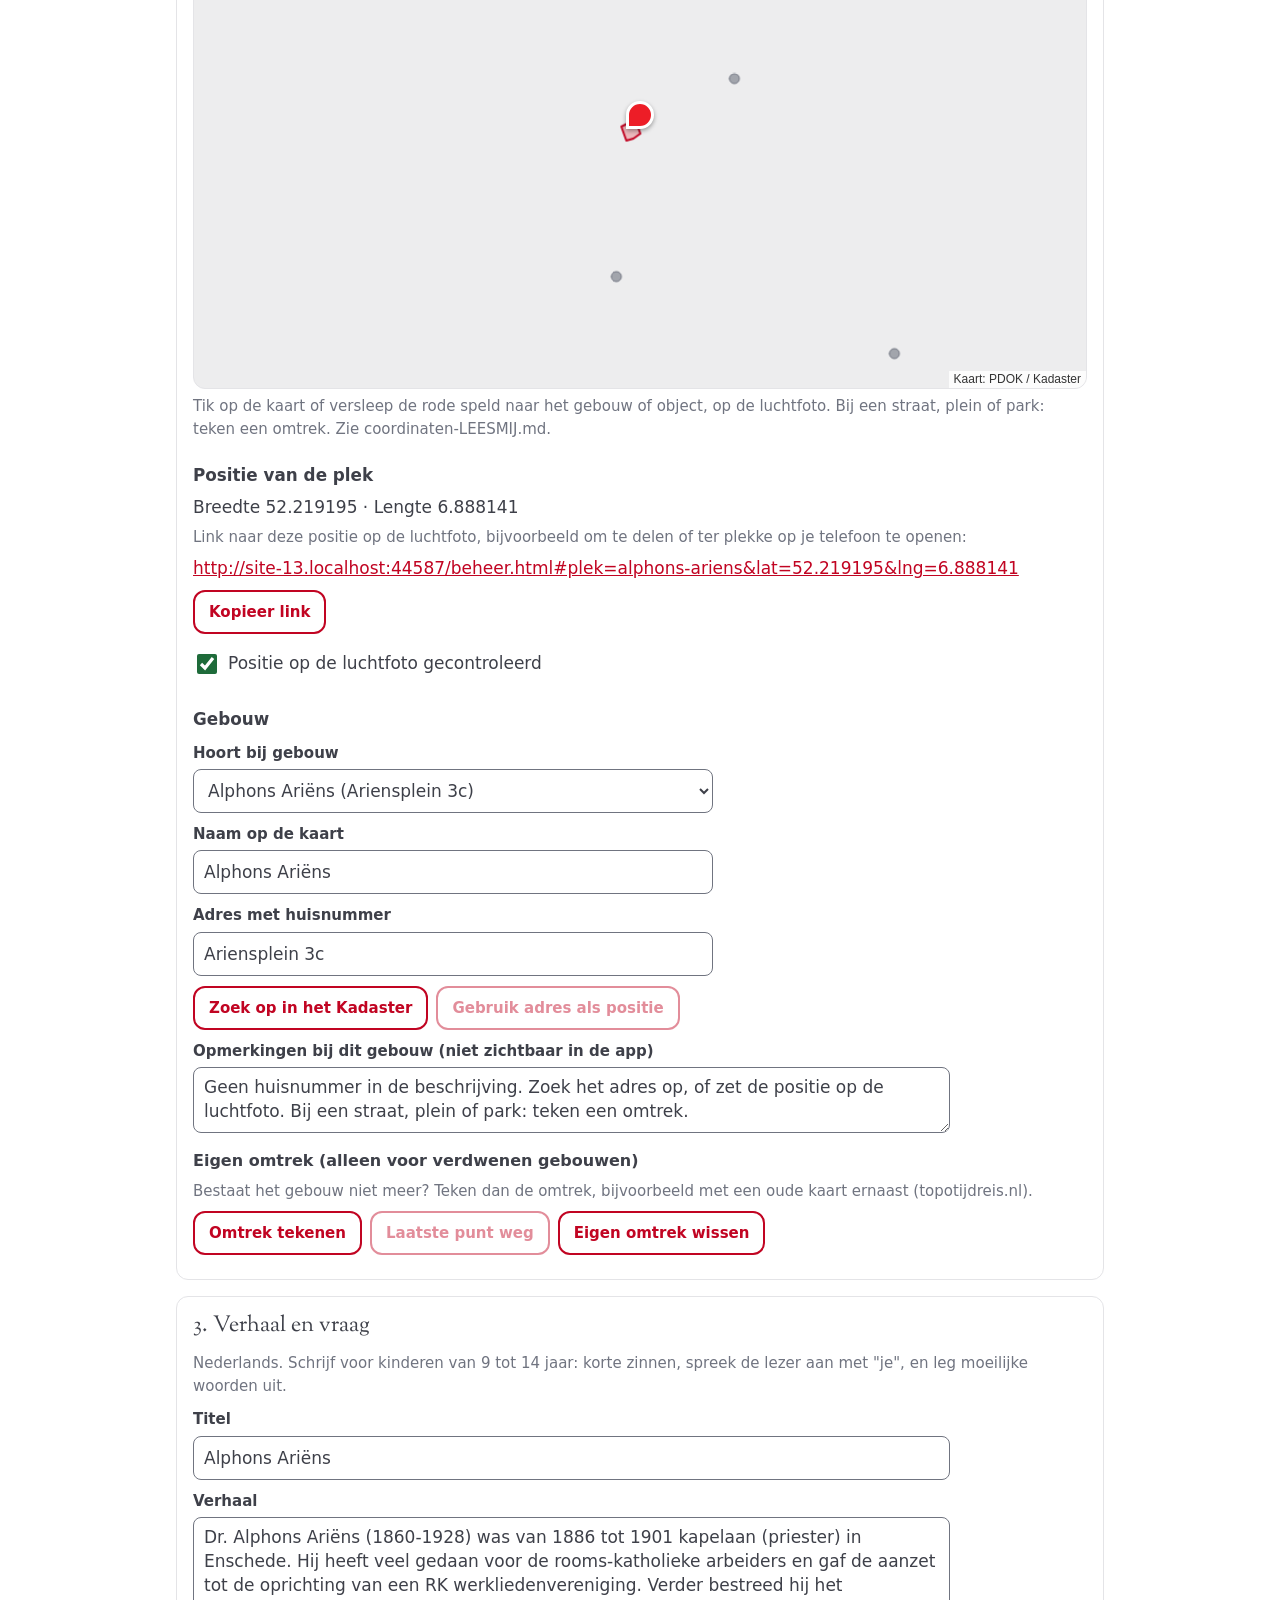
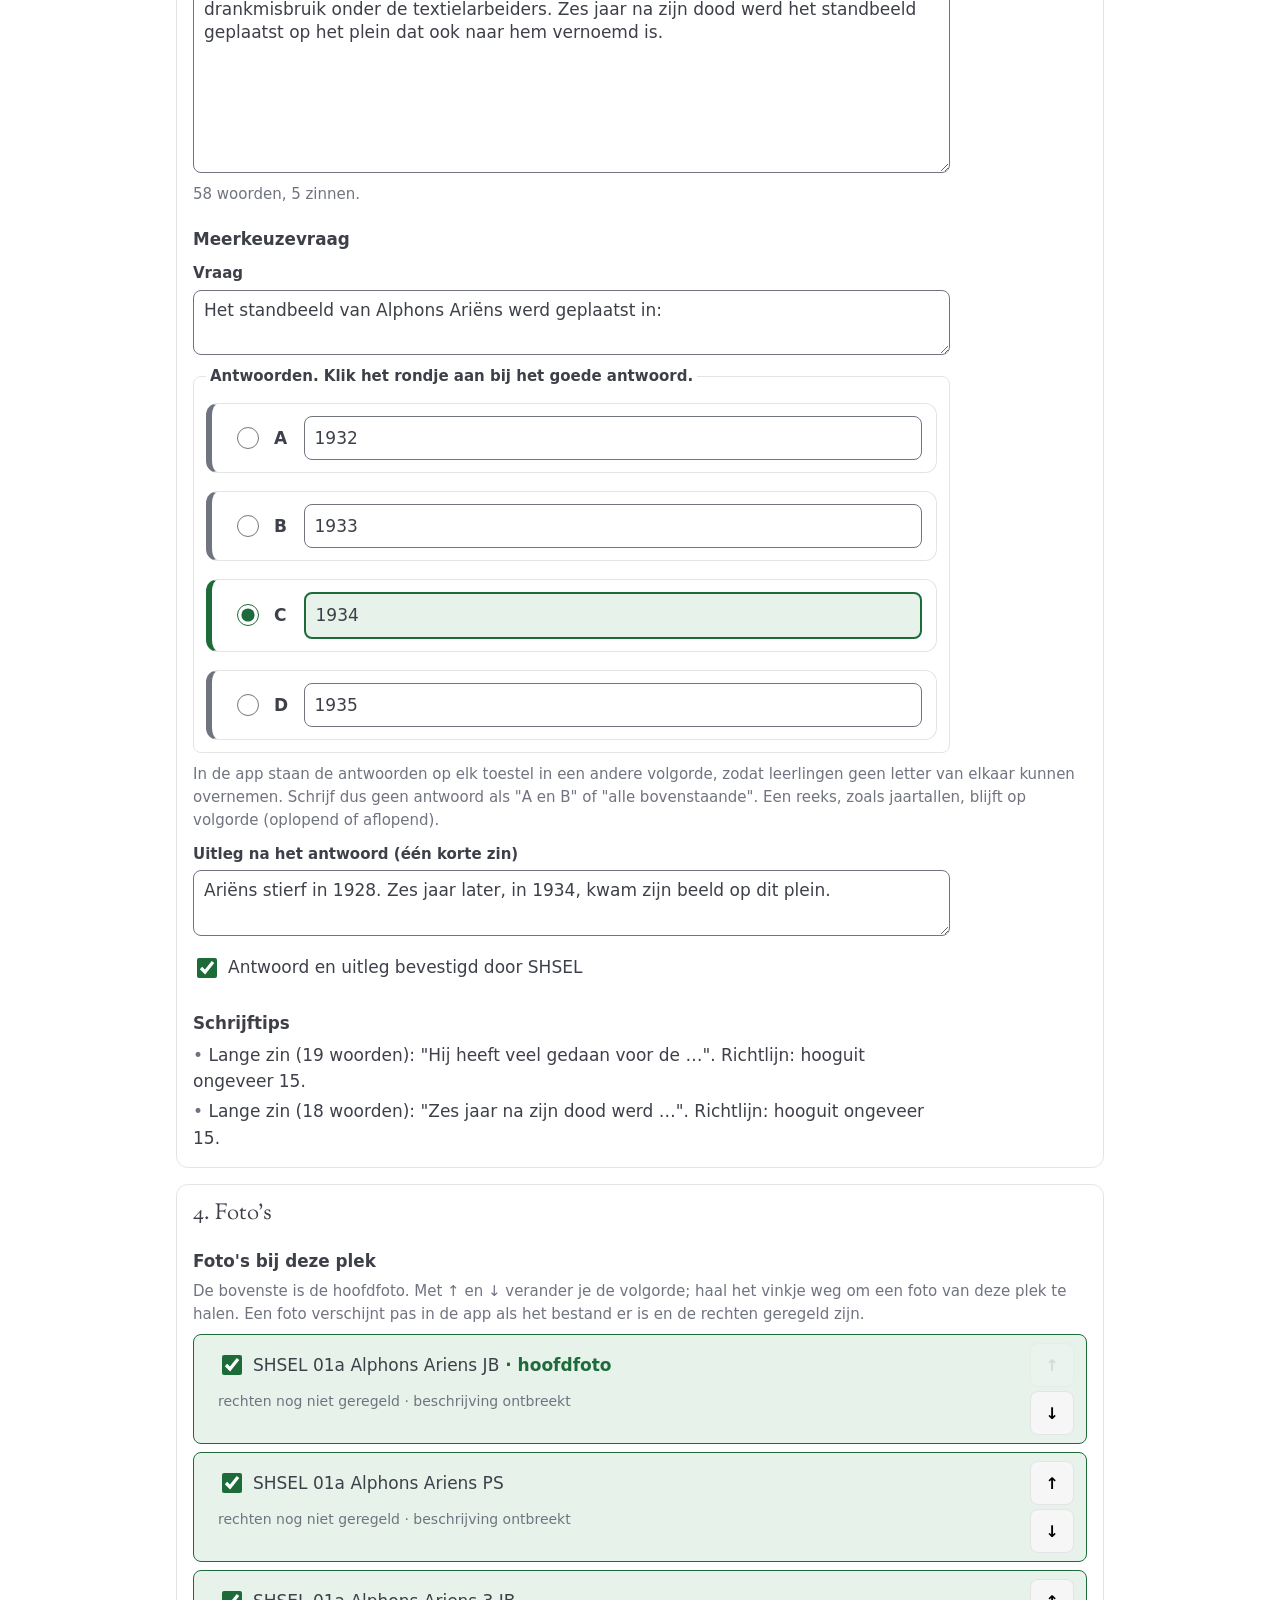
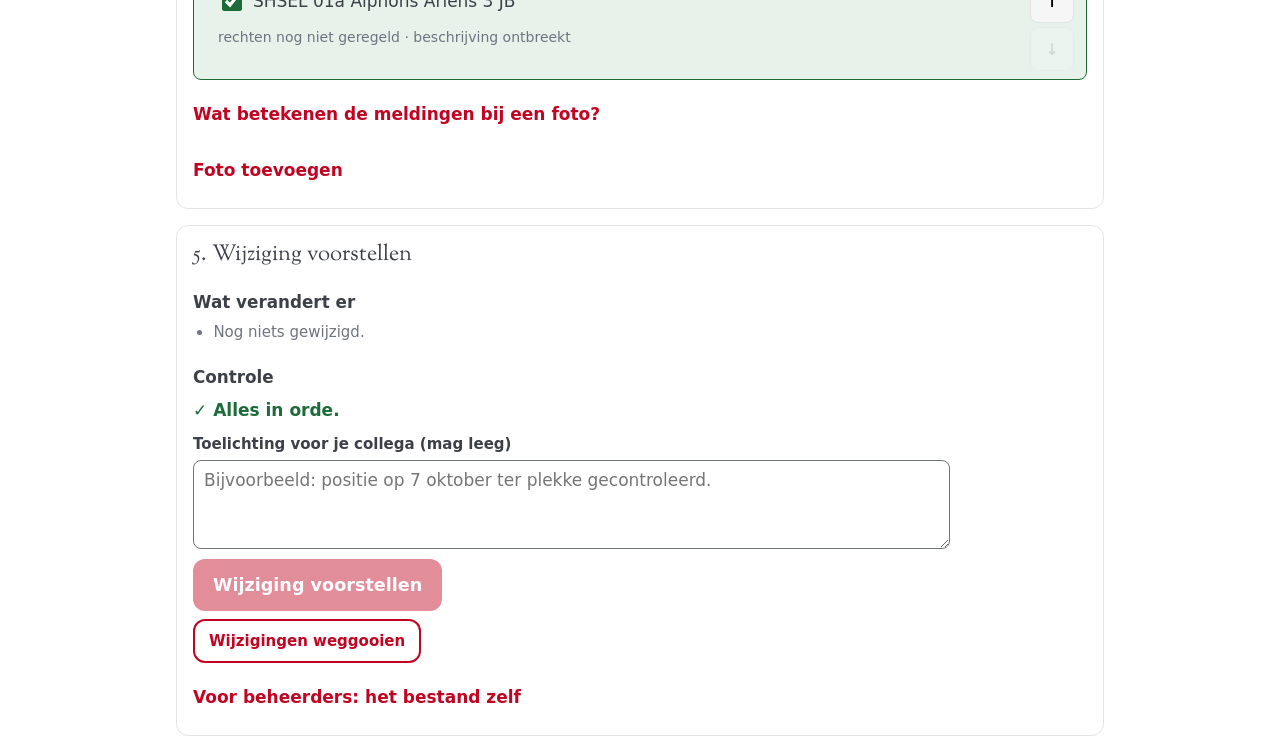
==== commit d6492ed2: "Editor: uitleg bij de meldingen van een foto Onder het fotoblok legt een uitklapblok uit wat "rechte" ====
--- a/beheer.html
+++ b/beheer.html
@@ -206,6 +206,19 @@
       <p class="hint">De bovenste is de hoofdfoto. Met ↑ en ↓ verander je de volgorde; haal het vinkje weg om een foto van deze plek te halen. Een foto verschijnt pas in de app als het bestand er is en de rechten geregeld zijn.</p>
       <ul class="fotolijst" id="fotolijst"></ul>
       <p class="hint" id="foto-proef-status" role="status"></p>
+      <details class="uitklap" id="foto-uitleg">
+        <summary>Wat betekenen de meldingen bij een foto?</summary>
+        <dl class="uitleg-lijst">
+          <dt>Rechten nog niet geregeld</dt>
+          <dd>Toestemming van de maker of eigenaar van de foto regelt een beheerder, in opdracht van het bestuur van SHSEL. Dat kan niet in de editor. Je kunt de foto wel alvast kiezen: hij verschijnt in de app zodra de rechten geregeld zijn.</dd>
+          <dt>Beschrijving ontbreekt</dt>
+          <dd>Elke foto krijgt een korte beschrijving voor blinden en slechtzienden en een onderschrift. Die kun je in de editor nog niet invullen; dat komt later. Heb je een voorstel? Zet het bij <em>Opmerkingen bij deze plek</em> (hierboven).</dd>
+          <dt>Geen plaatje</dt>
+          <dd>Van deze foto is alleen een nummer bekend, bijvoorbeeld uit de lijst van het Stadsarchief. Er is nog geen bestand.</dd>
+          <dt>Proef: rechten nog niet bevestigd</dt>
+          <dd>Je ziet de foto alleen hier, omdat je bent ingelogd. Hij staat niet in de app en niet op de openbare website.</dd>
+        </dl>
+      </details>
       <details class="uitklap" id="foto-kiezen">
         <summary id="foto-kiezen-titel">Foto toevoegen</summary>
         <p class="hint">Vink een foto aan om hem bij deze plek te zetten. Hij komt dan onderaan bij de foto's hierboven.</p>
--- a/css/beheer.css
+++ b/css/beheer.css
@@ -155,3 +155,7 @@
   .foto-item > .vink, .foto-item__status, .foto-item__proef { grid-column: 1; }
   .foto-item .knoppenrij { grid-column: 2; grid-row: 2 / span 3; }
 }
+/* Uitleg bij de meldingen van een foto */
+.uitleg-lijst { margin: 4px 0 0; }
+.uitleg-lijst dt { font-weight: 600; margin-top: 8px; }
+.uitleg-lijst dd { margin: 2px 0 0; }
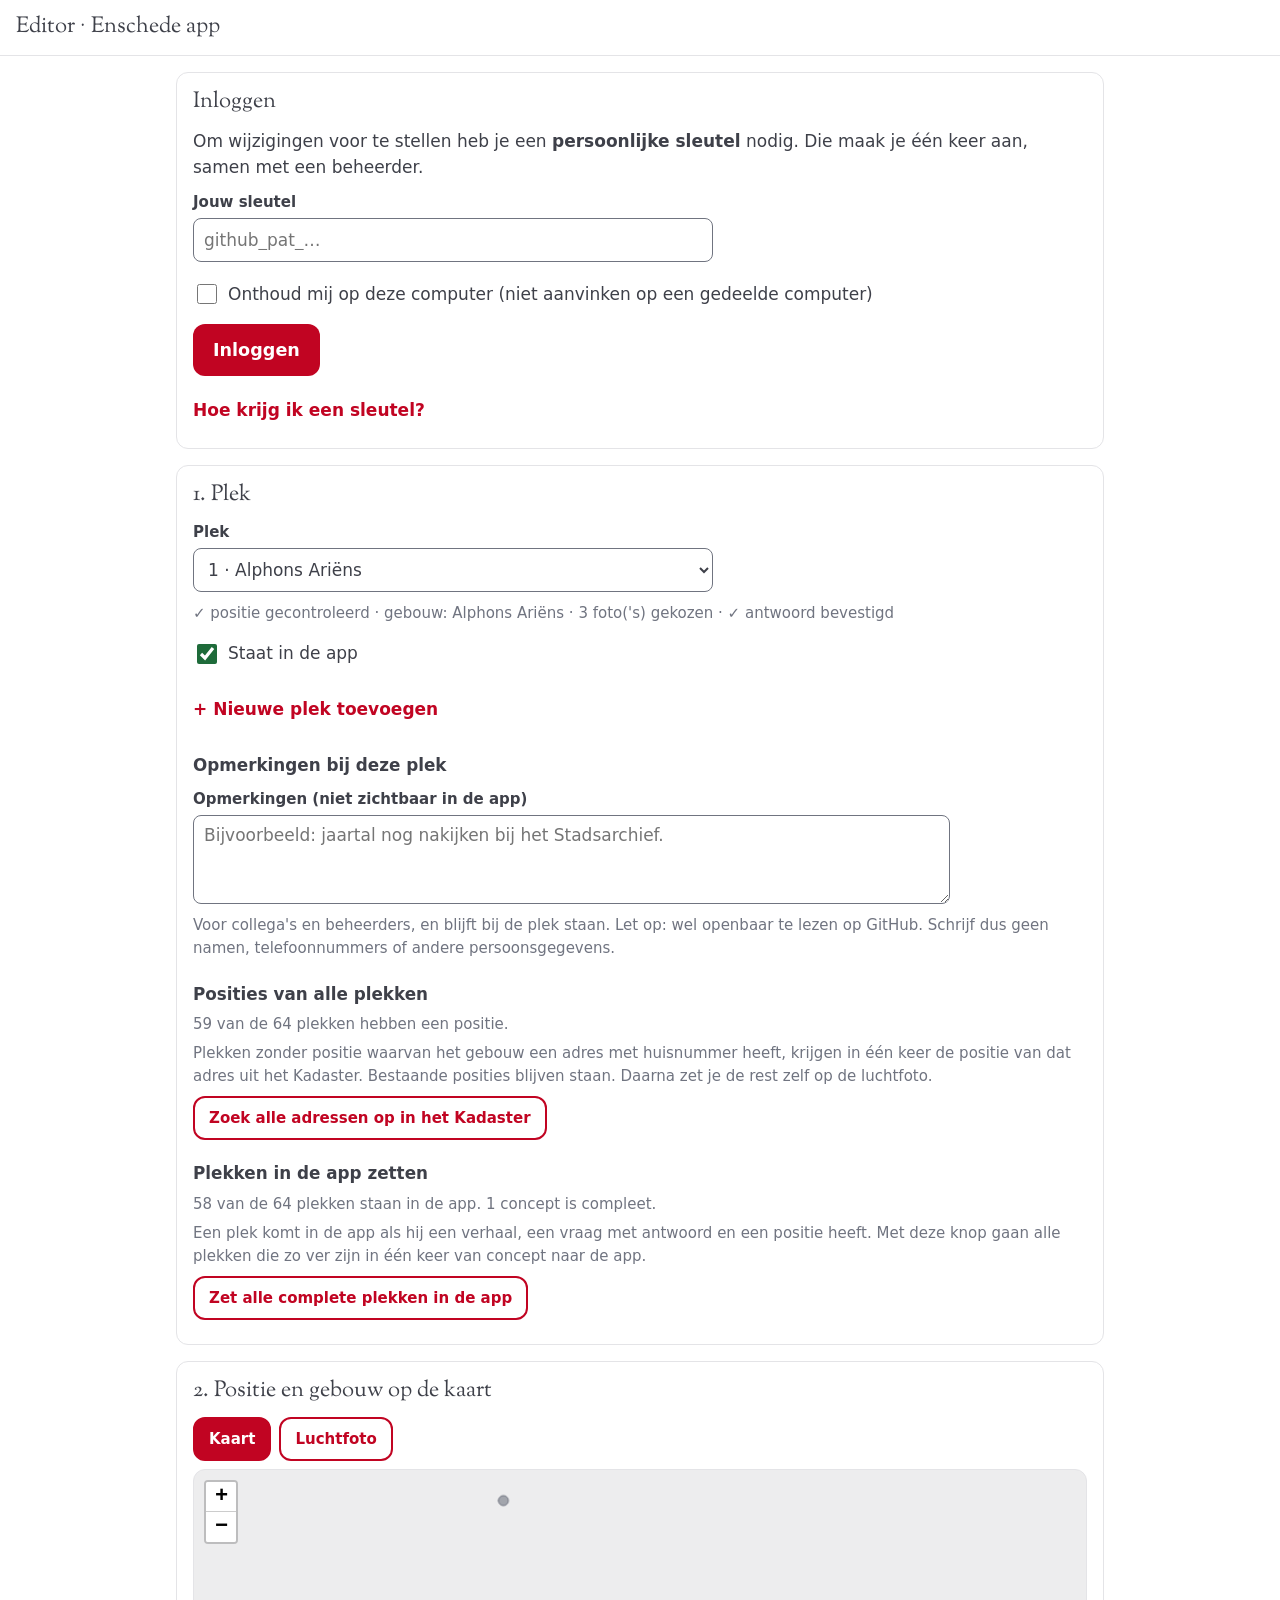
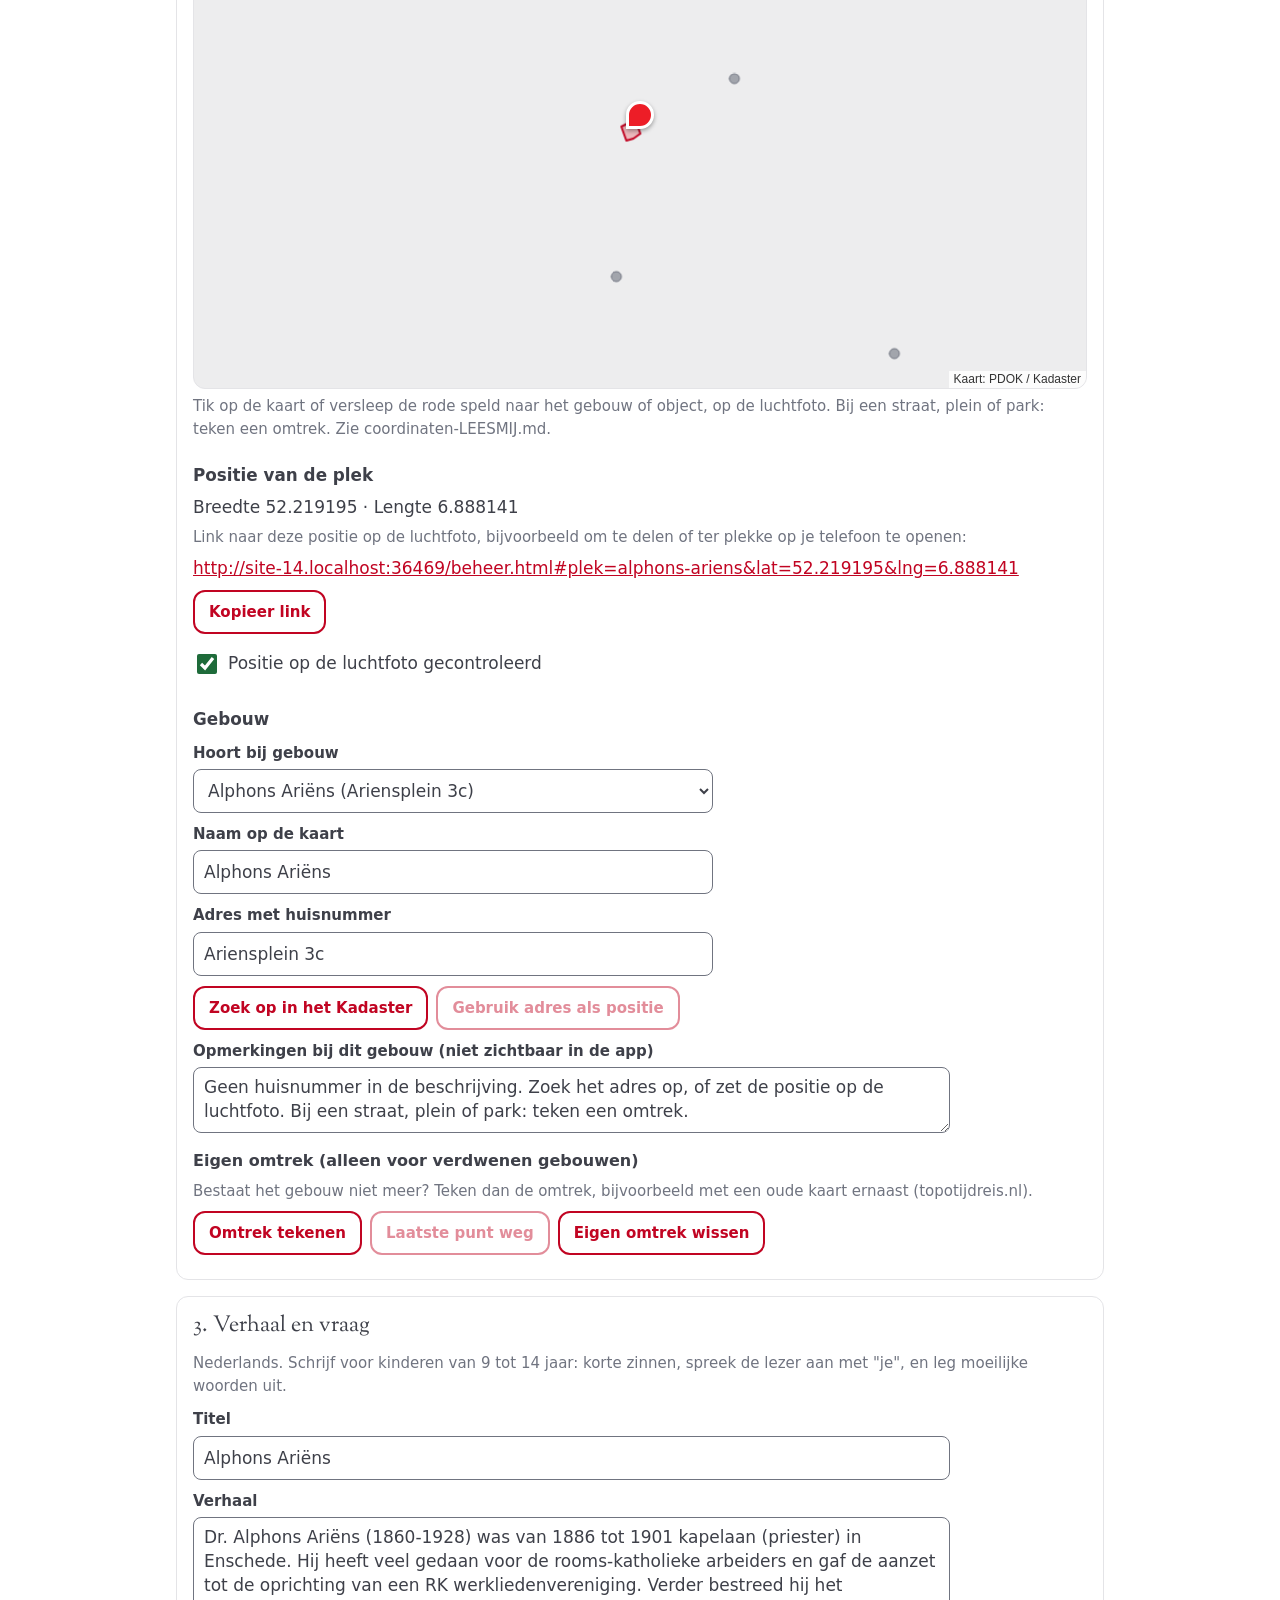
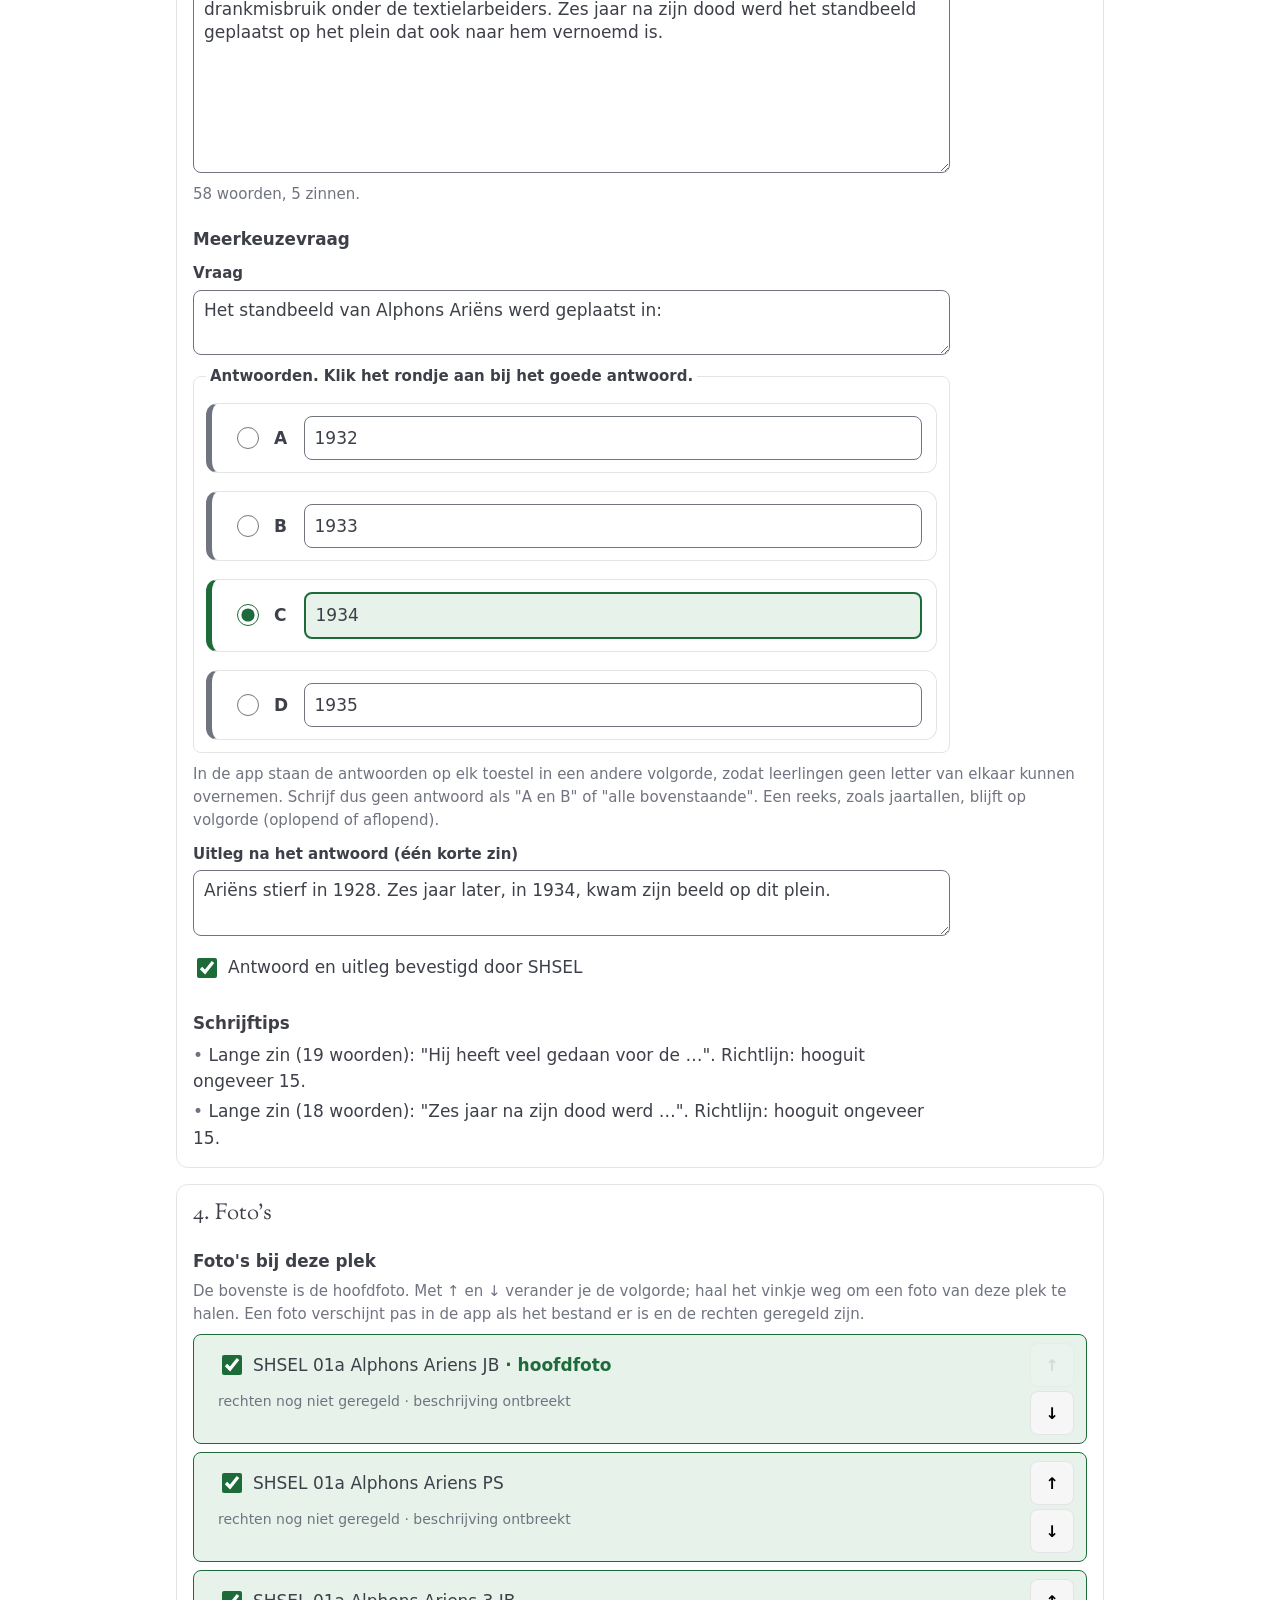
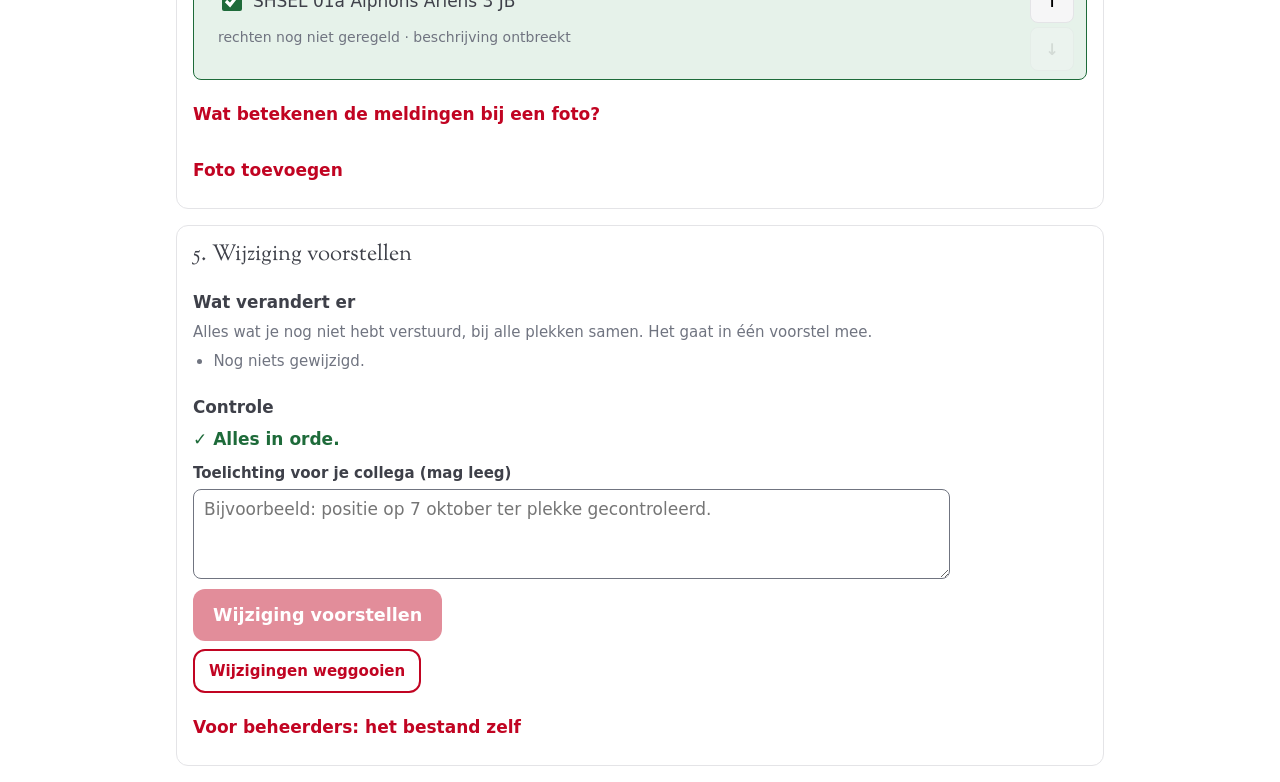
==== commit 4c547e7a: "Editor: duidelijk dat een voorstel wijzigingen bij alle plekken bevat Onder "Wat verandert er" staat" ====
--- a/beheer.html
+++ b/beheer.html
@@ -84,6 +84,7 @@
         <select id="plek"></select>
       </label>
       <p class="status" id="plek-status"></p>
+      <p class="hint" id="plek-andere" hidden></p>
       <label class="vink"><input type="checkbox" id="in-app"> Staat in de app</label>
       <p class="hint" id="in-app-hint"></p>
       <div class="knoppenrij" id="weg-blok" hidden>
@@ -233,6 +234,7 @@
       <h2 id="kop-versturen">5. Wijziging voorstellen</h2>
 
       <h3>Wat verandert er</h3>
+      <p class="hint">Alles wat je nog niet hebt verstuurd, bij alle plekken samen. Het gaat in één voorstel mee.</p>
       <ul class="wijzigingen" id="wijzigingen"></ul>
 
       <h3>Controle</h3>
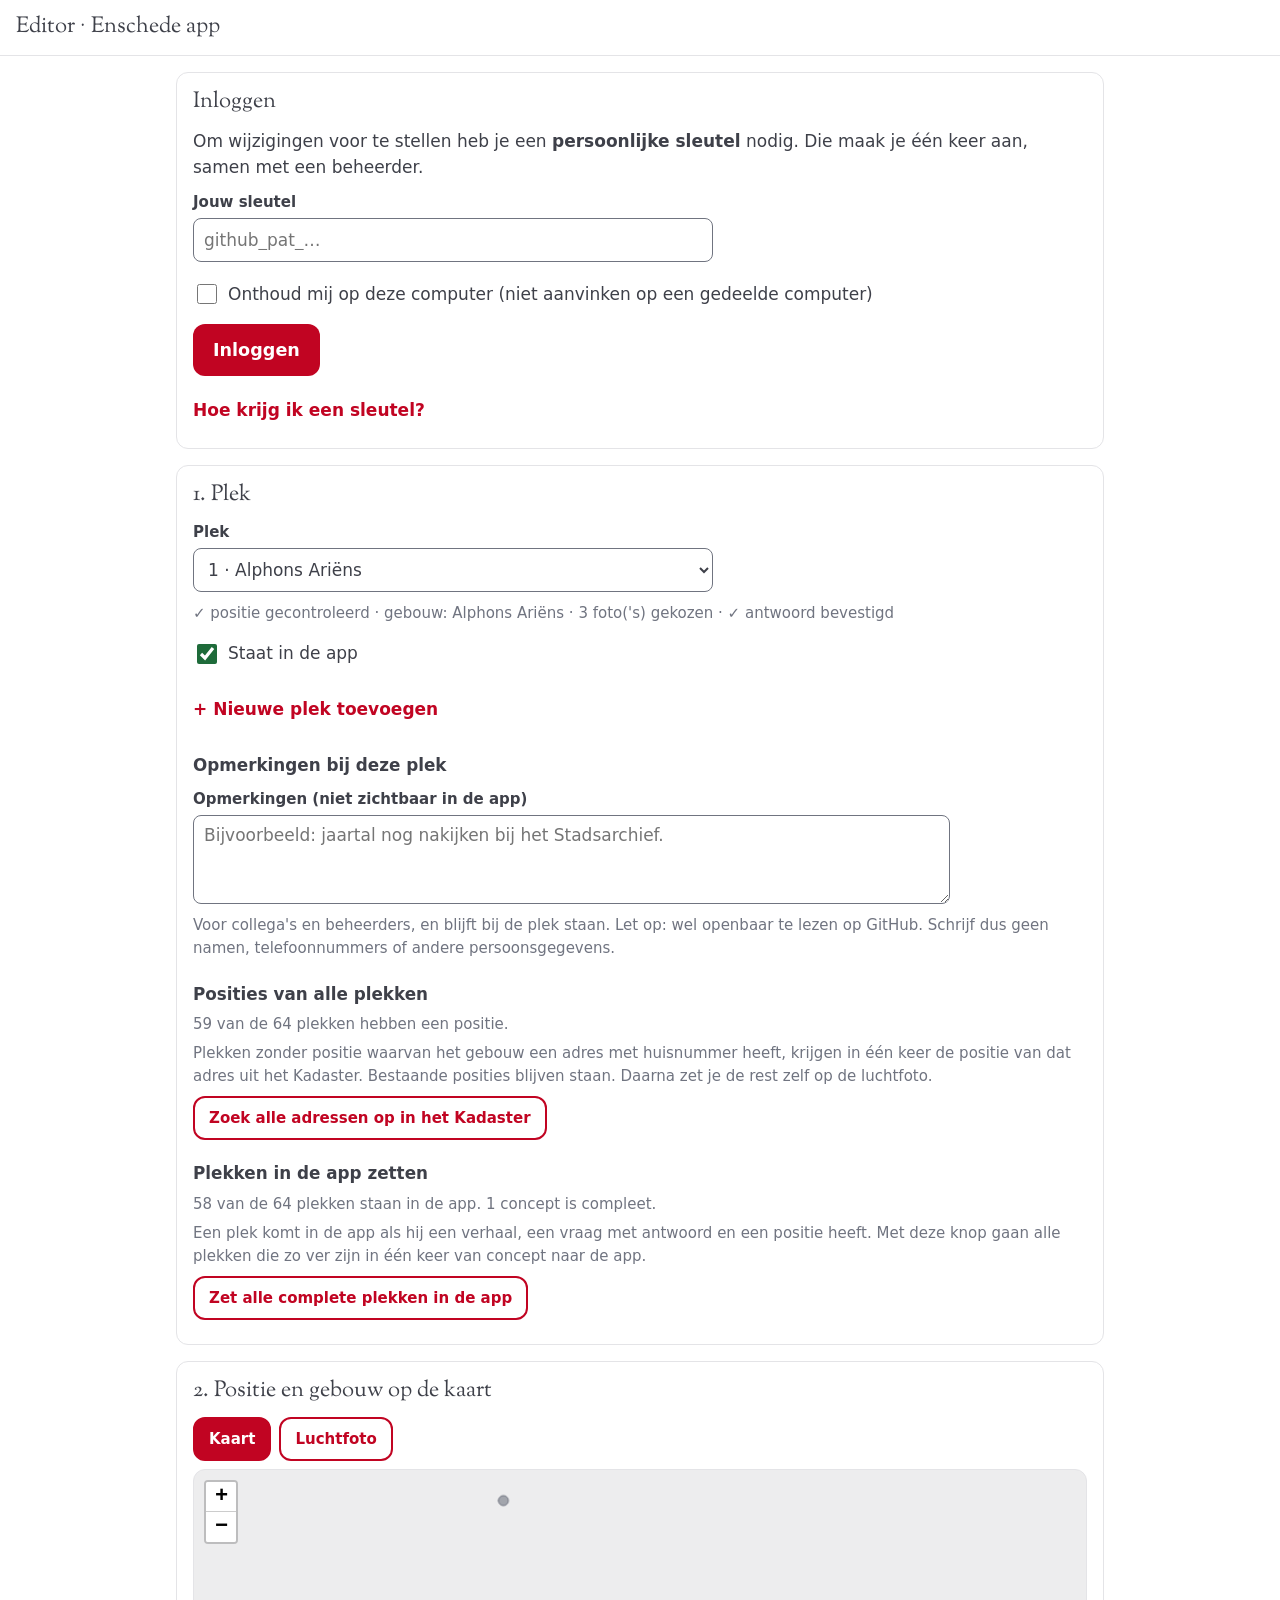
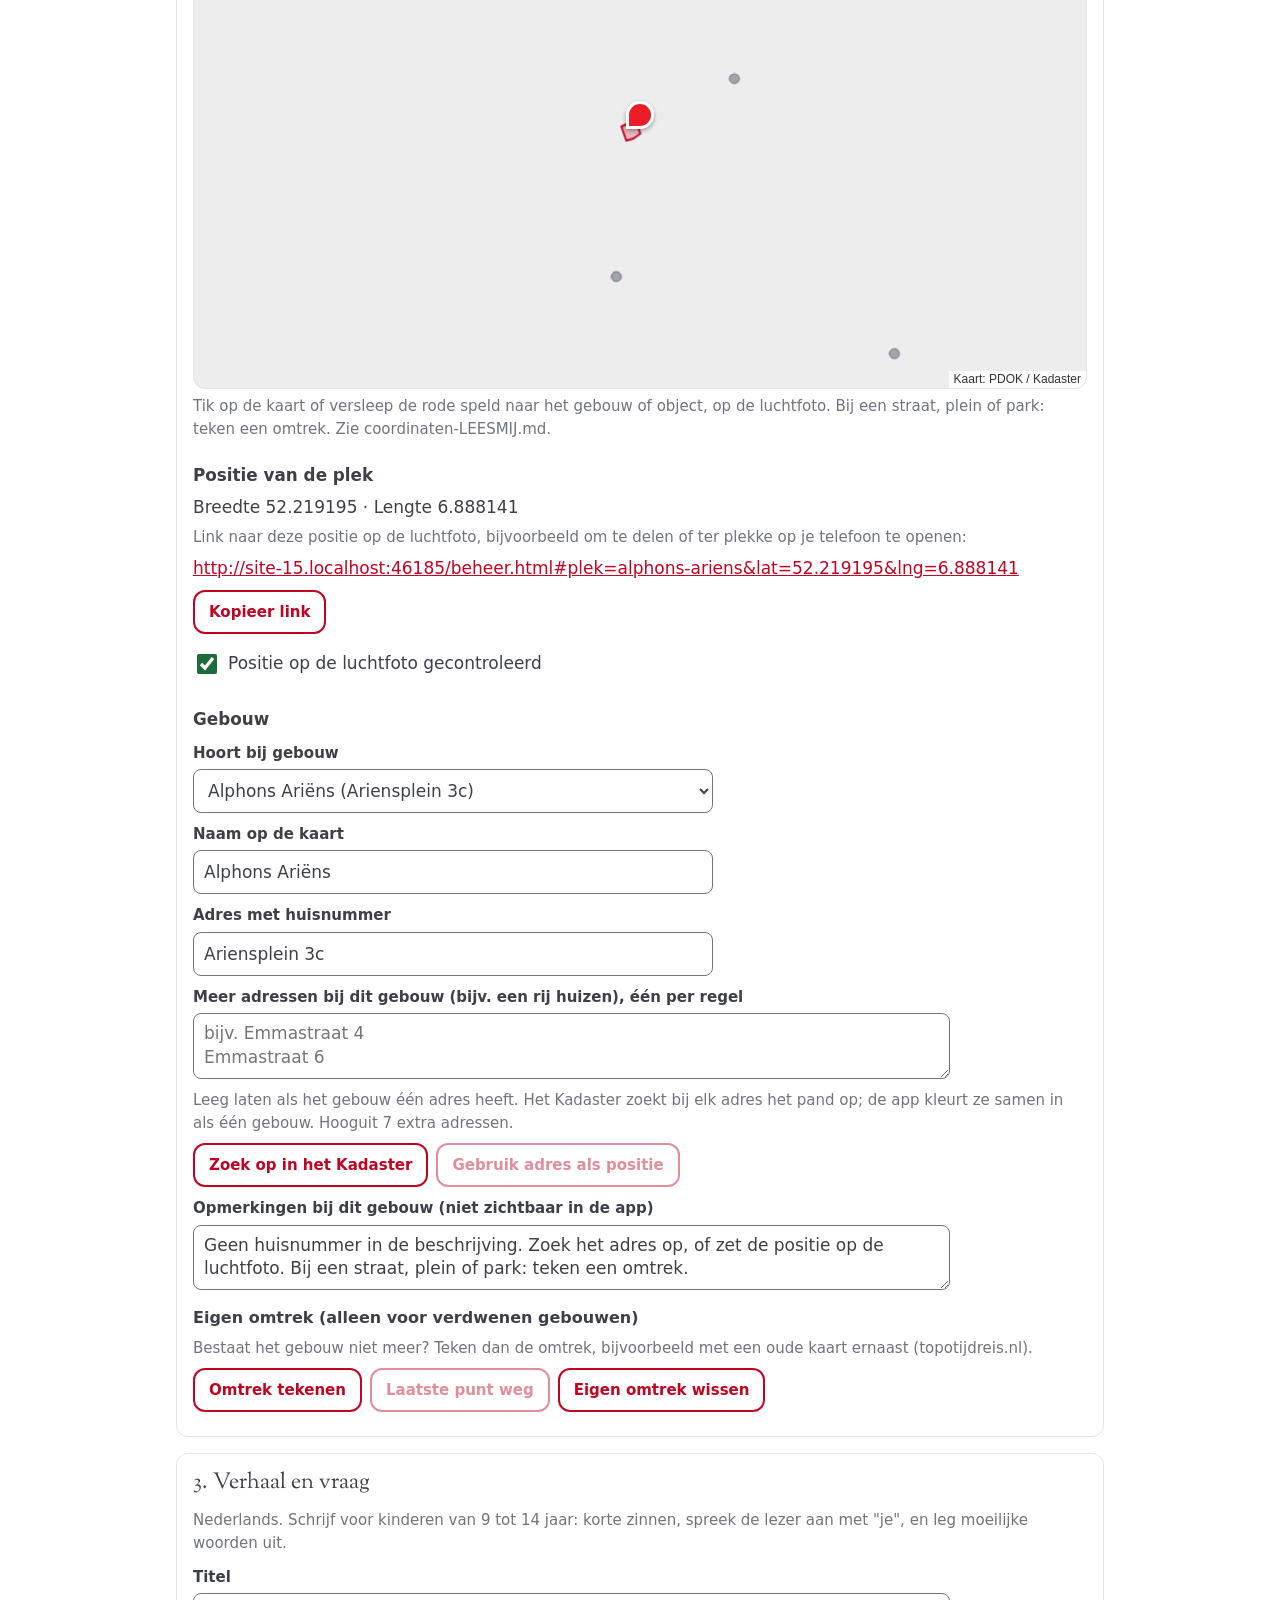
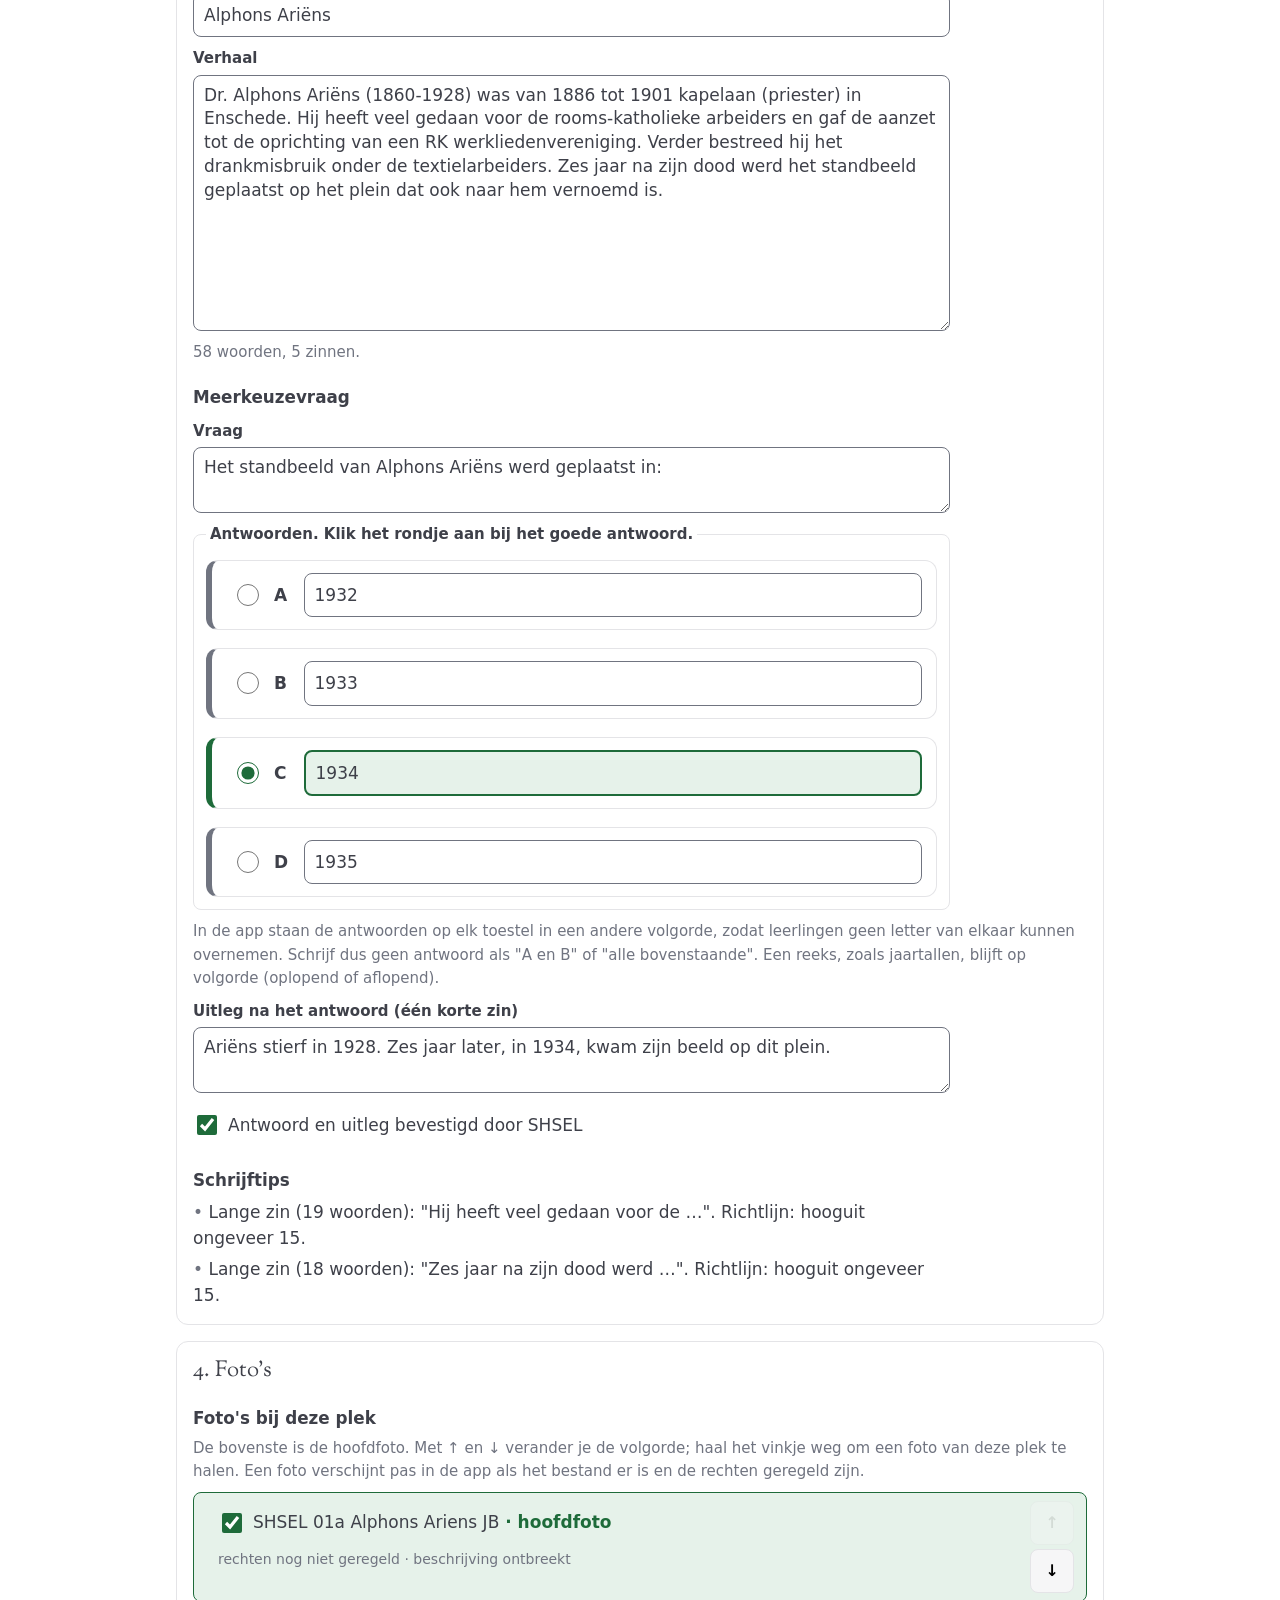
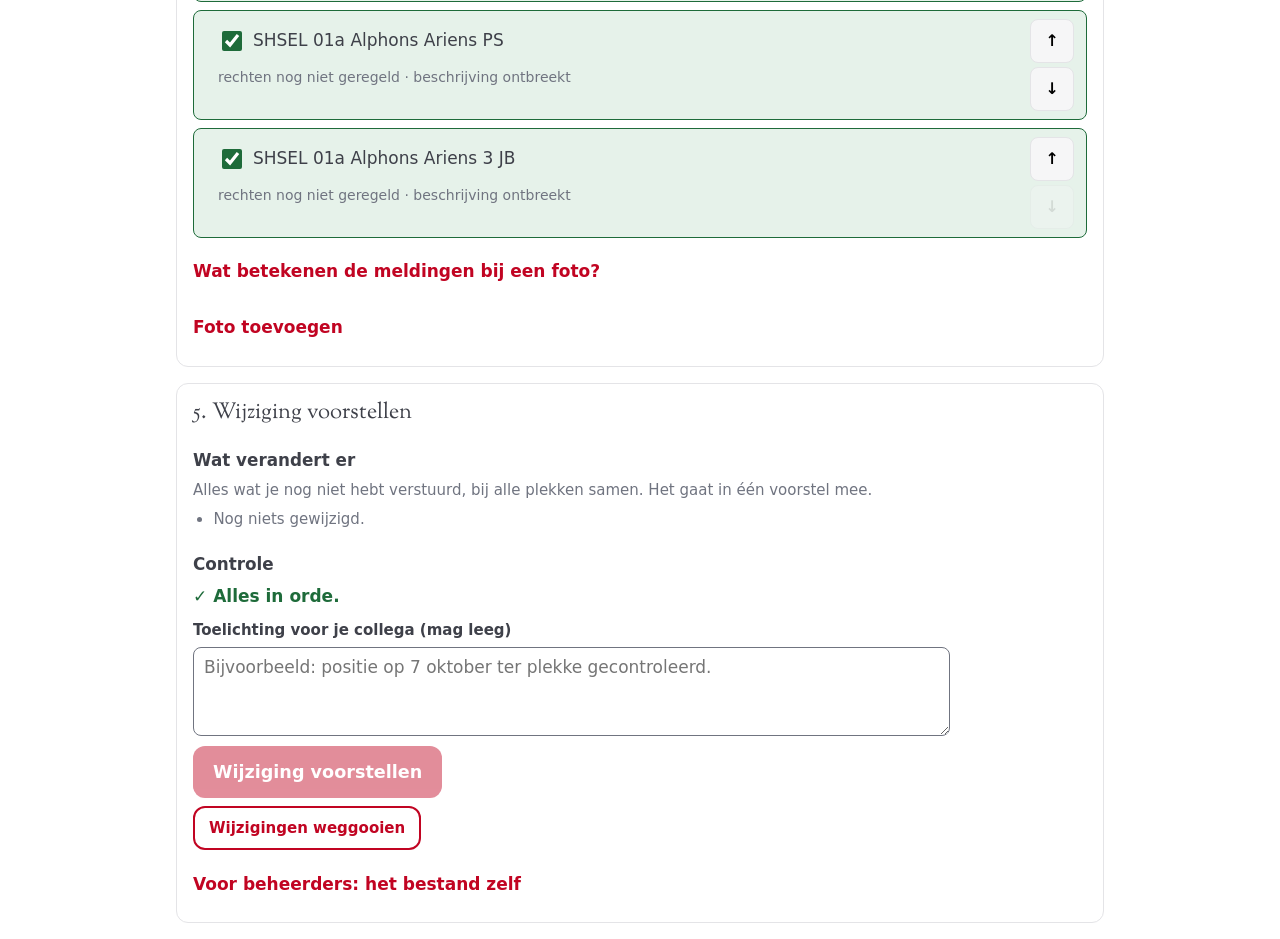
==== commit e8e663f0: "Editor en kaart: meer adressen bij één gebouw (rij huizen) Een gebouw kan nu naast 'adres' een lijst" ====
--- a/beheer.html
+++ b/beheer.html
@@ -157,6 +157,11 @@
       <div id="gebouw-velden">
         <label class="veld"><span>Naam op de kaart</span><input id="gebouw-naam" maxlength="80"></label>
         <label class="veld"><span>Adres met huisnummer</span><input id="gebouw-adres" maxlength="120" placeholder="bijv. Oude Markt 32"></label>
+        <label class="veld veld--breed">
+          <span>Meer adressen bij dit gebouw (bijv. een rij huizen), één per regel</span>
+          <textarea id="gebouw-extra-adressen" rows="2" maxlength="900" placeholder="bijv. Emmastraat 4&#10;Emmastraat 6" aria-describedby="extra-adressen-hint"></textarea>
+        </label>
+        <p class="hint" id="extra-adressen-hint">Leeg laten als het gebouw één adres heeft. Het Kadaster zoekt bij elk adres het pand op; de app kleurt ze samen in als één gebouw. Hooguit 7 extra adressen.</p>
         <div class="knoppenrij">
           <button type="button" class="knop-klein" id="zoek-adres">Zoek op in het Kadaster</button>
           <button type="button" class="knop-klein" id="adres-naar-positie" disabled>Gebruik adres als positie</button>
